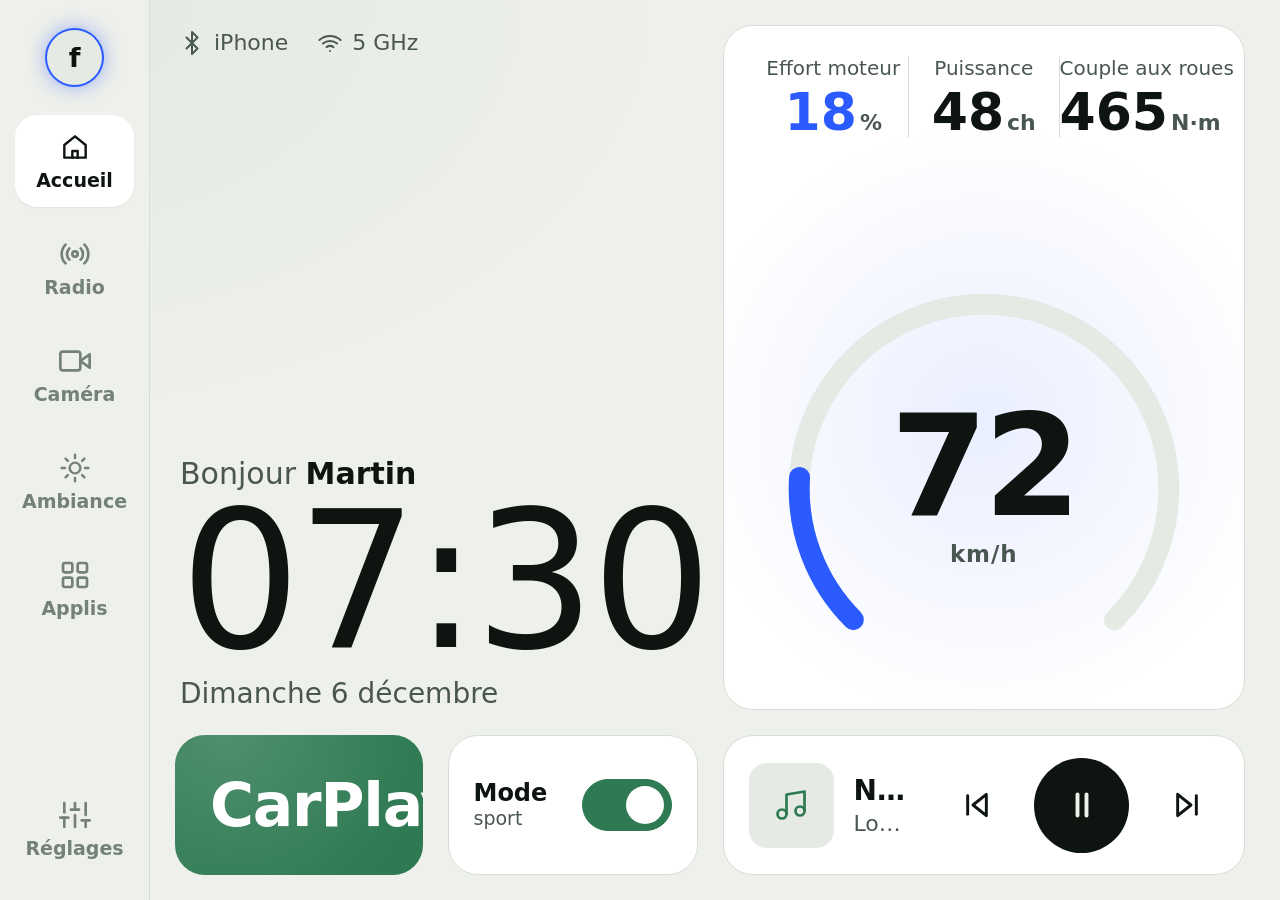
==== francleint/src/main/assets/www/home/index.html @ 96f6986f "Accueil v2 : infos (effort, puissance, couple) en haut, compteur centré" ====
<!doctype html>
<html lang="fr">
<head>
<meta charset="utf-8">
<meta name="viewport" content="width=device-width, initial-scale=1">
<title>francleint</title>
<style>
/* Base : maquette 1280×720, 1rem = 16 px à 720 px de haut */
@font-face { font-family: "Inst"; src: url("../fonts/InstrumentSans.ttf") format("truetype"); font-weight: 400 700; font-stretch: 75% 100%; }
:root {
  /* NUIT (défaut) — mêmes jetons que l'écran Ambiance */
  --bg: #040706; --surface: #0A0F0C; --surface-2: #111813; --line: #18211B;
  --ink: #C3CDC6; --ink-2: #7D8A82; --ink-3: #56625A; --accent: #2F6E4C; --accent-hi: #6FA787;
  --live: #3F8F63; --glow: rgba(63,143,99,.10);
  --ease: cubic-bezier(.22,1,.36,1);
}
body.jour {
  /* JOUR */
  --bg: #EEF0EB; --surface: #FFFFFF; --surface-2: #E6EAE5; --line: #D8DED7;
  --ink: #0E1511; --ink-2: #4A5750; --ink-3: #74817A; --accent: #2E7A52; --accent-hi: #2E7A52; --glow: rgba(46,122,82,.06);
}
* { box-sizing: border-box; margin: 0; padding: 0; -webkit-tap-highlight-color: transparent; }
html { font-size: calc(100vh / 45); }
html, body { height: 100%; overflow: hidden; }
body { background: var(--bg); color: var(--ink); font-family: "Inst", system-ui, sans-serif; user-select: none; transition: background 900ms var(--ease), color 900ms var(--ease); }
button { font: inherit; color: inherit; border: 0; background: none; cursor: pointer; transition: transform 180ms var(--ease); }
button:active { transform: scale(.97); }
svg { display: block; }

.page { position: absolute; top: 0; right: 0; bottom: 0; left: 0; padding: 1.5rem 1.75rem 1.75rem; display: none;
  background-image: radial-gradient(56rem 32rem at 12% 0%, var(--glow), transparent 70%); }
.page.on { display: grid; }

/* ACCUEIL — Hallmark · macrostructure: Cockpit (rail + horloge + CarPlay + conduite) · même système que l'écran Ambiance */
#home { padding: 0; display: none; background-image: none; }
#home.on { display: block; }
#home .rail { position: absolute; left: 0; top: 0; bottom: 0; width: 7.5rem; z-index: 5; background: var(--bg);
  transition: transform 420ms cubic-bezier(.22,1,.36,1), opacity 420ms cubic-bezier(.22,1,.36,1); }
#home .dash { position: absolute; top: 0; right: 0; bottom: 0; left: 0; padding-left: 8.75rem; transition: padding-left 420ms cubic-bezier(.22,1,.36,1); }
body.full #home .rail { transform: translateX(-100%); opacity: 0; pointer-events: none; }
body.full #home .dash { padding-left: 1.75rem; }
.rail { display: flex; flex-direction: column;  padding: 1.25rem .75rem; border-right: 1px solid var(--line); }
.mark { height: 3.25rem; display: flex; align-items: center; justify-content: center; margin-bottom: .5rem; }
.mark span { width: 2.75rem; height: 2.75rem; border-radius: 50%; display: flex; align-items: center; justify-content: center; font-weight: 700; font-size: 1.35rem; background: var(--surface-2); color: var(--ink);
  box-shadow: 0 0 0 2px var(--live), 0 0 1.25rem -.25rem var(--live); transition: box-shadow 700ms var(--ease); }
.tab { height: 4.6rem; border-radius: 1.1rem; display: flex; flex-direction: column; align-items: center; justify-content: center;  color: var(--ink-3); font-size: .95rem; font-weight: 600; }
.tab svg { width: 1.6rem; height: 1.6rem; stroke: currentColor; }
.tab.on { background: var(--surface-2); color: var(--ink); }
.tab:active { background: var(--surface-2); }
body.jour .tab.on { background: var(--surface); box-shadow: 0 1px 2px rgba(14,21,17,.06); }

/* Cockpit v2 · conducteur à gauche (heure, CarPlay, mode sport) · passager à droite (instruments, musique) */
.dash { min-width: 0; min-height: 0; padding: 1.25rem 1.75rem 1.25rem 1.25rem; display: grid; grid-template-columns: minmax(0,1fr) minmax(0,1fr); grid-template-rows: minmax(0,1fr) 7rem; grid-gap: 1.25rem; gap: 1.25rem;
  background-image: radial-gradient(48rem 30rem at 0% 0%, var(--glow), transparent 70%); }
.clockbox { display: flex; flex-direction: column; justify-content: space-between; min-width: 0; padding: .25rem .25rem 0; }
.status { display: flex; align-items: center;  font-size: 1.1rem; font-weight: 500; color: var(--ink-2); }
.status span { display: flex; align-items: center;  }
.status svg { width: 1.2rem; height: 1.2rem; stroke: var(--ink-2); }
.hello { font-size: 1.5rem; font-weight: 500; color: var(--ink-2); }
.hello b { color: var(--ink); font-weight: 600; }
.clock { margin-top: .25rem; font-size: 9.5rem; font-weight: 500; font-stretch: 75%; letter-spacing: -.02em; line-height: .9; font-variant-numeric: tabular-nums; }
.date { margin-top: .5rem; font-size: 1.4rem; font-weight: 500; color: var(--ink-2); }

/* Instruments (passager) : jauge d'effort en arc, vitesse au centre */
.gauge { position: relative; overflow: hidden; border-radius: 1.5rem; background: var(--surface); border: 1px solid var(--line); display: flex; flex-direction: column; align-items: center; justify-content: space-between; padding: 1.5rem 1.75rem 1.25rem; min-height: 0; }
.gauge::before { content: ""; position: absolute; left: 50%; top: 58%; width: 30rem; height: 30rem; margin: -15rem 0 0 -15rem; border-radius: 50%;
  background: radial-gradient(closest-side, var(--live), transparent 100%); opacity: var(--gop, .10); transition: opacity 500ms var(--ease), background 500ms var(--ease); pointer-events: none; }
.ring { position: relative; width: 21rem; height: 21rem; flex: none; margin-bottom: -.75rem; }
.ring svg { position: absolute; left: 0; top: 0; width: 100%; height: 100%; }
.ring .trk { fill: none; stroke: var(--surface-2); stroke-width: 10; stroke-linecap: round; }
.ring .val { fill: none; stroke: var(--live); stroke-width: 10; stroke-linecap: round; transition: stroke-dasharray 300ms var(--ease), stroke 500ms var(--ease); }
.ring .tick { stroke: var(--line); stroke-width: 2; }
.ring .mid { position: absolute; left: 0; right: 0; top: 50%; margin-top: -4.6rem; text-align: center; }
.ring .spd { display: block; font-size: 7rem; font-weight: 600; font-stretch: 75%; letter-spacing: -.03em; line-height: 1; font-variant-numeric: tabular-nums; }
.ring .unit { display: block; margin-top: .2rem; font-size: 1.15rem; font-weight: 600; color: var(--ink-2); letter-spacing: .04em; }
.stats { position: relative; width: 100%; display: flex; }
.stats div { flex: 1; min-width: 0; text-align: center; }
.stats div + div { border-left: 1px solid var(--line); }
.stats span { display: block; font-size: 1rem; font-weight: 500; color: var(--ink-2); white-space: nowrap; }
.stats b { display: block; margin-top: .3rem; font-size: 2.6rem; font-weight: 600; font-stretch: 75%; line-height: 1; font-variant-numeric: tabular-nums; white-space: nowrap; }
.stats b small { font-size: 1.1rem; font-weight: 600; color: var(--ink-2); margin-left: .15rem; }
.stats .eff b { color: var(--live); transition: color 500ms var(--ease); }

/* Bas gauche (conducteur) : CarPlay compact + mode sport */
.dock { display: flex; min-width: 0; }
.dock > * + * { margin-left: 1.25rem; }
.carplay { flex: 1; min-width: 0; position: relative; overflow: hidden; border-radius: 1.5rem; background: var(--accent); color: #fff; padding: 0 1rem 0 1.75rem; display: flex; align-items: center; justify-content: space-between; text-align: left; }
.carplay::before { content: ""; position: absolute; right: -10%; top: -160%; width: 22rem; height: 22rem; border-radius: 50%; background: radial-gradient(circle, rgba(255,255,255,.16), transparent 65%); pointer-events: none; }
.cp-title { position: relative; font-size: 3rem; font-weight: 600; font-stretch: 85%; letter-spacing: -.02em; line-height: 1; }
.arrow { position: relative; width: 4.5rem; height: 4.5rem; border-radius: 50%; background: #fff; display: flex; align-items: center; justify-content: center; flex: none; }
.arrow svg { width: 1.8rem; height: 1.8rem; stroke: var(--accent); }
.sport { flex: none; width: 12.5rem; border-radius: 1.5rem; background: var(--surface); border: 1px solid var(--line); padding: 0 1.25rem; display: flex; align-items: center; justify-content: space-between; text-align: left; }
.sport b { font-size: 1.2rem; font-weight: 600; line-height: 1.15; }
.sport b small { display: block; font-size: .95rem; font-weight: 500; color: var(--ink-2); }
.sw2 { flex: none; width: 4.5rem; height: 2.6rem; border-radius: 999px; background: var(--surface-2); border: 1px solid var(--line); position: relative; transition: background 240ms var(--ease); }
.sw2::after { content: ""; position: absolute; top: .3rem; left: .3rem; width: 1.9rem; height: 1.9rem; border-radius: 50%; background: var(--ink-2); transition: transform 240ms var(--ease), background 240ms var(--ease); }
.sport.on .sw2 { background: var(--accent); border-color: var(--accent); }
.sport.on .sw2::after { transform: translateX(1.85rem); background: #fff; }

/* Musique (passager) */
.now { border-radius: 1.5rem; background: var(--surface); border: 1px solid var(--line); padding: 0 1rem 0 1.25rem; display: flex; align-items: center;  min-width: 0; }
.art { width: 4.25rem; height: 4.25rem; border-radius: .9rem; background: var(--surface-2); display: flex; align-items: center; justify-content: center; flex: none; }
.art svg { width: 1.8rem; height: 1.8rem; stroke: var(--accent-hi); }
.track { flex: 1; min-width: 0; }
.track b { display: block; font-size: 1.4rem; font-weight: 600; white-space: nowrap; overflow: hidden; text-overflow: ellipsis; }
.track span { display: block; margin-top: .2rem; font-size: 1.1rem; font-weight: 500; color: var(--ink-2); white-space: nowrap; overflow: hidden; text-overflow: ellipsis; }
.ctl { width: 3.75rem; height: 3.75rem; border-radius: 50%; display: flex; align-items: center; justify-content: center; flex: none; }
.ctl svg { width: 1.6rem; height: 1.6rem; stroke: var(--ink); }
.play { width: 4.75rem; height: 4.75rem; background: var(--ink); }
.play svg { stroke: var(--bg); width: 1.8rem; height: 1.8rem; }

/* PAGES INTERNES */
.sub { grid-template-rows: 2.75rem minmax(0,1fr); grid-gap: 1.25rem; gap: 1.25rem; }
.sub header { display: flex; align-items: center; justify-content: space-between; }
.sub header button { height: 2.75rem; padding: 0 1.1rem; border-radius: 999px; border: 1px solid var(--line); font-size: 1.15rem; font-weight: 600; color: var(--ink-2); }
.sub h1 { font-size: 1.75rem; font-weight: 600; }
.grid { overflow-y: auto; display: grid; grid-template-columns: repeat(6, minmax(0,1fr)); grid-gap: 1rem; gap: 1rem; align-content: start; }
.app { height: 9rem; border-radius: 1.25rem; background: var(--surface); border: 1px solid var(--line); display: flex; flex-direction: column; align-items: center; justify-content: center;  padding: 0 .5rem; }
.app img { width: 3.5rem; height: 3.5rem; border-radius: .875rem; }
.app span { font-size: 1.05rem; font-weight: 600; text-align: center; white-space: nowrap; overflow: hidden; text-overflow: ellipsis; max-width: 100%; }
.list { overflow-y: auto; display: grid; grid-template-columns: repeat(2, minmax(0,1fr)); grid-gap: 1rem; gap: 1rem; align-content: start; }
.item { min-height: 5.5rem; border-radius: 1.25rem; background: var(--surface); border: 1px solid var(--line); padding: 0 1.5rem; display: flex; align-items: center; justify-content: space-between;  text-align: left; }
.item b { display: block; font-size: 1.3rem; font-weight: 600; }
.item span { display: block; margin-top: .2rem; font-size: 1.05rem; color: var(--ink-2); }
.item svg { width: 1.5rem; height: 1.5rem; stroke: var(--ink-2); flex: none; }
.pill { height: 2.6rem; padding: 0 1.1rem; border-radius: 999px; background: var(--accent); color: #fff; font-size: 1.05rem; font-weight: 600; display: inline-flex; align-items: center; flex: none; }
.toggle { width: 3.5rem; height: 2rem; border-radius: 999px; background: var(--surface-2); position: relative; flex: none; transition: background 200ms var(--ease); }
.toggle i { position: absolute; top: .25rem; left: .25rem; width: 1.5rem; height: 1.5rem; border-radius: 50%; background: var(--ink-2); transition: transform 200ms var(--ease), background 200ms var(--ease); }
.toggle.on { background: var(--accent); }
.toggle.on i { transform: translateX(1.5rem); background: #fff; }
@media (prefers-reduced-motion: reduce) { * { transition-duration: 1ms !important; } }

/* ───── Bienvenue v3 : « Bonsoir Martin » qui se révèle comme une mise au point (flou → net, interlettrage qui se resserre),
   un reflet de lumière passe sur le prénom, une lueur douce monte du bas. 3,4 s. ───── */
#welcomeFx { position: fixed; top: 0; right: 0; bottom: 0; left: 0; z-index: 100; background: #030504; display: none; align-items: center; justify-content: center; overflow: hidden; }
#welcomeFx.on { display: flex; animation: hl-out 600ms cubic-bezier(.65,0,.35,1) 2850ms forwards; }
#welcomeFx .hl-glow { position: absolute; left: 50%; bottom: -38rem; width: 80rem; height: 56rem; margin-left: -40rem; border-radius: 50%;
  background: radial-gradient(closest-side, rgba(79,191,133,.42), rgba(79,191,133,.10) 55%, transparent 100%); opacity: 0; transform: translateY(6rem) scale(.85); }
#welcomeFx.on .hl-glow { animation: hl-glow 2600ms cubic-bezier(.22,1,.36,1) 80ms forwards; }
#welcomeFx .hl-stage { position: relative; }
#welcomeFx .hl-word { font-size: 8.5rem; font-weight: 600; font-stretch: 75%; line-height: 1; white-space: nowrap; color: #EDF2EE;
  letter-spacing: .14em; opacity: 0; filter: blur(16px); transform: translateY(.8rem); }
#welcomeFx.on .hl-word { animation: hl-focus 1400ms cubic-bezier(.16,1,.3,1) 220ms forwards; }
#welcomeFx .hl-word .g { color: #87958D; font-weight: 500; }
#welcomeFx .hl-word .n { background: linear-gradient(100deg, #EDF2EE 0%, #EDF2EE 40%, #FFFFFF 48%, #BFF0D4 50%, #FFFFFF 52%, #EDF2EE 60%, #EDF2EE 100%);
  background-size: 300% 100%; background-position: 100% 0; -webkit-background-clip: text; background-clip: text; color: transparent; }
#welcomeFx.on .hl-word .n { animation: hl-sheen 1300ms cubic-bezier(.65,0,.35,1) 1250ms forwards; }
#welcomeFx .hl-brand { position: absolute; left: 0; right: 0; bottom: 2.5rem; text-align: center; font-size: 1.1rem; font-weight: 600; letter-spacing: .04em; color: #4F5B53; opacity: 0; }
#welcomeFx.on .hl-brand { animation: hl-fade 900ms ease-out 1400ms forwards; }
@keyframes hl-focus { to { opacity: 1; filter: blur(0); letter-spacing: -.02em; transform: translateY(0); } }
@keyframes hl-sheen { to { background-position: 0% 0; } }
@keyframes hl-glow { 45% { opacity: 1; } to { opacity: .75; transform: translateY(0) scale(1); } }
@keyframes hl-fade { to { opacity: 1; } }
@keyframes hl-out { to { opacity: 0; visibility: hidden; } }
@media (prefers-reduced-motion: reduce) {
  #welcomeFx.on .hl-word, #welcomeFx.on .hl-word .n, #welcomeFx.on .hl-glow, #welcomeFx.on .hl-brand { animation-duration: 1ms; animation-delay: 0ms; }
}

.item .pill { margin-top: 0; color: #fff; font-size: 1.05rem; }
.item .pstate { flex: none; margin-top: 0; height: 2.6rem; padding: 0 1.1rem; border-radius: 999px; font-size: 1.05rem; font-weight: 600; display: flex; align-items: center; background: var(--accent); color: #fff; }
.item .pstate.ok { background: none; color: var(--accent-hi); padding: 0 .25rem; }

/* Pas de cadre orange au toucher / au focus */
*:focus { outline: none !important; }
button:focus { outline: none !important; }

/* Compat WebView Android 9 : remplace le « gap » des flex (non supporté) */
.rail > * + * { margin-top: .75rem; }
.rail > :only-child { margin-bottom: .75rem; }
.tab > * + * { margin-top: .3rem; }
.tab > :only-child { margin-bottom: .3rem; }
.status > * + * { margin-left: 1.5rem; }
.status > :only-child { margin-right: 1.5rem; }
.status span > * + * { margin-left: .5rem; }
.status span > :only-child { margin-right: .5rem; }
.info span > * + * { margin-left: .45rem; }
.info span > :only-child { margin-right: .45rem; }
.info b > * + * { margin-left: .6rem; }
.info b > :only-child { margin-right: 0; }
.info b small { margin-left: .5rem; }
.now > * + * { margin-left: 1rem; }
.now > :only-child { margin-right: 1rem; }
.app > * + * { margin-top: .75rem; }
.app > :only-child { margin-bottom: .75rem; }
.item > * + * { margin-left: 1rem; }
.item > :only-child { margin-right: 1rem; }
</style>
</head>
<body>

<svg width="0" height="0" style="position:absolute" aria-hidden="true">
  <symbol id="i-bt" viewBox="0 0 24 24" fill="none" stroke-width="2" stroke-linecap="round" stroke-linejoin="round"><polyline points="6.5 6.5 17.5 17.5 12 23 12 1 17.5 6.5 6.5 17.5"/></symbol>
  <symbol id="i-wifi" viewBox="0 0 24 24" fill="none" stroke-width="2" stroke-linecap="round" stroke-linejoin="round"><path d="M5 12.55a11 11 0 0 1 14.08 0"/><path d="M1.42 9a16 16 0 0 1 21.16 0"/><path d="M8.53 16.11a6 6 0 0 1 6.95 0"/><line x1="12" y1="20" x2="12.01" y2="20"/></symbol>
  <symbol id="i-note" viewBox="0 0 24 24" fill="none" stroke-width="1.8" stroke-linecap="round" stroke-linejoin="round"><path d="M9 18V5l12-2v13"/><circle cx="6" cy="18" r="3"/><circle cx="18" cy="16" r="3"/></symbol>
  <symbol id="i-prev" viewBox="0 0 24 24" fill="none" stroke-width="2.2" stroke-linecap="round" stroke-linejoin="round"><polygon points="19 20 9 12 19 4 19 20"/><line x1="5" y1="19" x2="5" y2="5"/></symbol>
  <symbol id="i-next" viewBox="0 0 24 24" fill="none" stroke-width="2.2" stroke-linecap="round" stroke-linejoin="round"><polygon points="5 4 15 12 5 20 5 4"/><line x1="19" y1="5" x2="19" y2="19"/></symbol>
  <symbol id="i-pause" viewBox="0 0 24 24" fill="none" stroke-width="2.6" stroke-linecap="round" stroke-linejoin="round"><line x1="9" y1="5" x2="9" y2="19"/><line x1="15" y1="5" x2="15" y2="19"/></symbol>
  <symbol id="i-playtri" viewBox="0 0 24 24" fill="none" stroke-width="2.4" stroke-linecap="round" stroke-linejoin="round"><polygon points="8 4 20 12 8 20 8 4"/></symbol>
  <symbol id="i-screen" viewBox="0 0 24 24" fill="none" stroke-width="1.8" stroke-linecap="round" stroke-linejoin="round"><rect x="2" y="4" width="20" height="14" rx="3"/><line x1="8" y1="21" x2="16" y2="21"/><line x1="12" y1="18" x2="12" y2="21"/></symbol>
  <symbol id="i-arrow" viewBox="0 0 24 24" fill="none" stroke-width="2.4" stroke-linecap="round" stroke-linejoin="round"><line x1="5" y1="12" x2="19" y2="12"/><polyline points="12 5 19 12 12 19"/></symbol>
  <symbol id="i-radio" viewBox="0 0 24 24" fill="none" stroke-width="2" stroke-linecap="round" stroke-linejoin="round"><circle cx="12" cy="12" r="2"/><path d="M16.24 7.76a6 6 0 0 1 0 8.49"/><path d="M7.76 16.24a6 6 0 0 1 0-8.49"/><path d="M19.07 4.93a10 10 0 0 1 0 14.14"/><path d="M4.93 19.07a10 10 0 0 1 0-14.14"/></symbol>
  <symbol id="i-cam" viewBox="0 0 24 24" fill="none" stroke-width="2" stroke-linecap="round" stroke-linejoin="round"><path d="M23 7l-7 5 7 5V7z"/><rect x="1" y="5" width="15" height="14" rx="2"/></symbol>
  <symbol id="i-apps" viewBox="0 0 24 24" fill="none" stroke-width="2" stroke-linecap="round" stroke-linejoin="round"><rect x="3" y="3" width="7" height="7" rx="1.5"/><rect x="14" y="3" width="7" height="7" rx="1.5"/><rect x="3" y="14" width="7" height="7" rx="1.5"/><rect x="14" y="14" width="7" height="7" rx="1.5"/></symbol>
  <symbol id="i-gear" viewBox="0 0 24 24" fill="none" stroke-width="2" stroke-linecap="round" stroke-linejoin="round"><line x1="4" y1="21" x2="4" y2="14"/><line x1="4" y1="10" x2="4" y2="3"/><line x1="12" y1="21" x2="12" y2="12"/><line x1="12" y1="8" x2="12" y2="3"/><line x1="20" y1="21" x2="20" y2="16"/><line x1="20" y1="12" x2="20" y2="3"/><line x1="1" y1="14" x2="7" y2="14"/><line x1="9" y1="8" x2="15" y2="8"/><line x1="17" y1="16" x2="23" y2="16"/></symbol>
  <symbol id="i-chev" viewBox="0 0 24 24" fill="none" stroke-width="2" stroke-linecap="round" stroke-linejoin="round"><polyline points="9 18 15 12 9 6"/></symbol>
</svg>

<!-- ACCUEIL -->
<section class="page on" id="home">
  <nav class="rail" aria-label="Raccourcis">
    <div class="mark"><span>f</span></div>
    <button class="tab on" data-page="home"><svg viewBox="0 0 24 24" fill="none" stroke-width="1.8" stroke-linecap="round" stroke-linejoin="round"><path d="M4 10.5 12 4l8 6.5V20H4z"/><path d="M10 20v-5h4v5"/></svg>Accueil</button>
    <button class="tab" data-open="radio"><svg><use href="#i-radio"/></svg>Radio</button>
    <button class="tab" data-open="camera"><svg><use href="#i-cam"/></svg>Caméra</button>
    <button class="tab" data-open="ambiance"><svg viewBox="0 0 24 24" fill="none" stroke-width="1.8" stroke-linecap="round"><circle cx="12" cy="12" r="4"/><path d="M12 2v2.5M12 19.5V22M2 12h2.5M19.5 12H22M4.9 4.9l1.8 1.8M17.3 17.3l1.8 1.8M4.9 19.1l1.8-1.8M17.3 6.7l1.8-1.8"/></svg>Ambiance</button>
    <button class="tab" data-page="apps"><svg><use href="#i-apps"/></svg>Applis</button>
    <div style="flex:1"></div>
    <button class="tab" data-page="settings"><svg><use href="#i-gear"/></svg>Réglages</button>
  </nav>
  <div class="dash">
    <div class="clockbox">
      <div class="status">
        <span id="stPhone"><svg><use href="#i-bt"/></svg><em id="stPhoneTxt" style="font-style:normal">iPhone</em></span>
        <span id="stWifi"><svg><use href="#i-wifi"/></svg><em id="stWifiTxt" style="font-style:normal">—</em></span>
      </div>
      <div>
        <p class="hello" id="hello">Bonjour <b>Martin</b></p>
        <p class="clock" id="clock">--:--</p>
        <p class="date" id="date"></p>
      </div>
    </div>
    <section class="gauge" aria-label="Ta conduite">
      <div class="stats">
        <div class="eff"><span>Effort moteur</span><b id="dEff">—</b></div>
        <div><span>Puissance</span><b id="dHp">—</b></div>
        <div><span>Couple aux roues</span><b id="dNm">—</b></div>
      </div>
      <div class="ring">
        <svg viewBox="0 0 200 200" aria-hidden="true">
          <circle class="trk" cx="100" cy="100" r="88" stroke-dasharray="414.7 552.9" transform="rotate(135 100 100)"/>
          <circle class="val" id="dArc" cx="100" cy="100" r="88" stroke-dasharray="0 552.9" transform="rotate(135 100 100)"/>
        </svg>
        <div class="mid"><b class="spd" id="dSpeed">—</b><span class="unit">km/h</span></div>
      </div>
    </section>
    <div class="dock">
      <button class="carplay" data-open="carplay"><span class="cp-title">CarPlay</span><span class="arrow"><svg><use href="#i-arrow"/></svg></span></button>
      <button class="sport" id="sportSw" aria-label="Mode sport"><b>Mode<small>sport</small></b><span class="sw2"></span></button>
    </div>
    <section class="now" aria-label="Lecture en cours">
      <div class="art"><svg><use href="#i-note"/></svg></div>
      <div class="track"><b id="title">Rien en lecture</b><span id="artist">Lance CarPlay pour écouter</span></div>
      <button class="ctl" data-media="prev" aria-label="Morceau précédent"><svg><use href="#i-prev"/></svg></button>
      <button class="ctl play" data-media="play" aria-label="Lecture ou pause"><svg><use id="playIcon" href="#i-playtri"/></svg></button>
      <button class="ctl" data-media="next" aria-label="Morceau suivant"><svg><use href="#i-next"/></svg></button>
    </section>
  </div>
</section>

<!-- APPLIS -->
<section class="page sub" id="apps">
  <header><h1>Applis</h1><button data-page="home">Retour</button></header>
  <div class="grid" id="appGrid"></div>
</section>

<!-- AUTORISATIONS -->
<section class="page sub" id="perms">
  <header><h1>Autorisations</h1><button data-page="settings">Retour</button></header>
  <div class="list">
    <button class="item" data-open="p_install"><span><b>Installer les mises à jour</b><span>Autoriser francleint à installer ses nouvelles versions</span></span><span class="pstate" id="ps_p_install">…</span></button>
    <button class="item" data-open="media"><span><b>Afficher la musique</b><span>Lire le titre et l'artiste en cours</span></span><span class="pstate" id="ps_media">…</span></button>
    <button class="item" data-open="p_write"><span><b>Luminosité de l'écran</b><span>Régler la luminosité jour / nuit</span></span><span class="pstate" id="ps_p_write">…</span></button>
    <button class="item" data-open="p_overlay"><span><b>Filtre de nuit</b><span>Assombrir l'écran par-dessus les autres applis</span></span><span class="pstate" id="ps_p_overlay">…</span></button>
    <button class="item" data-open="p_location"><span><b>Position GPS</b><span>Vitesse et effort moteur</span></span><span class="pstate" id="ps_p_location">…</span></button>
    <button class="item" data-open="p_battery"><span><b>Toujours actif</b><span>Ne jamais être endormi par Android</span></span><span class="pstate" id="ps_p_battery">…</span></button>
    <button class="item" data-open="home"><span><b>Écran d'accueil</b><span>francleint comme écran principal</span></span><span class="pstate" id="ps_home">…</span></button>
  </div>
</section>

<!-- RÉGLAGES -->
<section class="page sub" id="settings">
  <header><h1>Réglages</h1><button data-page="home">Retour</button></header>
  <div class="list">
    <button class="item" data-page="perms"><span><b>Autorisations</b><span id="permsTxt">Tout activer au même endroit</span></span><svg><use href="#i-chev"/></svg></button>
    <button class="item" data-open="ambiance"><span><b>Ambiance</b><span>LED et luminosité de l'écran</span></span><svg><use href="#i-chev"/></svg></button>
    <button class="item" data-open="diag"><span><b>Check-up de l'écran</b><span>Diagnostic et rapport</span></span><svg><use href="#i-chev"/></svg></button>
    <button class="item" id="autoCp"><span><b>CarPlay au démarrage</b><span>S'ouvre tout seul quand tu démarres</span></span><span class="toggle" id="autoCpT"><i></i></span></button>
    <button class="item" data-open="media"><span><b>Afficher le morceau</b><span id="mediaTxt">Autoriser francleint à lire le titre</span></span><svg><use href="#i-chev"/></svg></button>
    <button class="item" data-open="lock"><span><b>Verrouillage de l'écran</b><span>Enlever ou changer le mot de passe</span></span><svg><use href="#i-chev"/></svg></button>
    <button class="item" data-open="wifi"><span><b>Wi-Fi</b><span>Choisis un réseau en 5 GHz pour CarPlay</span></span><svg><use href="#i-chev"/></svg></button>
    <button class="item" data-open="bluetooth"><span><b>Bluetooth</b><span>Appareils connectés</span></span><svg><use href="#i-chev"/></svg></button>
    <button class="item" data-open="home"><span><b>Écran d'accueil par défaut</b><span>Choisir francleint ou l'ancien</span></span><svg><use href="#i-chev"/></svg></button>
    <button class="item" data-open="stock"><span><b>Ancien écran d'origine</b><span>Radio, réglages voiture du fabricant</span></span><svg><use href="#i-chev"/></svg></button>
    <button class="item" id="upd"><span><b>Mises à jour</b><span id="updTxt">Vérifier</span></span><span class="pill" id="updBtn">Vérifier</span></button>
    <button class="item" data-open="android"><span><b>Réglages Android</b><span>Tous les paramètres</span></span><svg><use href="#i-chev"/></svg></button>
  </div>
</section>

<script>
(function () {
  var NATIVE = typeof window.Home !== 'undefined';
  var $ = function (id) { return document.getElementById(id); };
  var JOURS = ['Dimanche', 'Lundi', 'Mardi', 'Mercredi', 'Jeudi', 'Vendredi', 'Samedi'];
  var MOIS = ['janvier', 'février', 'mars', 'avril', 'mai', 'juin', 'juillet', 'août', 'septembre', 'octobre', 'novembre', 'décembre'];
  var current = 'home';

  function show(id) {
    current = id;
    if (id !== 'home') document.body.classList.remove('full'); else wake();
    [].forEach.call(document.querySelectorAll('.page'), function (p) { p.classList.toggle('on', p.id === id); });
    if (id === 'apps') loadApps();
    if (id === 'perms' || id === 'settings') refreshPerms();
  }
  var PERM_KEYS = ['p_install', 'media', 'p_write', 'p_overlay', 'p_location', 'p_battery', 'home'];
  function refreshPerms() {
    var p = {}; try { p = NATIVE ? JSON.parse(Home.perms()) : { p_install: true, media: true, p_write: false }; } catch (e) { }
    var n = 0;
    PERM_KEYS.forEach(function (k) {
      var el = $('ps_' + k), ok = !!p[k]; if (ok) n++;
      if (el) { el.textContent = ok ? 'Activé ✓' : 'Activer'; el.className = 'pstate' + (ok ? ' ok' : ''); }
    });
    $('permsTxt').textContent = n === PERM_KEYS.length ? 'Tout est activé ✓' : (PERM_KEYS.length - n) + ' à activer';
  }
  window.onBack = function () { if (current !== 'home') show('home'); };
  window.onHome = function () { if (current === 'perms' || current === 'settings') refreshPerms(); else show('home'); tick(); };

  function pad(n) { return n < 10 ? '0' + n : '' + n; }
  function tick() {
    var d = new Date(), h = d.getHours();
    $('clock').textContent = pad(h) + ':' + pad(d.getMinutes());
    $('date').textContent = JOURS[d.getDay()] + ' ' + d.getDate() + ' ' + MOIS[d.getMonth()];
    $('hello').innerHTML = (h >= 5 && h < 12 ? 'Bonjour' : h >= 12 && h < 18 ? 'Bon après-midi' : 'Bonsoir') + ' <b>Martin</b>';
  }

  // Lever / coucher du soleil (formules NOAA simplifiées, hors ligne)
  function sunTimes(lat, lon, d) {
    var start = new Date(d.getFullYear(), 0, 0), n = Math.floor((d - start) / 864e5);
    var g = 2 * Math.PI / 365 * (n - 1);
    var eq = 229.18 * (0.000075 + 0.001868 * Math.cos(g) - 0.032077 * Math.sin(g) - 0.014615 * Math.cos(2 * g) - 0.040849 * Math.sin(2 * g));
    var dec = 0.006918 - 0.399912 * Math.cos(g) + 0.070257 * Math.sin(g) - 0.006758 * Math.cos(2 * g) + 0.000907 * Math.sin(2 * g) - 0.002697 * Math.cos(3 * g) + 0.00148 * Math.sin(3 * g);
    var la = lat * Math.PI / 180;
    var ha = Math.acos(Math.cos(90.833 * Math.PI / 180) / (Math.cos(la) * Math.cos(dec)) - Math.tan(la) * Math.tan(dec)) * 180 / Math.PI;
    function at(min) { return new Date(Date.UTC(d.getFullYear(), d.getMonth(), d.getDate(), 0, 0) + min * 60000); }
    return { rise: at(720 - 4 * (lon + ha) - eq), set: at(720 - 4 * (lon - ha) - eq) };
  }

  // Barre de gauche : disparaît après 8 s sans toucher, un toucher la fait revenir (ce toucher ne déclenche rien d'autre)
  var idleT = null;
  function wake() { document.body.classList.remove('full'); clearTimeout(idleT); idleT = setTimeout(function () { if (current === 'home') document.body.classList.add('full'); }, 8000); }
  var swallow = false;
  document.addEventListener('pointerdown', function (e) {
    if (document.body.classList.contains('full') && current === 'home') { swallow = true; e.preventDefault(); }
    wake();
  }, true);
  document.addEventListener('click', function (e) { if (swallow) { swallow = false; e.stopPropagation(); e.preventDefault(); } }, true);
  wake();

  function status() {
    if (!NATIVE) { var q = location.search; return { weather: /night/.test(q) ? 'pluie' : 'dégagé', temp: /night/.test(q) ? 9 : 17, lat: 47.24, lon: 6.02, context: /night/.test(q) ? 'conduite' : 'jour', ambient: /night/.test(q) ? 4 : 60, phone: true, wifi: '5 GHz', mediaAllowed: true, title: 'Nuit blanche', artist: 'Lomepal', playing: true, autoCarplay: true, speed: 72, power: /night/.test(q) ? 62 : 18, sport: true, hp: 48, ledColor: /night/.test(q) ? '#9B2BFF' : '#2B5BFF' }; }
    try { return JSON.parse(Home.status()); } catch (e) { return {}; }
  }

  function refresh() {
    var s = status();
    var h = new Date().getHours();
    var jour = s.ambient >= 0 ? s.ambient >= 25 : (h >= 8 && h < 19);
    document.body.classList.toggle('jour', jour);
    if (s.ledColor) document.documentElement.style.setProperty('--live', s.ledColor);
    var on = s.sport !== false, pw = on ? (s.power || 0) : 0;
    $('dSpeed').textContent = s.speed >= 0 ? s.speed : '—';
    $('dEff').innerHTML = on ? pw + '<small>%</small>' : 'off';
    // Puissance estimée (ch) → force aux roues → couple aux roues (rendement 0,85 · roue 185/65 R15 ≈ 0,31 m)
    var v = (s.speed || 0) / 3.6, hp = on && s.hp > 0 ? s.hp : 0;
    var nm = hp > 0 && v > 2 ? Math.round(hp * 735.5 * 0.85 / v * 0.31) : 0;
    $('dHp').innerHTML = on ? hp + '<small>ch</small>' : '—';
    $('dNm').innerHTML = on ? nm + '<small>N·m</small>' : '—';
    $('dArc').setAttribute('stroke-dasharray', (414.7 * pw / 100).toFixed(1) + ' 552.9');
    document.querySelector('.gauge').style.setProperty('--gop', (0.06 + 0.22 * pw / 100).toFixed(2));
    $('sportSw').classList.toggle('on', on);
    $('stPhoneTxt').textContent = s.phone ? 'iPhone' : 'Pas de téléphone';
    $('stWifi').style.display = s.wifi ? 'flex' : 'none';
    $('stWifiTxt').textContent = s.wifi || '';
    if (s.title) {
      $('title').textContent = s.title;
      $('artist').textContent = s.artist || '';
    } else {
      $('title').textContent = 'Rien en lecture';
      $('artist').textContent = s.mediaAllowed ? 'Lance CarPlay pour écouter' : 'Réglages › Afficher le morceau';
    }
    $('playIcon').setAttribute('href', s.playing ? '#i-pause' : '#i-playtri');
    $('autoCpT').classList.toggle('on', !!s.autoCarplay);
    $('mediaTxt').textContent = s.mediaAllowed ? 'Autorisé ✓' : 'Autoriser francleint à lire le titre';
  }

  var appsLoaded = false;
  function loadApps() {
    if (appsLoaded) return;
    var list = [];
    try { list = NATIVE ? JSON.parse(Home.apps()) : []; } catch (e) { }
    var html = '';
    list.forEach(function (a) {
      html += '<button class="app" data-pkg="' + a.pkg + '">' + (a.icon ? '<img alt="" src="' + a.icon + '">' : '') + '<span>' + a.name.replace(/</g, '&lt;') + '</span></button>';
    });
    $('appGrid').innerHTML = html || '<p class="hello">Aucune appli trouvée</p>';
    appsLoaded = true;
  }

  document.addEventListener('click', function (e) {
    var t = e.target.closest('button'); if (!t) return;
    if (t.dataset.page) show(t.dataset.page);
    else if (t.dataset.open) { if (NATIVE) Home.open(t.dataset.open); }
    else if (t.dataset.media) { if (NATIVE) Home.media(t.dataset.media); setTimeout(refresh, 400); }
    else if (t.dataset.pkg) { if (NATIVE) Home.launch(t.dataset.pkg); }
    else if (t.id === 'upd') { if (NATIVE) { if ($('updBtn').textContent === 'Installer') Home.updateInstall(); else Home.updateCheck(); updStart(); } }
    else if (t.id === 'sportSw') { var sp = !t.classList.contains('on'); if (NATIVE) Home.setSport(sp); t.classList.toggle('on', sp); setTimeout(refresh, 300); }
    else if (t.id === 'autoCp') { var on = !$('autoCpT').classList.contains('on'); if (NATIVE) Home.setAutoCarplay(on); $('autoCpT').classList.toggle('on', on); }
  });

  var updTimer = null;
  function updRefresh() {
    if (!NATIVE) return;
    var u = {}; try { u = JSON.parse(Home.updateStatus()); } catch (e) { }
    var txt = u.state || ('Version 1.' + u.current);
    if (u.progress >= 0) txt = 'Téléchargement… ' + u.progress + ' %';
    $('updTxt').textContent = txt;
    $('updBtn').textContent = u.available ? 'Installer' : 'Vérifier';
  }
  function updStart() { clearInterval(updTimer); updTimer = setInterval(updRefresh, 700); setTimeout(function () { clearInterval(updTimer); }, 120000); }

  tick(); refresh(); updRefresh();
  setInterval(tick, 5000);
  setInterval(refresh, 2000);
  setInterval(function () { if (current === 'perms') refreshPerms(); }, 1500);
})();
</script>

<!-- Bienvenue -->
<div id="welcomeFx" aria-hidden="true">
  <div class="hl-glow"></div>
  <div class="hl-stage">
    <div class="hl-word" id="hlWord"></div>
  </div>
  <p class="hl-brand">francleint</p>
</div>
<script>
(function () {
  var NAME = 'Martin';
  function greet() {
    var h = new Date().getHours();
    return h >= 5 && h < 12 ? 'Bonjour' : h >= 12 && h < 18 ? 'Bon après-midi' : 'Bonsoir';
  }
  window.welcome = function () {
    var el = document.getElementById('welcomeFx');
    document.getElementById('hlWord').innerHTML = '<span class="g">' + greet() + '</span> <span class="n">' + NAME + '</span>';
    el.classList.remove('on'); void el.offsetWidth; el.classList.add('on');
    setTimeout(function () { el.classList.remove('on'); }, 3500);
  };
  if (/[?&]welcome=1/.test(location.search)) window.welcome();
})();
</script>
</body>
</html>
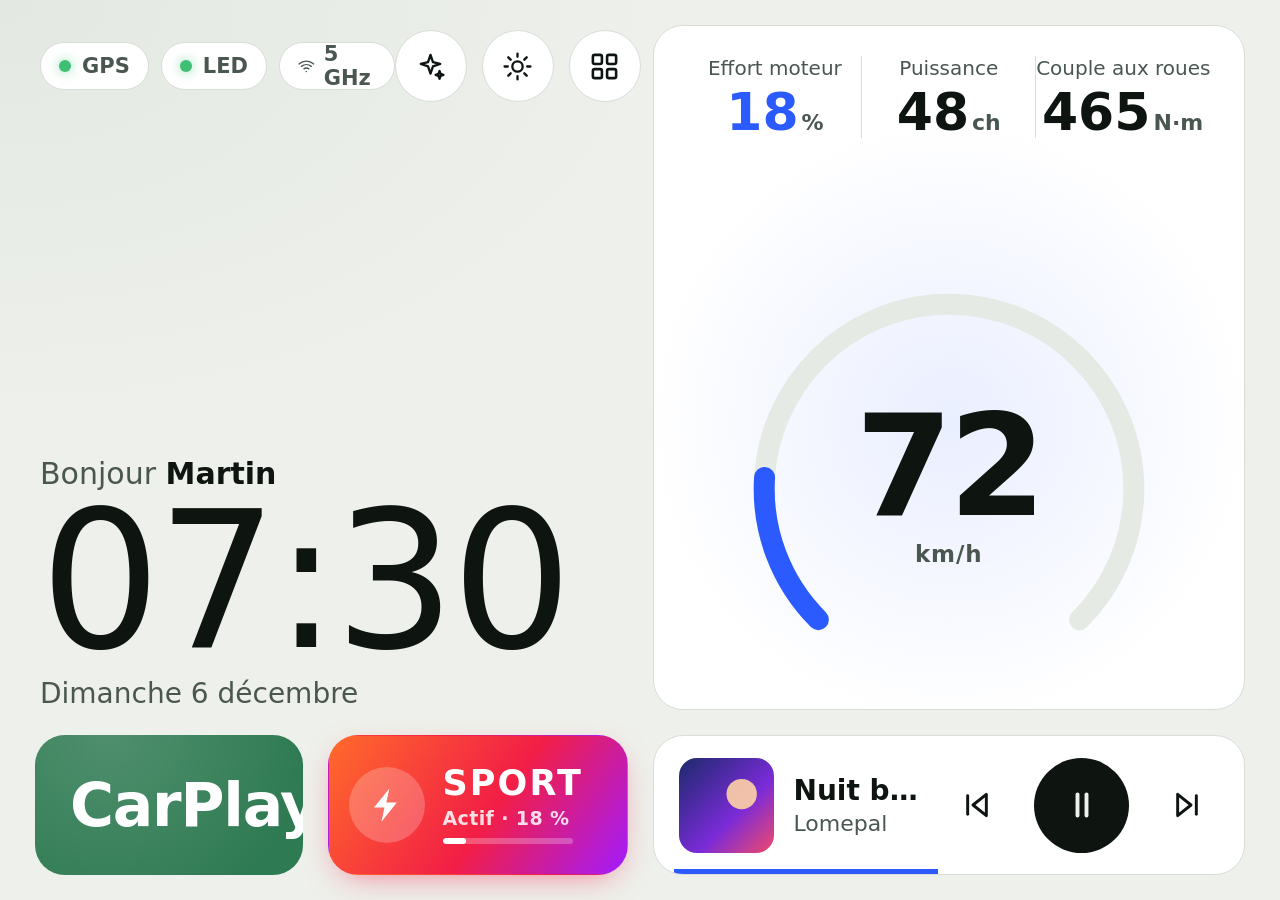
==== commit 934b0a3d: "Update index.html" ====
--- a/francleint/src/main/assets/www/home/index.html
+++ b/francleint/src/main/assets/www/home/index.html
@@ -31,31 +31,25 @@
   background-image: radial-gradient(56rem 32rem at 12% 0%, var(--glow), transparent 70%); }
 .page.on { display: grid; }
 
-/* ACCUEIL — Hallmark · macrostructure: Cockpit (rail + horloge + CarPlay + conduite) · même système que l'écran Ambiance */
+/* ACCUEIL — cockpit plein écran (plus de barre latérale) */
 #home { padding: 0; display: none; background-image: none; }
 #home.on { display: block; }
-#home .rail { position: absolute; left: 0; top: 0; bottom: 0; width: 7.5rem; z-index: 5; background: var(--bg);
-  transition: transform 420ms cubic-bezier(.22,1,.36,1), opacity 420ms cubic-bezier(.22,1,.36,1); }
-#home .dash { position: absolute; top: 0; right: 0; bottom: 0; left: 0; padding-left: 8.75rem; transition: padding-left 420ms cubic-bezier(.22,1,.36,1); }
-body.full #home .rail { transform: translateX(-100%); opacity: 0; pointer-events: none; }
-body.full #home .dash { padding-left: 1.75rem; }
-.rail { display: flex; flex-direction: column;  padding: 1.25rem .75rem; border-right: 1px solid var(--line); }
-.mark { height: 3.25rem; display: flex; align-items: center; justify-content: center; margin-bottom: .5rem; }
-.mark span { width: 2.75rem; height: 2.75rem; border-radius: 50%; display: flex; align-items: center; justify-content: center; font-weight: 700; font-size: 1.35rem; background: var(--surface-2); color: var(--ink);
-  box-shadow: 0 0 0 2px var(--live), 0 0 1.25rem -.25rem var(--live); transition: box-shadow 700ms var(--ease); }
-.tab { height: 4.6rem; border-radius: 1.1rem; display: flex; flex-direction: column; align-items: center; justify-content: center;  color: var(--ink-3); font-size: .95rem; font-weight: 600; }
-.tab svg { width: 1.6rem; height: 1.6rem; stroke: currentColor; }
-.tab.on { background: var(--surface-2); color: var(--ink); }
-.tab:active { background: var(--surface-2); }
-body.jour .tab.on { background: var(--surface); box-shadow: 0 1px 2px rgba(14,21,17,.06); }
+#home .dash { position: absolute; top: 0; right: 0; bottom: 0; left: 0; }
 
 /* Cockpit v2 · conducteur à gauche (heure, CarPlay, mode sport) · passager à droite (instruments, musique) */
-.dash { min-width: 0; min-height: 0; padding: 1.25rem 1.75rem 1.25rem 1.25rem; display: grid; grid-template-columns: minmax(0,1fr) minmax(0,1fr); grid-template-rows: minmax(0,1fr) 7rem; grid-gap: 1.25rem; gap: 1.25rem;
+.dash { min-width: 0; min-height: 0; padding: 1.25rem 1.75rem; display: grid; grid-template-columns: minmax(0,1fr) minmax(0,1fr); grid-template-rows: minmax(0,1fr) 7rem; grid-gap: 1.25rem; gap: 1.25rem;
   background-image: radial-gradient(48rem 30rem at 0% 0%, var(--glow), transparent 70%); }
-.clockbox { display: flex; flex-direction: column; justify-content: space-between; min-width: 0; padding: .25rem .25rem 0; }
-.status { display: flex; align-items: center;  font-size: 1.1rem; font-weight: 500; color: var(--ink-2); }
-.status span { display: flex; align-items: center;  }
-.status svg { width: 1.2rem; height: 1.2rem; stroke: var(--ink-2); }
+.clockbox { display: flex; flex-direction: column; min-width: 0; padding: .25rem .25rem 0; }
+.top { display: flex; align-items: center; justify-content: space-between; }
+.status { display: flex; align-items: center; font-size: 1.05rem; font-weight: 600; color: var(--ink-2); }
+.chip { display: flex; align-items: center; height: 2.4rem; padding: 0 .9rem; border-radius: 999px; background: var(--surface); border: 1px solid var(--line); }
+.chip i { width: .6rem; height: .6rem; border-radius: 50%; background: var(--ink-3); margin-right: .55rem; transition: background 400ms var(--ease); }
+.chip.ok i { background: #3FBF74; box-shadow: 0 0 .6rem rgba(63,191,116,.6); }
+.chip.ko i { background: #E0583A; }
+.chip svg { width: 1.1rem; height: 1.1rem; stroke: var(--ink-2); margin-right: .45rem; }
+.acts { display: flex; }
+.act { width: 3.6rem; height: 3.6rem; border-radius: 50%; background: var(--surface); border: 1px solid var(--line); display: flex; align-items: center; justify-content: center; }
+.act svg { width: 1.55rem; height: 1.55rem; stroke: var(--ink); }
 .hello { font-size: 1.5rem; font-weight: 500; color: var(--ink-2); }
 .hello b { color: var(--ink); font-weight: 600; }
 .clock { margin-top: .25rem; font-size: 9.5rem; font-weight: 500; font-stretch: 75%; letter-spacing: -.02em; line-height: .9; font-variant-numeric: tabular-nums; }
@@ -89,17 +83,38 @@
 .cp-title { position: relative; font-size: 3rem; font-weight: 600; font-stretch: 85%; letter-spacing: -.02em; line-height: 1; }
 .arrow { position: relative; width: 4.5rem; height: 4.5rem; border-radius: 50%; background: #fff; display: flex; align-items: center; justify-content: center; flex: none; }
 .arrow svg { width: 1.8rem; height: 1.8rem; stroke: var(--accent); }
-.sport { flex: none; width: 12.5rem; border-radius: 1.5rem; background: var(--surface); border: 1px solid var(--line); padding: 0 1.25rem; display: flex; align-items: center; justify-content: space-between; text-align: left; }
-.sport b { font-size: 1.2rem; font-weight: 600; line-height: 1.15; }
-.sport b small { display: block; font-size: .95rem; font-weight: 500; color: var(--ink-2); }
-.sw2 { flex: none; width: 4.5rem; height: 2.6rem; border-radius: 999px; background: var(--surface-2); border: 1px solid var(--line); position: relative; transition: background 240ms var(--ease); }
-.sw2::after { content: ""; position: absolute; top: .3rem; left: .3rem; width: 1.9rem; height: 1.9rem; border-radius: 50%; background: var(--ink-2); transition: transform 240ms var(--ease), background 240ms var(--ease); }
-.sport.on .sw2 { background: var(--accent); border-color: var(--accent); }
-.sport.on .sw2::after { transform: translateX(1.85rem); background: #fff; }
+/* Mode sport : la tuile qui donne envie d'appuyer. Éteint : éclair qui pulse + reflet qui passe. Allumé : braise rouge → violet qui respire. */
+.sport { --hot: #FF4B2B; flex: none; width: 15rem; position: relative; overflow: hidden; border-radius: 1.5rem; background: var(--surface);
+  border: 1px solid rgba(255,75,43,.55); padding: 0 1.25rem 0 1rem; display: flex; align-items: center; text-align: left; color: var(--ink);
+  transition: background 400ms var(--ease), border-color 400ms var(--ease), box-shadow 400ms var(--ease); }
+.sport::after { content: ""; position: absolute; top: 0; bottom: 0; left: -60%; width: 40%; pointer-events: none;
+  background: linear-gradient(100deg, transparent, rgba(255,255,255,.10), transparent); transform: skewX(-18deg); animation: sp-sheen 4.8s ease-in-out 1.2s infinite; }
+.sport .bolt { position: relative; flex: none; width: 3.8rem; height: 3.8rem; border-radius: 50%; display: flex; align-items: center; justify-content: center;
+  background: rgba(255,75,43,.14); margin-right: .9rem; }
+.sport .bolt::before { content: ""; position: absolute; top: 0; left: 0; right: 0; bottom: 0; border-radius: 50%; box-shadow: 0 0 0 0 rgba(255,75,43,.55); animation: sp-ping 2.4s cubic-bezier(.22,1,.36,1) infinite; }
+.sport .bolt svg { width: 1.9rem; height: 1.9rem; fill: var(--hot); stroke: none; }
+.sport b { display: block; font-size: 1.75rem; font-weight: 700; font-stretch: 75%; letter-spacing: .06em; line-height: 1; }
+.sport small { display: block; margin-top: .3rem; font-size: .95rem; font-weight: 600; color: var(--hot); letter-spacing: .02em; }
+.sport .meter { display: none; position: relative; height: .3rem; margin-top: .45rem; border-radius: 999px; background: rgba(255,255,255,.25); overflow: hidden; width: 6.5rem; }
+.sport .meter i { position: absolute; left: 0; top: 0; bottom: 0; width: 0; background: #fff; border-radius: 999px; transition: width 300ms var(--ease); }
+.sport.on { border-color: transparent; color: #fff; background: linear-gradient(125deg, #FF6A2B 0%, #F21E46 55%, #A21BFF 100%);
+  box-shadow: 0 .6rem 2.2rem -.8rem rgba(242,30,70,.85); animation: sp-breathe 2.6s ease-in-out infinite; }
+.sport.on .bolt { background: rgba(255,255,255,.22); }
+.sport.on .bolt::before { animation: none; }
+.sport.on .bolt svg { fill: #fff; }
+.sport.on small { color: rgba(255,255,255,.85); }
+.sport.on .meter { display: block; }
+@keyframes sp-ping { 0% { box-shadow: 0 0 0 0 rgba(255,75,43,.55); } 70%, 100% { box-shadow: 0 0 0 1.1rem rgba(255,75,43,0); } }
+@keyframes sp-sheen { 0% { left: -60%; } 55%, 100% { left: 130%; } }
+@keyframes sp-breathe { 0%, 100% { box-shadow: 0 .6rem 2.2rem -.8rem rgba(242,30,70,.85); } 50% { box-shadow: 0 .6rem 2.8rem -.4rem rgba(162,27,255,.75); } }
+body.jour .sport.on { box-shadow: 0 .5rem 1.6rem -.6rem rgba(242,30,70,.6); }
 
 /* Musique (passager) */
-.now { border-radius: 1.5rem; background: var(--surface); border: 1px solid var(--line); padding: 0 1rem 0 1.25rem; display: flex; align-items: center;  min-width: 0; }
-.art { width: 4.25rem; height: 4.25rem; border-radius: .9rem; background: var(--surface-2); display: flex; align-items: center; justify-content: center; flex: none; }
+.now { position: relative; overflow: hidden; border-radius: 1.5rem; background: var(--surface); border: 1px solid var(--line); padding: 0 1rem 0 1.25rem; display: flex; align-items: center; min-width: 0; }
+.now .prog { position: absolute; left: 0; bottom: 0; height: .25rem; width: 0; background: var(--live); transition: width 2s linear, background 500ms var(--ease); }
+.art { position: relative; overflow: hidden; width: 4.75rem; height: 4.75rem; border-radius: .9rem; background: var(--surface-2); display: flex; align-items: center; justify-content: center; flex: none; }
+.art img { position: absolute; top: 0; left: 0; width: 100%; height: 100%; object-fit: cover; display: none; }
+.art.has img { display: block; }
 .art svg { width: 1.8rem; height: 1.8rem; stroke: var(--accent-hi); }
 .track { flex: 1; min-width: 0; }
 .track b { display: block; font-size: 1.4rem; font-weight: 600; white-space: nowrap; overflow: hidden; text-overflow: ellipsis; }
@@ -108,6 +123,29 @@
 .ctl svg { width: 1.6rem; height: 1.6rem; stroke: var(--ink); }
 .play { width: 4.75rem; height: 4.75rem; background: var(--ink); }
 .play svg { stroke: var(--bg); width: 1.8rem; height: 1.8rem; }
+
+
+/* Mode conduite : au-dessus de 30 km/h, l'accueil se simplifie */
+body.drive .acts, body.drive .hello, body.drive .date, body.drive #stWifi { display: none; }
+body.drive .stats div:not(.eff) { display: none; }
+body.drive .stats b { font-size: 3.4rem; }
+body.drive .ring { transform: scale(1.12); transform-origin: 50% 40%; }
+body.drive .clock { font-size: 8rem; }
+.ring { transition: transform 600ms var(--ease); }
+
+/* Mode Showroom : plein écran, couleurs synchronisées avec les LED, toucher pour quitter */
+#show { position: fixed; top: 0; right: 0; bottom: 0; left: 0; z-index: 90; background: #020303; display: none; align-items: center; justify-content: center; overflow: hidden; }
+#show.on { display: flex; }
+#show .blob { position: absolute; left: 50%; top: 50%; width: 70rem; height: 70rem; margin: -35rem 0 0 -35rem; border-radius: 50%;
+  background: radial-gradient(closest-side, rgba(255,40,40,.75), rgba(255,40,40,.18) 55%, transparent 100%); animation: sh-hue 9s linear infinite, sh-breathe 4.4s ease-in-out infinite; }
+#show .word { position: relative; text-align: center; color: #fff; }
+#show .word b { display: block; font-size: 9rem; font-weight: 700; font-stretch: 75%; letter-spacing: -.02em; line-height: 1; }
+#show .word span { display: block; margin-top: 1.2rem; font-size: 1.3rem; font-weight: 600; letter-spacing: .3em; color: rgba(255,255,255,.65); }
+#show .exit { position: absolute; bottom: 2rem; left: 0; right: 0; text-align: center; font-size: 1.05rem; font-weight: 600; color: rgba(255,255,255,.4); }
+@keyframes sh-hue { from { -webkit-filter: hue-rotate(0deg); filter: hue-rotate(0deg); } to { -webkit-filter: hue-rotate(360deg); filter: hue-rotate(360deg); } }
+@keyframes sh-breathe { 0%, 100% { opacity: .8; } 50% { opacity: 1; } }
+.toast { position: fixed; left: 50%; bottom: 9rem; z-index: 95; transform: translateX(-50%); padding: .9rem 1.4rem; border-radius: 999px; background: var(--ink); color: var(--bg); font-size: 1.1rem; font-weight: 600; opacity: 0; transition: opacity 300ms var(--ease); pointer-events: none; }
+.toast.on { opacity: 1; }
 
 /* PAGES INTERNES */
 .sub { grid-template-rows: 2.75rem minmax(0,1fr); grid-gap: 1.25rem; gap: 1.25rem; }
@@ -156,7 +194,7 @@
   #welcomeFx.on .hl-word, #welcomeFx.on .hl-word .n, #welcomeFx.on .hl-glow, #welcomeFx.on .hl-brand { animation-duration: 1ms; animation-delay: 0ms; }
 }
 
-.item .pill { margin-top: 0; color: #fff; font-size: 1.05rem; }
+.item .pill { display: flex; margin-top: 0; color: #fff; font-size: 1.05rem; }
 .item .pstate { flex: none; margin-top: 0; height: 2.6rem; padding: 0 1.1rem; border-radius: 999px; font-size: 1.05rem; font-weight: 600; display: flex; align-items: center; background: var(--accent); color: #fff; }
 .item .pstate.ok { background: none; color: var(--accent-hi); padding: 0 .25rem; }
 
@@ -165,25 +203,14 @@
 button:focus { outline: none !important; }
 
 /* Compat WebView Android 9 : remplace le « gap » des flex (non supporté) */
-.rail > * + * { margin-top: .75rem; }
-.rail > :only-child { margin-bottom: .75rem; }
-.tab > * + * { margin-top: .3rem; }
-.tab > :only-child { margin-bottom: .3rem; }
-.status > * + * { margin-left: 1.5rem; }
-.status > :only-child { margin-right: 1.5rem; }
-.status span > * + * { margin-left: .5rem; }
-.status span > :only-child { margin-right: .5rem; }
-.info span > * + * { margin-left: .45rem; }
-.info span > :only-child { margin-right: .45rem; }
-.info b > * + * { margin-left: .6rem; }
-.info b > :only-child { margin-right: 0; }
-.info b small { margin-left: .5rem; }
+.status > * + * { margin-left: .6rem; }
+.acts > * + * { margin-left: .75rem; }
 .now > * + * { margin-left: 1rem; }
 .now > :only-child { margin-right: 1rem; }
 .app > * + * { margin-top: .75rem; }
 .app > :only-child { margin-bottom: .75rem; }
 .item > * + * { margin-left: 1rem; }
-.item > :only-child { margin-right: 1rem; }
+.item .val { margin-top: 0; flex: none; font-size: 1.15rem; font-weight: 600; color: var(--accent-hi); }
 </style>
 </head>
 <body>
@@ -198,6 +225,9 @@
   <symbol id="i-playtri" viewBox="0 0 24 24" fill="none" stroke-width="2.4" stroke-linecap="round" stroke-linejoin="round"><polygon points="8 4 20 12 8 20 8 4"/></symbol>
   <symbol id="i-screen" viewBox="0 0 24 24" fill="none" stroke-width="1.8" stroke-linecap="round" stroke-linejoin="round"><rect x="2" y="4" width="20" height="14" rx="3"/><line x1="8" y1="21" x2="16" y2="21"/><line x1="12" y1="18" x2="12" y2="21"/></symbol>
   <symbol id="i-arrow" viewBox="0 0 24 24" fill="none" stroke-width="2.4" stroke-linecap="round" stroke-linejoin="round"><line x1="5" y1="12" x2="19" y2="12"/><polyline points="12 5 19 12 12 19"/></symbol>
+  <symbol id="i-bolt" viewBox="0 0 24 24"><path d="M13.5 1.5 3.8 13.6h6.6l-1.9 8.9 9.7-12.1h-6.6z"/></symbol>
+  <symbol id="i-sun" viewBox="0 0 24 24" fill="none" stroke-width="1.8" stroke-linecap="round"><circle cx="12" cy="12" r="4"/><path d="M12 2v2.5M12 19.5V22M2 12h2.5M19.5 12H22M4.9 4.9l1.8 1.8M17.3 17.3l1.8 1.8M4.9 19.1l1.8-1.8M17.3 6.7l1.8-1.8"/></symbol>
+  <symbol id="i-spark" viewBox="0 0 24 24" fill="none" stroke-width="1.8" stroke-linecap="round" stroke-linejoin="round"><path d="M12 3l1.9 5.6L19.5 10l-5.6 1.9L12 17.5l-1.9-5.6L4.5 10l5.6-1.4z"/><path d="M19 15.5l.8 2.2 2.2.8-2.2.8-.8 2.2-.8-2.2-2.2-.8 2.2-.8z"/></symbol>
   <symbol id="i-radio" viewBox="0 0 24 24" fill="none" stroke-width="2" stroke-linecap="round" stroke-linejoin="round"><circle cx="12" cy="12" r="2"/><path d="M16.24 7.76a6 6 0 0 1 0 8.49"/><path d="M7.76 16.24a6 6 0 0 1 0-8.49"/><path d="M19.07 4.93a10 10 0 0 1 0 14.14"/><path d="M4.93 19.07a10 10 0 0 1 0-14.14"/></symbol>
   <symbol id="i-cam" viewBox="0 0 24 24" fill="none" stroke-width="2" stroke-linecap="round" stroke-linejoin="round"><path d="M23 7l-7 5 7 5V7z"/><rect x="1" y="5" width="15" height="14" rx="2"/></symbol>
   <symbol id="i-apps" viewBox="0 0 24 24" fill="none" stroke-width="2" stroke-linecap="round" stroke-linejoin="round"><rect x="3" y="3" width="7" height="7" rx="1.5"/><rect x="14" y="3" width="7" height="7" rx="1.5"/><rect x="3" y="14" width="7" height="7" rx="1.5"/><rect x="14" y="14" width="7" height="7" rx="1.5"/></symbol>
@@ -207,23 +237,22 @@
 
 <!-- ACCUEIL -->
 <section class="page on" id="home">
-  <nav class="rail" aria-label="Raccourcis">
-    <div class="mark"><span>f</span></div>
-    <button class="tab on" data-page="home"><svg viewBox="0 0 24 24" fill="none" stroke-width="1.8" stroke-linecap="round" stroke-linejoin="round"><path d="M4 10.5 12 4l8 6.5V20H4z"/><path d="M10 20v-5h4v5"/></svg>Accueil</button>
-    <button class="tab" data-open="radio"><svg><use href="#i-radio"/></svg>Radio</button>
-    <button class="tab" data-open="camera"><svg><use href="#i-cam"/></svg>Caméra</button>
-    <button class="tab" data-open="ambiance"><svg viewBox="0 0 24 24" fill="none" stroke-width="1.8" stroke-linecap="round"><circle cx="12" cy="12" r="4"/><path d="M12 2v2.5M12 19.5V22M2 12h2.5M19.5 12H22M4.9 4.9l1.8 1.8M17.3 17.3l1.8 1.8M4.9 19.1l1.8-1.8M17.3 6.7l1.8-1.8"/></svg>Ambiance</button>
-    <button class="tab" data-page="apps"><svg><use href="#i-apps"/></svg>Applis</button>
-    <div style="flex:1"></div>
-    <button class="tab" data-page="settings"><svg><use href="#i-gear"/></svg>Réglages</button>
-  </nav>
   <div class="dash">
     <div class="clockbox">
-      <div class="status">
-        <span id="stPhone"><svg><use href="#i-bt"/></svg><em id="stPhoneTxt" style="font-style:normal">iPhone</em></span>
-        <span id="stWifi"><svg><use href="#i-wifi"/></svg><em id="stWifiTxt" style="font-style:normal">—</em></span>
+      <div class="top">
+        <div class="status">
+          <span class="chip" id="stGps"><i></i>GPS</span>
+          <span class="chip" id="stLed"><i></i>LED</span>
+          <span class="chip" id="stWifi"><svg><use href="#i-wifi"/></svg><em id="stWifiTxt" style="font-style:normal">—</em></span>
+        </div>
+        <div class="acts">
+          <button class="act" id="showBtn" aria-label="Mode Showroom"><svg><use href="#i-spark"/></svg></button>
+          <button class="act" data-open="ambiance" aria-label="Ambiance"><svg><use href="#i-sun"/></svg></button>
+          <button class="act" data-page="apps" aria-label="Applis"><svg><use href="#i-apps"/></svg></button>
+          <button class="act" data-page="settings" aria-label="Réglages"><svg><use href="#i-gear"/></svg></button>
+        </div>
       </div>
-      <div>
+      <div style="margin-top:auto">
         <p class="hello" id="hello">Bonjour <b>Martin</b></p>
         <p class="clock" id="clock">--:--</p>
         <p class="date" id="date"></p>
@@ -245,14 +274,15 @@
     </section>
     <div class="dock">
       <button class="carplay" data-open="carplay"><span class="cp-title">CarPlay</span><span class="arrow"><svg><use href="#i-arrow"/></svg></span></button>
-      <button class="sport" id="sportSw" aria-label="Mode sport"><b>Mode<small>sport</small></b><span class="sw2"></span></button>
+      <button class="sport" id="sportSw" aria-label="Mode sport"><span class="bolt"><svg><use href="#i-bolt"/></svg></span><span><b>SPORT</b><small id="sportTxt">Activer</small><span class="meter"><i id="sportMeter"></i></span></span></button>
     </div>
     <section class="now" aria-label="Lecture en cours">
-      <div class="art"><svg><use href="#i-note"/></svg></div>
+      <div class="art" id="art"><svg><use href="#i-note"/></svg><img id="artImg" alt=""></div>
       <div class="track"><b id="title">Rien en lecture</b><span id="artist">Lance CarPlay pour écouter</span></div>
       <button class="ctl" data-media="prev" aria-label="Morceau précédent"><svg><use href="#i-prev"/></svg></button>
       <button class="ctl play" data-media="play" aria-label="Lecture ou pause"><svg><use id="playIcon" href="#i-playtri"/></svg></button>
       <button class="ctl" data-media="next" aria-label="Morceau suivant"><svg><use href="#i-next"/></svg></button>
+      <span class="prog" id="prog"></span>
     </section>
   </div>
 </section>
@@ -283,19 +313,25 @@
   <div class="list">
     <button class="item" data-page="perms"><span><b>Autorisations</b><span id="permsTxt">Tout activer au même endroit</span></span><svg><use href="#i-chev"/></svg></button>
     <button class="item" data-open="ambiance"><span><b>Ambiance</b><span>LED et luminosité de l'écran</span></span><svg><use href="#i-chev"/></svg></button>
+    <button class="item" id="albumLed"><span><b>LED couleur de la pochette</b><span>Hors mode sport, les LED prennent la couleur du morceau</span></span><span class="toggle" id="albumLedT"><i></i></span></button>
+    <button class="item" id="albumUi"><span><b>Écran couleur de la pochette</b><span>Boutons et accents aux couleurs de l'album</span></span><span class="toggle" id="albumUiT"><i></i></span></button>
+    <button class="item" id="skyLed"><span><b>LED couleur du ciel</b><span>Doré au coucher du soleil, bleu à la tombée de la nuit</span></span><span class="toggle" id="skyLedT"><i></i></span></button>
+    <button class="item" id="driveMode"><span><b>Mode conduite</b><span>L'accueil se simplifie au-dessus de 30 km/h</span></span><span class="toggle" id="driveModeT"><i></i></span></button>
+    <button class="item" id="autoCp"><span><b>CarPlay au démarrage</b><span>S'ouvre tout seul quand tu démarres</span></span><span class="toggle" id="autoCpT"><i></i></span></button>
+    <button class="item" id="welcomeOn"><span><b>Animation de bienvenue</b><span>« Bonsoir Martin » au démarrage</span></span><span class="toggle" id="welcomeT"><i></i></span></button>
+    <button class="item" id="theme"><span><b>Thème</b><span>Auto suit la lumière dehors</span></span><span class="val" id="themeTxt">Auto</span></button>
+    <button class="item" id="nameBtn"><span><b>Ton prénom</b><span>Affiché à l'accueil</span></span><span class="val" id="nameTxt">Martin</span></button>
     <button class="item" data-open="diag"><span><b>Check-up de l'écran</b><span>Diagnostic et rapport</span></span><svg><use href="#i-chev"/></svg></button>
-    <button class="item" id="autoCp"><span><b>CarPlay au démarrage</b><span>S'ouvre tout seul quand tu démarres</span></span><span class="toggle" id="autoCpT"><i></i></span></button>
-    <button class="item" data-open="media"><span><b>Afficher le morceau</b><span id="mediaTxt">Autoriser francleint à lire le titre</span></span><svg><use href="#i-chev"/></svg></button>
-    <button class="item" data-open="lock"><span><b>Verrouillage de l'écran</b><span>Enlever ou changer le mot de passe</span></span><svg><use href="#i-chev"/></svg></button>
     <button class="item" data-open="wifi"><span><b>Wi-Fi</b><span>Choisis un réseau en 5 GHz pour CarPlay</span></span><svg><use href="#i-chev"/></svg></button>
     <button class="item" data-open="bluetooth"><span><b>Bluetooth</b><span>Appareils connectés</span></span><svg><use href="#i-chev"/></svg></button>
-    <button class="item" data-open="home"><span><b>Écran d'accueil par défaut</b><span>Choisir francleint ou l'ancien</span></span><svg><use href="#i-chev"/></svg></button>
-    <button class="item" data-open="stock"><span><b>Ancien écran d'origine</b><span>Radio, réglages voiture du fabricant</span></span><svg><use href="#i-chev"/></svg></button>
+    <button class="item" data-open="stock"><span><b>Écran d'origine</b><span>Réglages voiture du fabricant</span></span><svg><use href="#i-chev"/></svg></button>
     <button class="item" id="upd"><span><b>Mises à jour</b><span id="updTxt">Vérifier</span></span><span class="pill" id="updBtn">Vérifier</span></button>
     <button class="item" data-open="android"><span><b>Réglages Android</b><span>Tous les paramètres</span></span><svg><use href="#i-chev"/></svg></button>
   </div>
 </section>
 
+<div id="show" aria-hidden="true"><div class="blob" id="showBlob"></div><div class="word"><b id="showName">francleint</b><span>MODE SHOWROOM</span></div><p class="exit">Touche l'écran pour quitter</p></div>
+<p class="toast" id="toast"></p>
 <script>
 (function () {
   var NATIVE = typeof window.Home !== 'undefined';
@@ -306,7 +342,6 @@
 
   function show(id) {
     current = id;
-    if (id !== 'home') document.body.classList.remove('full'); else wake();
     [].forEach.call(document.querySelectorAll('.page'), function (p) { p.classList.toggle('on', p.id === id); });
     if (id === 'apps') loadApps();
     if (id === 'perms' || id === 'settings') refreshPerms();
@@ -329,7 +364,8 @@
     var d = new Date(), h = d.getHours();
     $('clock').textContent = pad(h) + ':' + pad(d.getMinutes());
     $('date').textContent = JOURS[d.getDay()] + ' ' + d.getDate() + ' ' + MOIS[d.getMonth()];
-    $('hello').innerHTML = (h >= 5 && h < 12 ? 'Bonjour' : h >= 12 && h < 18 ? 'Bon après-midi' : 'Bonsoir') + ' <b>Martin</b>';
+    var nm = (window.NAME === undefined ? 'Martin' : window.NAME).replace(/</g, '&lt;');
+    $('hello').innerHTML = (h >= 5 && h < 12 ? 'Bonjour' : h >= 12 && h < 18 ? 'Bon après-midi' : 'Bonsoir') + (nm ? ' <b>' + nm + '</b>' : '');
   }
 
   // Lever / coucher du soleil (formules NOAA simplifiées, hors ligne)
@@ -344,40 +380,68 @@
     return { rise: at(720 - 4 * (lon + ha) - eq), set: at(720 - 4 * (lon - ha) - eq) };
   }
 
-  // Barre de gauche : disparaît après 8 s sans toucher, un toucher la fait revenir (ce toucher ne déclenche rien d'autre)
-  var idleT = null;
-  function wake() { document.body.classList.remove('full'); clearTimeout(idleT); idleT = setTimeout(function () { if (current === 'home') document.body.classList.add('full'); }, 8000); }
-  var swallow = false;
-  document.addEventListener('pointerdown', function (e) {
-    if (document.body.classList.contains('full') && current === 'home') { swallow = true; e.preventDefault(); }
-    wake();
-  }, true);
-  document.addEventListener('click', function (e) { if (swallow) { swallow = false; e.stopPropagation(); e.preventDefault(); } }, true);
-  wake();
-
   function status() {
-    if (!NATIVE) { var q = location.search; return { weather: /night/.test(q) ? 'pluie' : 'dégagé', temp: /night/.test(q) ? 9 : 17, lat: 47.24, lon: 6.02, context: /night/.test(q) ? 'conduite' : 'jour', ambient: /night/.test(q) ? 4 : 60, phone: true, wifi: '5 GHz', mediaAllowed: true, title: 'Nuit blanche', artist: 'Lomepal', playing: true, autoCarplay: true, speed: 72, power: /night/.test(q) ? 62 : 18, sport: true, hp: 48, ledColor: /night/.test(q) ? '#9B2BFF' : '#2B5BFF' }; }
+    if (!NATIVE) { var q = location.search; return { weather: /night/.test(q) ? 'pluie' : 'dégagé', temp: /night/.test(q) ? 9 : 17, lat: 47.24, lon: 6.02, context: /night/.test(q) ? 'conduite' : 'jour', ambient: /night/.test(q) ? 4 : 60, phone: true, wifi: '5 GHz', gps: true, ledReady: !/night/.test(q), mediaAllowed: true, title: 'Nuit blanche', artist: 'Lomepal', playing: true, track: 'Nuit blanche|Lomepal', pos: 95000, dur: 212000, autoCarplay: true, name: 'Martin', welcomeOn: true, theme: 'auto', albumLed: true, albumUi: /album/.test(q), skyLed: true, driveMode: /drive/.test(q), price: '2.04', showroom: /show/.test(q), trip: /drive/.test(q) ? { now: { km: 4.2, min: 7, liters: 0.27 } } : { last: { km: 12.4, min: 19, maxKmh: 92, avgKmh: 48, maxEffort: 81, avgEffort: 14, liters: 0.71, l100: 5.7, endAt: Date.now() - 360000 } }, speed: /drive/.test(q) ? 88 : 72, power: /night/.test(q) ? 62 : 18, sport: !/off/.test(q), hp: 48, ledColor: /night/.test(q) ? '#9B2BFF' : '#2B5BFF' }; }
     try { return JSON.parse(Home.status()); } catch (e) { return {}; }
   }
 
+  var lastTrack = null, theme = 'auto', NAME = 'Martin', albumUi = false, price = 2.04, driveN = 0, tripClosed = 0;
+  function eur(l) { return (l * price).toFixed(2).replace('.', ','); }
+  function nf(v) { return ('' + v).replace('.', ','); }
+  var NOTES = [[8, 'zen', 'n1'], [16, 'fluide', 'n2'], [28, 'dynamique', 'n3'], [101, 'pilote', 'n4']];
+  // Écran couleur de la pochette : teinte dominante calculée sur l'image (canvas)
+  var albumRgb = null;
+  function albumColor() {
+    albumRgb = null;
+    var img = $('artImg'); if (!img.src || !img.naturalWidth) return;
+    try {
+      var c = document.createElement('canvas'); c.width = c.height = 24;
+      var x = c.getContext('2d'); x.drawImage(img, 0, 0, 24, 24);
+      var d = x.getImageData(0, 0, 24, 24).data, best = null, bs = 0;
+      for (var i = 0; i < d.length; i += 4) {
+        var r = d[i], g = d[i + 1], b = d[i + 2], mx = Math.max(r, g, b), mn = Math.min(r, g, b);
+        var sat = mx ? (mx - mn) / mx : 0, sc = sat * mx;
+        if (mx > 60 && sat > .3 && sc > bs) { bs = sc; best = [r, g, b]; }
+      }
+      if (best) { var k = 230 / Math.max(best[0], best[1], best[2]); albumRgb = best.map(function (v) { return Math.round(v * k); }); }
+    } catch (e) { }
+  }
+  function applyAlbumUi() {
+    var st = document.body.style;   // sur body : le thème jour y redéfinit les couleurs
+    if (albumUi && albumRgb) {
+      var c = 'rgb(' + albumRgb.join(',') + ')';
+      st.setProperty('--accent', 'rgb(' + albumRgb.map(function (v) { return Math.round(v * .62); }).join(',') + ')');
+      st.setProperty('--accent-hi', c);
+      st.setProperty('--glow', 'rgba(' + albumRgb.join(',') + ',.10)');
+    } else { st.removeProperty('--accent'); st.removeProperty('--accent-hi'); st.removeProperty('--glow'); }
+  }
+  function toast(m) { var t = $('toast'); t.textContent = m; t.classList.add('on'); clearTimeout(toast.t); toast.t = setTimeout(function () { t.classList.remove('on'); }, 2600); }
+  $('artImg').onload = function () { albumColor(); applyAlbumUi(); };
+  var THEMES = { auto: 'Auto', jour: 'Jour', nuit: 'Nuit' };
+  var MOCK_ART = 'data:image/svg+xml;utf8,' + encodeURIComponent('<svg xmlns="http://www.w3.org/2000/svg" width="100" height="100" viewBox="0 0 100 100"><defs><linearGradient id="g" x1="0" y1="0" x2="1" y2="1"><stop offset="0" stop-color="#1B2A6B"/><stop offset=".6" stop-color="#7A2BD8"/><stop offset="1" stop-color="#F2496A"/></linearGradient></defs><rect width="100" height="100" fill="url(#g)"/><circle cx="66" cy="38" r="16" fill="#FFD2A6" opacity=".9"/></svg>');
   function refresh() {
     var s = status();
     var h = new Date().getHours();
     var jour = s.ambient >= 0 ? s.ambient >= 25 : (h >= 8 && h < 19);
+    if (s.theme === 'jour') jour = true; else if (s.theme === 'nuit') jour = false;
     document.body.classList.toggle('jour', jour);
     if (s.ledColor) document.documentElement.style.setProperty('--live', s.ledColor);
     var on = s.sport !== false, pw = on ? (s.power || 0) : 0;
     $('dSpeed').textContent = s.speed >= 0 ? s.speed : '—';
-    $('dEff').innerHTML = on ? pw + '<small>%</small>' : 'off';
+    $('dEff').innerHTML = on ? pw + '<small>%</small>' : '—';
     // Puissance estimée (ch) → force aux roues → couple aux roues (rendement 0,85 · roue 185/65 R15 ≈ 0,31 m)
     var v = (s.speed || 0) / 3.6, hp = on && s.hp > 0 ? s.hp : 0;
     var nm = hp > 0 && v > 2 ? Math.round(hp * 735.5 * 0.85 / v * 0.31) : 0;
     $('dHp').innerHTML = on ? hp + '<small>ch</small>' : '—';
     $('dNm').innerHTML = on ? nm + '<small>N·m</small>' : '—';
     $('dArc').setAttribute('stroke-dasharray', (414.7 * pw / 100).toFixed(1) + ' 552.9');
+    $('dArc').style.opacity = pw >= 1 ? 1 : 0;
     document.querySelector('.gauge').style.setProperty('--gop', (0.06 + 0.22 * pw / 100).toFixed(2));
     $('sportSw').classList.toggle('on', on);
-    $('stPhoneTxt').textContent = s.phone ? 'iPhone' : 'Pas de téléphone';
+    $('sportTxt').textContent = on ? 'Actif · ' + pw + ' %' : 'Activer';
+    $('sportMeter').style.width = pw + '%';
+    $('stGps').className = 'chip ' + (s.gps ? 'ok' : 'ko');
+    $('stLed').className = 'chip ' + (s.ledReady ? 'ok' : 'ko');
     $('stWifi').style.display = s.wifi ? 'flex' : 'none';
     $('stWifiTxt').textContent = s.wifi || '';
     if (s.title) {
@@ -385,11 +449,38 @@
       $('artist').textContent = s.artist || '';
     } else {
       $('title').textContent = 'Rien en lecture';
-      $('artist').textContent = s.mediaAllowed ? 'Lance CarPlay pour écouter' : 'Réglages › Afficher le morceau';
+      $('artist').textContent = s.mediaAllowed ? 'Lance CarPlay pour écouter' : 'Réglages › Autorisations';
     }
+    // Pochette : rechargée seulement quand le morceau change
+    var tk = s.track || '';
+    if (tk !== lastTrack) {
+      lastTrack = tk;
+      var uri = '';
+      if (tk) { try { uri = NATIVE ? Home.art() : MOCK_ART; } catch (e) { } }
+      $('artImg').src = uri || '';
+      $('art').classList.toggle('has', !!uri);
+      if (!uri) { albumRgb = null; applyAlbumUi(); }
+    }
+    $('prog').style.width = s.dur > 0 ? (100 * s.pos / s.dur).toFixed(1) + '%' : '0';
     $('playIcon').setAttribute('href', s.playing ? '#i-pause' : '#i-playtri');
     $('autoCpT').classList.toggle('on', !!s.autoCarplay);
-    $('mediaTxt').textContent = s.mediaAllowed ? 'Autorisé ✓' : 'Autoriser francleint à lire le titre';
+    $('albumLedT').classList.toggle('on', !!s.albumLed);
+    $('albumUiT').classList.toggle('on', !!s.albumUi); albumUi = !!s.albumUi; applyAlbumUi();
+    $('skyLedT').classList.toggle('on', s.skyLed !== false);
+    $('driveModeT').classList.toggle('on', s.driveMode !== false);
+    price = parseFloat(s.price) || 2.04;
+    // Mode conduite : entre au-dessus de 30 km/h (2 mesures), sort sous 10 km/h (≈ 10 s)
+    var sp = s.speed > 0 ? s.speed : 0;
+    if (s.driveMode === false) driveN = 0;
+    else if (sp > 30) driveN = Math.min(driveN + 1, 2);
+    else if (sp < 10) driveN = driveN > 0 ? (driveN === 2 ? -4 : driveN + 1) : 0;
+    var drv = s.driveMode !== false && (driveN === 2 || driveN < 0);
+    document.body.classList.toggle('drive', drv);
+    if (!s.showroom && $('show').classList.contains('on')) $('show').classList.remove('on');
+    $('welcomeT').classList.toggle('on', s.welcomeOn !== false);
+    theme = s.theme || 'auto';
+    $('themeTxt').textContent = THEMES[theme] || 'Auto';
+    if (s.name !== undefined) { NAME = s.name || ''; window.NAME = NAME; $('nameTxt').textContent = NAME || '—'; }
   }
 
   var appsLoaded = false;
@@ -414,7 +505,17 @@
     else if (t.id === 'upd') { if (NATIVE) { if ($('updBtn').textContent === 'Installer') Home.updateInstall(); else Home.updateCheck(); updStart(); } }
     else if (t.id === 'sportSw') { var sp = !t.classList.contains('on'); if (NATIVE) Home.setSport(sp); t.classList.toggle('on', sp); setTimeout(refresh, 300); }
     else if (t.id === 'autoCp') { var on = !$('autoCpT').classList.contains('on'); if (NATIVE) Home.setAutoCarplay(on); $('autoCpT').classList.toggle('on', on); }
+    else if (t.id === 'albumUi') { albumUi = !$('albumUiT').classList.contains('on'); if (NATIVE) Home.setPref('albumUi', albumUi ? '1' : '0'); $('albumUiT').classList.toggle('on', albumUi); applyAlbumUi(); }
+    else if (t.id === 'skyLed') { var sk = !$('skyLedT').classList.contains('on'); if (NATIVE) Home.setPref('skyLed', sk ? '1' : '0'); $('skyLedT').classList.toggle('on', sk); }
+    else if (t.id === 'driveMode') { var dm = !$('driveModeT').classList.contains('on'); if (NATIVE) Home.setPref('driveMode', dm ? '1' : '0'); $('driveModeT').classList.toggle('on', dm); }
+    else if (t.id === 'showBtn') { var ok = NATIVE ? Home.showroom(true) : true; if (!ok) { toast('Arrête-toi pour lancer le Showroom'); } else { $('showBlob').style.animationDelay = (-(Date.now() % 9000)) + 'ms, 0ms'; $('showName').textContent = 'francleint'; $('show').classList.add('on'); } }
+    else if (t.id === 'albumLed') { var al = !$('albumLedT').classList.contains('on'); if (NATIVE) Home.setPref('albumLed', al ? '1' : '0'); $('albumLedT').classList.toggle('on', al); }
+    else if (t.id === 'welcomeOn') { var wo = !$('welcomeT').classList.contains('on'); if (NATIVE) Home.setPref('welcome', wo ? '1' : '0'); $('welcomeT').classList.toggle('on', wo); }
+    else if (t.id === 'theme') { theme = theme === 'auto' ? 'nuit' : theme === 'nuit' ? 'jour' : 'auto'; if (NATIVE) Home.setPref('theme', theme); $('themeTxt').textContent = THEMES[theme]; refresh(); }
+    else if (t.id === 'nameBtn') { var v = window.prompt('Ton prénom', NAME); if (v !== null) { v = v.trim().slice(0, 20); if (NATIVE) Home.setPref('name', v); NAME = v; window.NAME = v; $('nameTxt').textContent = v || '—'; tick(); } }
   });
+
+  $('show').addEventListener('click', function () { if (NATIVE) Home.showroom(false); $('show').classList.remove('on'); });
 
   var updTimer = null;
   function updRefresh() {
@@ -444,14 +545,14 @@
 </div>
 <script>
 (function () {
-  var NAME = 'Martin';
   function greet() {
     var h = new Date().getHours();
     return h >= 5 && h < 12 ? 'Bonjour' : h >= 12 && h < 18 ? 'Bon après-midi' : 'Bonsoir';
   }
   window.welcome = function () {
     var el = document.getElementById('welcomeFx');
-    document.getElementById('hlWord').innerHTML = '<span class="g">' + greet() + '</span> <span class="n">' + NAME + '</span>';
+    var nm = (window.NAME === undefined ? 'Martin' : window.NAME).replace(/</g, '&lt;');
+    document.getElementById('hlWord').innerHTML = '<span class="g">' + greet() + '</span>' + (nm ? ' <span class="n">' + nm + '</span>' : '');
     el.classList.remove('on'); void el.offsetWidth; el.classList.add('on');
     setTimeout(function () { el.classList.remove('on'); }, 3500);
   };
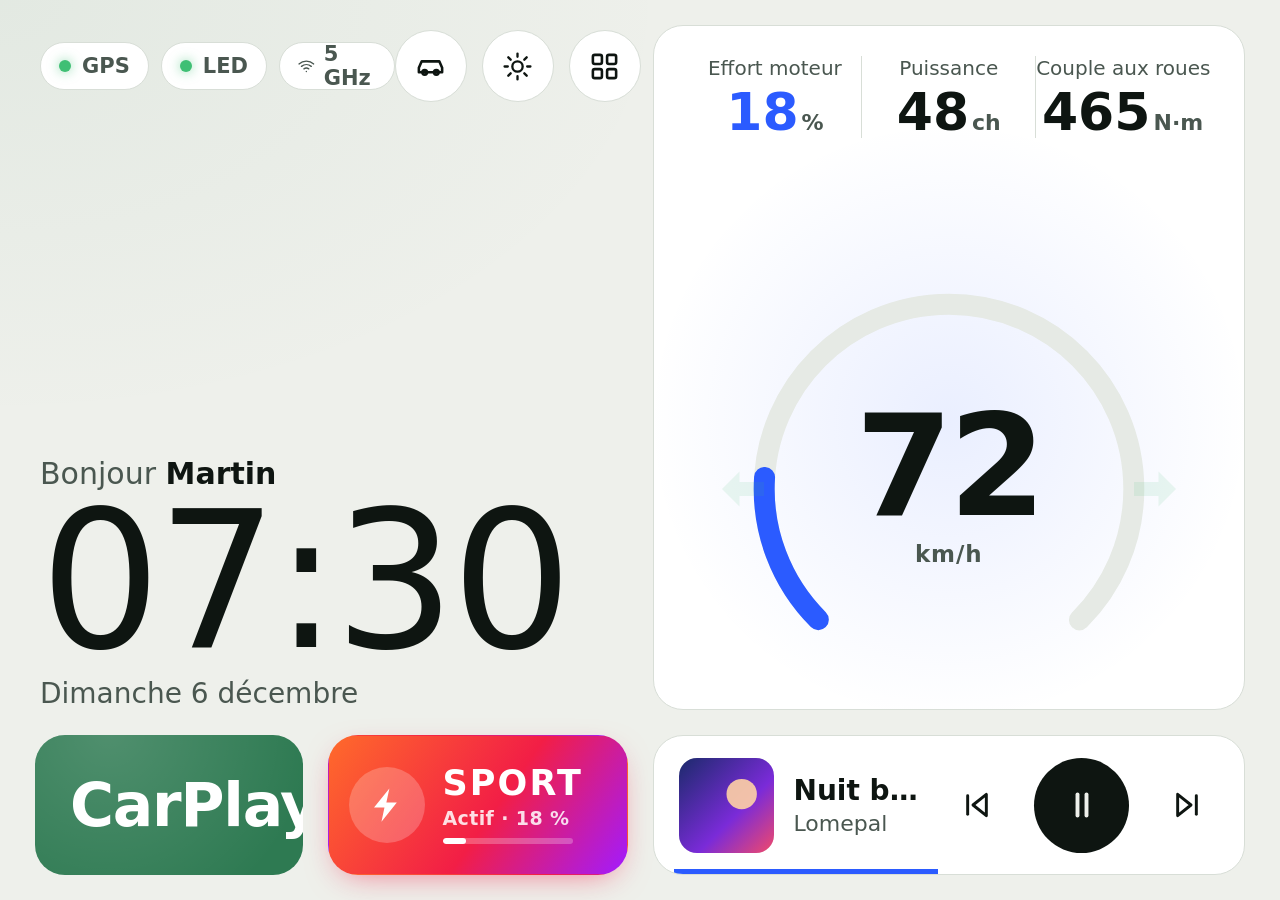
==== commit 5cebd480: "Update index.html" ====
--- a/francleint/src/main/assets/www/home/index.html
+++ b/francleint/src/main/assets/www/home/index.html
@@ -94,7 +94,7 @@
 .sport .bolt::before { content: ""; position: absolute; top: 0; left: 0; right: 0; bottom: 0; border-radius: 50%; box-shadow: 0 0 0 0 rgba(255,75,43,.55); animation: sp-ping 2.4s cubic-bezier(.22,1,.36,1) infinite; }
 .sport .bolt svg { width: 1.9rem; height: 1.9rem; fill: var(--hot); stroke: none; }
 .sport b { display: block; font-size: 1.75rem; font-weight: 700; font-stretch: 75%; letter-spacing: .06em; line-height: 1; }
-.sport small { display: block; margin-top: .3rem; font-size: .95rem; font-weight: 600; color: var(--hot); letter-spacing: .02em; }
+.sport small { display: block; white-space: nowrap; margin-top: .3rem; font-size: .95rem; font-weight: 600; color: var(--hot); letter-spacing: .02em; }
 .sport .meter { display: none; position: relative; height: .3rem; margin-top: .45rem; border-radius: 999px; background: rgba(255,255,255,.25); overflow: hidden; width: 6.5rem; }
 .sport .meter i { position: absolute; left: 0; top: 0; bottom: 0; width: 0; background: #fff; border-radius: 999px; transition: width 300ms var(--ease); }
 .sport.on { border-color: transparent; color: #fff; background: linear-gradient(125deg, #FF6A2B 0%, #F21E46 55%, #A21BFF 100%);
@@ -107,6 +107,14 @@
 @keyframes sp-ping { 0% { box-shadow: 0 0 0 0 rgba(255,75,43,.55); } 70%, 100% { box-shadow: 0 0 0 1.1rem rgba(255,75,43,0); } }
 @keyframes sp-sheen { 0% { left: -60%; } 55%, 100% { left: 130%; } }
 @keyframes sp-breathe { 0%, 100% { box-shadow: 0 .6rem 2.2rem -.8rem rgba(242,30,70,.85); } 50% { box-shadow: 0 .6rem 2.8rem -.4rem rgba(162,27,255,.75); } }
+.sport.cold { border-color: transparent; color: #fff; background: linear-gradient(125deg, #2B6BFF 0%, #1C3FD6 60%, #142A8F 100%); }
+.sport.cold::after { display: none; }
+.sport.cold .bolt { background: rgba(255,255,255,.18); }
+.sport.cold .bolt::before { animation: none; }
+.sport.cold .bolt svg { fill: rgba(255,255,255,.6); }
+.sport.cold small { color: rgba(255,255,255,.85); }
+.sport.cold .meter { display: block; }
+.sport.cold .meter i { background: linear-gradient(90deg, #8FB4FF, #FFB25C); }
 body.jour .sport.on { box-shadow: 0 .5rem 1.6rem -.6rem rgba(242,30,70,.6); }
 
 /* Musique (passager) */
@@ -198,6 +206,58 @@
 .item .pstate { flex: none; margin-top: 0; height: 2.6rem; padding: 0 1.1rem; border-radius: 999px; font-size: 1.05rem; font-weight: 600; display: flex; align-items: center; background: var(--accent); color: #fff; }
 .item .pstate.ok { background: none; color: var(--accent-hi); padding: 0 .25rem; }
 
+
+/* ───── Voiture (boîtier OBD) : voyants, clignotants, rapport, page Voiture ───── */
+:root { --ok: #3FBF74; --hi: #4C8DFF; --warn: #F5A524; --bad: #E0583A; }
+.tells { display: flex; flex-wrap: wrap; margin-top: 1rem; min-height: 2.6rem; }
+.tt { display: none; align-items: center; height: 2.6rem; padding: 0 .95rem 0 .75rem; margin: 0 .6rem .6rem 0; border-radius: 999px;
+  background: var(--surface); border: 1px solid var(--line); font-size: 1rem; font-weight: 600; color: var(--ink-2); animation: tt-in 300ms var(--ease); }
+.tt.on { display: flex; }
+.tt svg { width: 1.45rem; height: 1.45rem; margin-right: .5rem; fill: none; stroke: currentColor; stroke-width: 2; stroke-linecap: round; stroke-linejoin: round; }
+.tt em { font-style: normal; }
+.tt.g { color: var(--ok); } .tt.b { color: var(--hi); } .tt.r { color: var(--bad); border-color: rgba(224,88,58,.45); } .tt.a { color: var(--warn); } .tt.w { color: var(--ink); }
+@keyframes tt-in { from { opacity: 0; transform: translateY(.3rem); } to { opacity: 1; transform: none; } }
+.ring svg.blk { position: absolute; top: 50%; left: auto; width: 2.8rem; height: 2.8rem; margin-top: -1.4rem; fill: var(--ok); opacity: .1; transition: opacity 120ms linear; }
+.ring svg.blk.l { left: -1.2rem; } .ring svg.blk.r { right: -1.2rem; }
+.blk.on { animation: blk 680ms steps(1) infinite; }
+@keyframes blk { 0% { opacity: 1; } 50% { opacity: .12; } }
+.ring .gear { display: none; margin: .7rem auto 0; width: 3.2rem; height: 2.2rem; border-radius: .7rem; background: var(--surface-2); font-size: 1.35rem; font-weight: 700; line-height: 2.2rem; text-align: center; font-variant-numeric: tabular-nums; }
+.ring .gear.on { display: block; }
+.ring .gear.rv { background: var(--ink); color: var(--bg); }
+
+#car { grid-template-rows: 2.75rem minmax(0,1fr); }
+.carv { min-height: 0; display: grid; grid-template-columns: minmax(0,1fr) minmax(0,1.45fr); grid-gap: 1.25rem; gap: 1.25rem; }
+.carbox { position: relative; overflow: hidden; border-radius: 1.5rem; background: var(--surface); border: 1px solid var(--line); display: flex; align-items: center; justify-content: center; }
+.carbox svg { height: 100%; width: auto; max-width: 100%; }
+.carbox .off { position: absolute; left: 0; right: 0; bottom: 1.25rem; text-align: center; font-size: 1.05rem; font-weight: 600; color: var(--ink-3); }
+.cv .body { fill: var(--surface-2); stroke: var(--line); stroke-width: 2; }
+.cv .glass { fill: var(--bg); opacity: .8; }
+.cv .roof { fill: var(--surface); stroke: var(--line); stroke-width: 1.5; }
+.cv .door { stroke: var(--ink-3); stroke-width: 5; stroke-linecap: round; transition: stroke 250ms var(--ease); }
+.cv .door.open { stroke: var(--bad); }
+.cv .trunk { fill: none; stroke: var(--ink-3); stroke-width: 5; stroke-linecap: round; transition: stroke 250ms var(--ease), transform 300ms var(--ease); }
+.cv .trunk.open { stroke: var(--bad); }
+.cv .wheel { fill: var(--ink-3); }
+.cv .lamp { fill: var(--ink-3); transition: fill 250ms var(--ease); }
+.cv .lamp.on { fill: #F4F1E6; }
+.cv .tail { fill: #4A2420; transition: fill 200ms var(--ease); }
+.cv .tail.on { fill: #FF3B30; } .cv .tail.rev { fill: #FFFFFF; }
+.cv .beam { opacity: 0; transition: opacity 300ms var(--ease); }
+.cv .beam.on { opacity: 1; }
+.cv .ind { fill: transparent; }
+.cv .ind.on { fill: #FFA41B; animation: blk 680ms steps(1) infinite; }
+.cv .lock { fill: none; stroke: var(--ink-3); stroke-width: 3; stroke-linecap: round; transition: stroke 250ms var(--ease); }
+.cv .lock.on { stroke: var(--ok); }
+.cgrid { min-height: 0; display: grid; grid-template-columns: repeat(3, minmax(0,1fr)); grid-template-rows: repeat(3, minmax(0,1fr)); grid-gap: 1rem; gap: 1rem; }
+.ct { position: relative; overflow: hidden; border-radius: 1.25rem; background: var(--surface); border: 1px solid var(--line); padding: 1rem 1.25rem; display: flex; flex-direction: column; justify-content: space-between; }
+.ct span { font-size: 1rem; font-weight: 500; color: var(--ink-2); white-space: nowrap; }
+.ct b { font-size: 3.4rem; font-weight: 600; font-stretch: 75%; line-height: 1; font-variant-numeric: tabular-nums; white-space: nowrap; }
+.ct b small { font-size: 1.1rem; font-weight: 600; color: var(--ink-2); margin-left: .2rem; }
+.ct .bar { height: .45rem; border-radius: 999px; background: var(--surface-2); overflow: hidden; }
+.ct .bar i { display: block; height: 100%; width: 0; border-radius: 999px; background: var(--live); transition: width 200ms linear; }
+.ct.brk .bar i { background: var(--bad); }
+.ct.hot b { color: var(--live); }
+
 /* Pas de cadre orange au toucher / au focus */
 *:focus { outline: none !important; }
 button:focus { outline: none !important; }
@@ -232,6 +292,19 @@
   <symbol id="i-cam" viewBox="0 0 24 24" fill="none" stroke-width="2" stroke-linecap="round" stroke-linejoin="round"><path d="M23 7l-7 5 7 5V7z"/><rect x="1" y="5" width="15" height="14" rx="2"/></symbol>
   <symbol id="i-apps" viewBox="0 0 24 24" fill="none" stroke-width="2" stroke-linecap="round" stroke-linejoin="round"><rect x="3" y="3" width="7" height="7" rx="1.5"/><rect x="14" y="3" width="7" height="7" rx="1.5"/><rect x="3" y="14" width="7" height="7" rx="1.5"/><rect x="14" y="14" width="7" height="7" rx="1.5"/></symbol>
   <symbol id="i-gear" viewBox="0 0 24 24" fill="none" stroke-width="2" stroke-linecap="round" stroke-linejoin="round"><line x1="4" y1="21" x2="4" y2="14"/><line x1="4" y1="10" x2="4" y2="3"/><line x1="12" y1="21" x2="12" y2="12"/><line x1="12" y1="8" x2="12" y2="3"/><line x1="20" y1="21" x2="20" y2="16"/><line x1="20" y1="12" x2="20" y2="3"/><line x1="1" y1="14" x2="7" y2="14"/><line x1="9" y1="8" x2="15" y2="8"/><line x1="17" y1="16" x2="23" y2="16"/></symbol>
+  <symbol id="i-car" viewBox="0 0 24 24" fill="none" stroke-width="2" stroke-linecap="round" stroke-linejoin="round"><path d="M3 16.5v-3.5l2.2-5h13.6l2.2 5v3.5z"/><circle cx="7.5" cy="16.5" r="1.8"/><circle cx="16.5" cy="16.5" r="1.8"/></symbol>
+  <symbol id="i-low" viewBox="0 0 24 24"><path d="M10 5C6 5 3 8 3 12s3 7 7 7V5z"/><path d="M14 8.5l7 2M14 12.5l7 2M14 16.5l7 2"/></symbol>
+  <symbol id="i-high" viewBox="0 0 24 24"><path d="M10 5C6 5 3 8 3 12s3 7 7 7V5z"/><path d="M14 7.5h7M14 12h7M14 16.5h7"/></symbol>
+  <symbol id="i-pos" viewBox="0 0 24 24"><path d="M9 7.5c-2.5 0-4.5 2-4.5 4.5s2 4.5 4.5 4.5z"/><path d="M13 9.5l4-1.5M13 14.5l4 1.5M2.5 12H1"/></symbol>
+  <symbol id="i-door" viewBox="0 0 24 24"><rect x="8" y="2.5" width="9" height="19" rx="3.5"/><path d="M8 9l-5 3.5"/></symbol>
+  <symbol id="i-trunk" viewBox="0 0 24 24"><rect x="7.5" y="2.5" width="9" height="15" rx="3.5"/><path d="M7.5 17.5l-2 4h13l-2-4"/></symbol>
+  <symbol id="i-park" viewBox="0 0 24 24"><circle cx="12" cy="12" r="6.5"/><path d="M4.5 6.5a9.5 9.5 0 0 0 0 11M19.5 6.5a9.5 9.5 0 0 1 0 11M10.5 15V9h2a1.8 1.8 0 0 1 0 3.6h-2"/></symbol>
+  <symbol id="i-belt" viewBox="0 0 24 24"><circle cx="12" cy="4.5" r="2"/><path d="M7.5 21v-7a4.5 4.5 0 0 1 9 0v7M8.5 9.5l7.5 9"/></symbol>
+  <symbol id="i-limit" viewBox="0 0 24 24"><path d="M4 16a8 8 0 1 1 16 0"/><path d="M12 16l4-5"/></symbol>
+  <symbol id="i-defrost" viewBox="0 0 24 24"><rect x="3" y="5" width="18" height="14" rx="3"/><path d="M7 10c1.2 1 2.3 1 3.5 0s2.3-1 3.5 0 2.3 1 3 0M7 14.5c1.2 1 2.3 1 3.5 0s2.3-1 3.5 0 2.3 1 3 0"/></symbol>
+  <symbol id="i-temp" viewBox="0 0 24 24"><path d="M12 3v11"/><circle cx="12" cy="17" r="3"/><path d="M15.5 6h3M15.5 10h3"/></symbol>
+  <symbol id="i-lock" viewBox="0 0 24 24"><rect x="5" y="11" width="14" height="10" rx="2.5"/><path d="M8 11V8a4 4 0 0 1 8 0v3"/></symbol>
+  <symbol id="i-blk" viewBox="0 0 24 24"><path d="M10.5 4.5 3 12l7.5 7.5v-4.5H21V9H10.5z"/></symbol>
   <symbol id="i-chev" viewBox="0 0 24 24" fill="none" stroke-width="2" stroke-linecap="round" stroke-linejoin="round"><polyline points="9 18 15 12 9 6"/></symbol>
 </svg>
 
@@ -246,11 +319,26 @@
           <span class="chip" id="stWifi"><svg><use href="#i-wifi"/></svg><em id="stWifiTxt" style="font-style:normal">—</em></span>
         </div>
         <div class="acts">
-          <button class="act" id="showBtn" aria-label="Mode Showroom"><svg><use href="#i-spark"/></svg></button>
+          <button class="act" data-page="car" aria-label="Voiture"><svg><use href="#i-car"/></svg></button>
+          <button class="act" id="showBtn" aria-label="Mode Showroom" style="display:none"><svg><use href="#i-spark"/></svg></button>
           <button class="act" data-open="ambiance" aria-label="Ambiance"><svg><use href="#i-sun"/></svg></button>
           <button class="act" data-page="apps" aria-label="Applis"><svg><use href="#i-apps"/></svg></button>
           <button class="act" data-page="settings" aria-label="Réglages"><svg><use href="#i-gear"/></svg></button>
         </div>
+      </div>
+      <div class="tells" id="tells">
+        <span class="tt g" id="tCg"><svg style="fill:currentColor;stroke:none"><use href="#i-blk"/></svg><em>Clignotant</em></span>
+        <span class="tt g" id="tCd"><svg style="fill:currentColor;stroke:none;transform:scaleX(-1)"><use href="#i-blk"/></svg><em>Clignotant</em></span>
+        <span class="tt g" id="tVl"><svg><use href="#i-pos"/></svg><em>Veilleuses</em></span>
+        <span class="tt g" id="tCo"><svg><use href="#i-low"/></svg><em>Codes</em></span>
+        <span class="tt b" id="tPl"><svg><use href="#i-high"/></svg><em>Pleins phares</em></span>
+        <span class="tt r" id="tPo"><svg><use href="#i-door"/></svg><em>Porte ouverte</em></span>
+        <span class="tt r" id="tCf"><svg><use href="#i-trunk"/></svg><em>Coffre ouvert</em></span>
+        <span class="tt r" id="tFm"><svg><use href="#i-park"/></svg><em>Frein à main</em></span>
+        <span class="tt r" id="tCe"><svg><use href="#i-belt"/></svg><em>Ceinture</em></span>
+        <span class="tt w" id="tLr"><svg><use href="#i-limit"/></svg><em id="tLrT">Limiteur</em></span>
+        <span class="tt a" id="tDg"><svg><use href="#i-defrost"/></svg><em>Dégivrage</em></span>
+        <span class="tt b" id="tEf"><svg><use href="#i-temp"/></svg><em id="tEfT">Moteur froid</em></span>
       </div>
       <div style="margin-top:auto">
         <p class="hello" id="hello">Bonjour <b>Martin</b></p>
@@ -262,14 +350,16 @@
       <div class="stats">
         <div class="eff"><span>Effort moteur</span><b id="dEff">—</b></div>
         <div><span>Puissance</span><b id="dHp">—</b></div>
-        <div><span>Couple aux roues</span><b id="dNm">—</b></div>
+        <div><span id="dNmL">Couple aux roues</span><b id="dNm">—</b></div>
       </div>
       <div class="ring">
         <svg viewBox="0 0 200 200" aria-hidden="true">
           <circle class="trk" cx="100" cy="100" r="88" stroke-dasharray="414.7 552.9" transform="rotate(135 100 100)"/>
           <circle class="val" id="dArc" cx="100" cy="100" r="88" stroke-dasharray="0 552.9" transform="rotate(135 100 100)"/>
         </svg>
-        <div class="mid"><b class="spd" id="dSpeed">—</b><span class="unit">km/h</span></div>
+        <div class="mid"><b class="spd" id="dSpeed">—</b><span class="unit">km/h</span><span class="gear" id="dGear"></span></div>
+        <svg class="blk l" id="blkL" viewBox="0 0 24 24"><use href="#i-blk"/></svg>
+        <svg class="blk r" id="blkR" viewBox="0 0 24 24" style="transform:scaleX(-1)"><use href="#i-blk"/></svg>
       </div>
     </section>
     <div class="dock">
@@ -287,6 +377,56 @@
   </div>
 </section>
 
+
+<!-- VOITURE (boîtier OBD, écoute seule) -->
+<section class="page sub" id="car">
+  <header><h1>Voiture</h1><button data-page="home">Retour</button></header>
+  <div class="carv">
+    <div class="carbox">
+      <svg class="cv" viewBox="0 0 240 440" aria-label="Vue de dessus de la Clio">
+        <defs>
+          <linearGradient id="gBeam" x1="0" y1="1" x2="0" y2="0"><stop offset="0" stop-color="#FFF6D8" stop-opacity=".55"/><stop offset="1" stop-color="#FFF6D8" stop-opacity="0"/></linearGradient>
+          <linearGradient id="gHigh" x1="0" y1="1" x2="0" y2="0"><stop offset="0" stop-color="#CFE0FF" stop-opacity=".6"/><stop offset="1" stop-color="#CFE0FF" stop-opacity="0"/></linearGradient>
+        </defs>
+        <path class="beam" id="cvLow" fill="url(#gBeam)" d="M72 98 L38 30 L108 30 Z M168 98 L132 30 L202 30 Z"/>
+        <path class="beam" id="cvHigh" fill="url(#gHigh)" d="M72 98 L20 0 L120 0 Z M168 98 L120 0 L220 0 Z"/>
+        <rect class="wheel" id="cvWL" x="48" y="128" width="14" height="40" rx="5"/>
+        <rect class="wheel" id="cvWR" x="178" y="128" width="14" height="40" rx="5"/>
+        <rect class="wheel" x="48" y="318" width="14" height="40" rx="5"/>
+        <rect class="wheel" x="178" y="318" width="14" height="40" rx="5"/>
+        <rect class="body" x="58" y="88" width="124" height="320" rx="40"/>
+        <rect class="lamp" id="cvHL" x="66" y="94" width="26" height="9" rx="4"/>
+        <rect class="lamp" id="cvHR" x="148" y="94" width="26" height="9" rx="4"/>
+        <circle class="ind" id="cvIFL" cx="64" cy="112" r="6"/><circle class="ind" id="cvIFR" cx="176" cy="112" r="6"/>
+        <circle class="ind" id="cvIRL" cx="64" cy="386" r="6"/><circle class="ind" id="cvIRR" cx="176" cy="386" r="6"/>
+        <path class="glass" d="M76 176 Q120 156 164 176 L158 206 Q120 194 82 206 Z"/>
+        <rect class="roof" x="78" y="212" width="84" height="118" rx="16"/>
+        <path class="glass" d="M82 336 Q120 346 158 336 L162 360 Q120 370 78 360 Z"/>
+        <g id="cvLock" class="lock" transform="translate(108 256)"><rect x="2" y="12" width="20" height="15" rx="3"/><path d="M6 12V8a6 6 0 0 1 12 0v4"/></g>
+        <line class="door" id="cvDFL" x1="58" y1="206" x2="58" y2="272"/>
+        <line class="door" id="cvDFR" x1="182" y1="206" x2="182" y2="272"/>
+        <line class="door" x1="58" y1="280" x2="58" y2="334"/>
+        <line class="door" x1="182" y1="280" x2="182" y2="334"/>
+        <line class="trunk" id="cvTrunk" x1="84" y1="408" x2="156" y2="408"/>
+        <rect class="tail" id="cvTL" x="64" y="394" width="22" height="8" rx="3"/>
+        <rect class="tail" id="cvTR" x="154" y="394" width="22" height="8" rx="3"/>
+      </svg>
+      <p class="off" id="carOff">Boîtier OBD non connecté</p>
+    </div>
+    <div class="cgrid">
+      <div class="ct hot"><span>Régime</span><b id="cRpm">—</b></div>
+      <div class="ct"><span>Rapport</span><b id="cGear">—</b></div>
+      <div class="ct"><span>Eau moteur</span><b id="cWater">—</b></div>
+      <div class="ct hot"><span>Couple moteur</span><b id="cNm">—</b></div>
+      <div class="ct hot"><span>Puissance</span><b id="cHp">—</b></div>
+      <div class="ct"><span>Volant</span><b id="cSteer">—</b></div>
+      <div class="ct"><span>Accélérateur</span><b id="cAcc">—</b><span class="bar"><i id="cAccB"></i></span></div>
+      <div class="ct brk"><span>Freinage</span><b id="cBrk">—</b><span class="bar"><i id="cBrkB"></i></span></div>
+      <div class="ct"><span>Kilométrage</span><b id="cKm" style="font-size:2.7rem">—</b></div>
+    </div>
+  </div>
+</section>
+
 <!-- APPLIS -->
 <section class="page sub" id="apps">
   <header><h1>Applis</h1><button data-page="home">Retour</button></header>
@@ -313,6 +453,9 @@
   <div class="list">
     <button class="item" data-page="perms"><span><b>Autorisations</b><span id="permsTxt">Tout activer au même endroit</span></span><svg><use href="#i-chev"/></svg></button>
     <button class="item" data-open="ambiance"><span><b>Ambiance</b><span>LED et luminosité de l'écran</span></span><svg><use href="#i-chev"/></svg></button>
+    <button class="item" id="showItem"><span><b>Mode Showroom</b><span>LED en vague de couleurs, voiture à l'arrêt</span></span><span class="pill">Lancer</span></button>
+    <button class="item" id="engineSound"><span><b>Son moteur</b><span>Grondement qui suit le vrai régime (boîtier OBD)</span></span><span class="toggle" id="engineSoundT"><i></i></span></button>
+    <button class="item" id="engineVol"><span><b>Volume du son moteur</b><span>Discret en croisière, monte quand tu accélères</span></span><span class="val" id="engineVolTxt">Moyen</span></button>
     <button class="item" id="albumLed"><span><b>LED couleur de la pochette</b><span>Hors mode sport, les LED prennent la couleur du morceau</span></span><span class="toggle" id="albumLedT"><i></i></span></button>
     <button class="item" id="albumUi"><span><b>Écran couleur de la pochette</b><span>Boutons et accents aux couleurs de l'album</span></span><span class="toggle" id="albumUiT"><i></i></span></button>
     <button class="item" id="skyLed"><span><b>LED couleur du ciel</b><span>Doré au coucher du soleil, bleu à la tombée de la nuit</span></span><span class="toggle" id="skyLedT"><i></i></span></button>
@@ -381,7 +524,7 @@
   }
 
   function status() {
-    if (!NATIVE) { var q = location.search; return { weather: /night/.test(q) ? 'pluie' : 'dégagé', temp: /night/.test(q) ? 9 : 17, lat: 47.24, lon: 6.02, context: /night/.test(q) ? 'conduite' : 'jour', ambient: /night/.test(q) ? 4 : 60, phone: true, wifi: '5 GHz', gps: true, ledReady: !/night/.test(q), mediaAllowed: true, title: 'Nuit blanche', artist: 'Lomepal', playing: true, track: 'Nuit blanche|Lomepal', pos: 95000, dur: 212000, autoCarplay: true, name: 'Martin', welcomeOn: true, theme: 'auto', albumLed: true, albumUi: /album/.test(q), skyLed: true, driveMode: /drive/.test(q), price: '2.04', showroom: /show/.test(q), trip: /drive/.test(q) ? { now: { km: 4.2, min: 7, liters: 0.27 } } : { last: { km: 12.4, min: 19, maxKmh: 92, avgKmh: 48, maxEffort: 81, avgEffort: 14, liters: 0.71, l100: 5.7, endAt: Date.now() - 360000 } }, speed: /drive/.test(q) ? 88 : 72, power: /night/.test(q) ? 62 : 18, sport: !/off/.test(q), hp: 48, ledColor: /night/.test(q) ? '#9B2BFF' : '#2B5BFF' }; }
+    if (!NATIVE) { var q = location.search; return { weather: /night/.test(q) ? 'pluie' : 'dégagé', temp: /night/.test(q) ? 9 : 17, lat: 47.24, lon: 6.02, context: /night/.test(q) ? 'conduite' : 'jour', ambient: /night/.test(q) ? 4 : 60, phone: true, wifi: '5 GHz', gps: true, ledReady: !/night/.test(q), mediaAllowed: true, title: 'Nuit blanche', artist: 'Lomepal', playing: true, track: 'Nuit blanche|Lomepal', pos: 95000, dur: 212000, autoCarplay: true, name: 'Martin', welcomeOn: true, theme: 'auto', albumLed: true, albumUi: /album/.test(q), skyLed: true, driveMode: /drive/.test(q), price: '2.04', showroom: /show/.test(q), trip: /drive/.test(q) ? { now: { km: 4.2, min: 7, liters: 0.27 } } : { last: { km: 12.4, min: 19, maxKmh: 92, avgKmh: 48, maxEffort: 81, avgEffort: 14, liters: 0.71, l100: 5.7, endAt: Date.now() - 360000 } }, speed: /drive/.test(q) ? 88 : 72, power: /night/.test(q) ? 62 : 18, sport: !/off/.test(q), engineWarm: !/cold/.test(q), enginePct: 42, engineMin: 6, water: /obd/.test(q) ? 46 : undefined, hp: 48, ledColor: /night/.test(q) ? '#9B2BFF' : '#2B5BFF' }; }
     try { return JSON.parse(Home.status()); } catch (e) { return {}; }
   }
 
@@ -419,6 +562,85 @@
   $('artImg').onload = function () { albumColor(); applyAlbumUi(); };
   var THEMES = { auto: 'Auto', jour: 'Jour', nuit: 'Nuit' };
   var MOCK_ART = 'data:image/svg+xml;utf8,' + encodeURIComponent('<svg xmlns="http://www.w3.org/2000/svg" width="100" height="100" viewBox="0 0 100 100"><defs><linearGradient id="g" x1="0" y1="0" x2="1" y2="1"><stop offset="0" stop-color="#1B2A6B"/><stop offset=".6" stop-color="#7A2BD8"/><stop offset="1" stop-color="#F2496A"/></linearGradient></defs><rect width="100" height="100" fill="url(#g)"/><circle cx="66" cy="38" r="16" fill="#FFD2A6" opacity=".9"/></svg>');
+  // Compteur (vitesse, effort, ch, couple) : rafraîchi 4 fois / s par live(), le reste toutes les 2 s
+  function gauge(s) {
+    var cold = s.engineWarm === false, on = s.sport !== false && !cold, pw = on ? (s.power || 0) : 0;
+    if (s.ledColor) document.documentElement.style.setProperty('--live', s.ledColor);
+    $('dSpeed').textContent = s.speed >= 0 ? s.speed : '—';
+    $('dEff').innerHTML = on ? pw + '<small>%</small>' : '—';
+    var v = (s.speed || 0) / 3.6, hp = on && s.hp > 0 ? s.hp : 0;
+    // Couple : vrai couple moteur du boîtier OBD ; sinon estimé (ch → force aux roues, roue 185/65 R15 ≈ 0,31 m)
+    var nm = s.nm != null ? (on ? Math.max(0, s.nm) : 0) : hp > 0 && v > 2 ? Math.round(hp * 735.5 * 0.85 / v * 0.31) : 0;
+    $('dHp').innerHTML = on ? hp + '<small>ch</small>' : '—';
+    $('dNm').innerHTML = on ? nm + '<small>N·m</small>' : '—';
+    $('dNmL').textContent = s.nm != null ? 'Couple moteur' : 'Couple aux roues';
+    $('dArc').setAttribute('stroke-dasharray', (414.7 * pw / 100).toFixed(1) + ' 552.9');
+    $('dArc').style.opacity = pw >= 1 ? 1 : 0;
+    document.querySelector('.gauge').style.setProperty('--gop', (0.06 + 0.22 * pw / 100).toFixed(2));
+    if (!cold) $('sportMeter').style.width = pw + '%';
+  }
+
+  // ───── Voiture : voyants, clignotants, rapport, page Voiture ─────
+  var blkL = 0, blkR = 0;
+  function tog(id, on) { $(id).classList.toggle('on', !!on); }
+  function gearTxt(g) { return g === -1 ? 'R' : g > 0 ? String(g) : 'N'; }
+  function car(c, spd) {
+    var ok = !!c, now = Date.now();
+    if (ok && c.cg) blkL = now; if (ok && c.cd) blkR = now;
+    var L = ok && now - blkL < 800, R = ok && now - blkR < 800;
+    tog('blkL', L); tog('blkR', R);
+    var g = $('dGear'); g.classList.toggle('on', ok && c.r > 400); g.classList.toggle('rv', ok && c.g === -1);
+    if (ok) g.textContent = gearTxt(c.g);
+    tog('tCg', L && !R); tog('tCd', R && !L);
+    if (L && R) { tog('tCg', true); $('tCg').querySelector('em').textContent = 'Warnings'; } else $('tCg').querySelector('em').textContent = 'Clignotant';
+    tog('tVl', ok && c.vl && !c.co && !c.pl); tog('tCo', ok && c.co && !c.pl); tog('tPl', ok && c.pl);
+    tog('tPo', ok && (c.pc || c.pp)); tog('tCf', ok && c.cf);
+    tog('tFm', ok && c.fm === 1 && spd > 2); tog('tCe', ok && c.ce === 0 && spd > 5);
+    tog('tLr', ok && c.lr > 0); if (ok && c.lr) $('tLrT').textContent = c.lr === 2 ? 'Régulateur' : 'Limiteur';
+    tog('tDg', ok && c.dg);
+    tog('tEf', ok && c.e > -40 && c.e < 60); if (ok) $('tEfT').textContent = 'Moteur froid · ' + c.e + ' °C';
+    if (current === 'car') carPage(c, L, R);
+  }
+  function carPage(c, L, R) {
+    var ok = !!c;
+    $('carOff').style.display = ok ? 'none' : 'block';
+    if (!ok) return;
+    $('cRpm').innerHTML = c.r + '<small>tr/min</small>';
+    $('cGear').textContent = c.r > 400 ? gearTxt(c.g) : '—';
+    $('cWater').innerHTML = (c.e > -40 ? c.e : '—') + '<small>°C</small>';
+    $('cNm').innerHTML = Math.max(0, c.q) + '<small>N·m</small>';
+    $('cHp').innerHTML = Math.max(0, c.hp) + '<small>ch</small>';
+    $('cSteer').innerHTML = Math.abs(c.s) + '<small>° ' + (c.s > 3 ? 'gauche' : c.s < -3 ? 'droite' : '') + '</small>';
+    $('cAcc').innerHTML = Math.max(0, c.a) + '<small>%</small>'; $('cAccB').style.width = Math.max(0, Math.min(100, c.a)) + '%';
+    $('cBrk').innerHTML = Math.max(0, c.f) + '<small>%</small>'; $('cBrkB').style.width = Math.max(0, Math.min(100, c.f)) + '%';
+    $('cKm').innerHTML = (c.km > 0 ? Math.floor(c.km).toLocaleString('fr-FR') : '—') + '<small>km</small>';
+    // Vue de dessus
+    tog('cvLow', c.co || c.pl); tog('cvHigh', c.pl); tog('cvHL', c.vl || c.co || c.pl); tog('cvHR', c.vl || c.co || c.pl);
+    tog('cvIFL', L); tog('cvIRL', L); tog('cvIFR', R); tog('cvIRR', R);
+    $('cvDFL').classList.toggle('open', !!c.pc); $('cvDFL').setAttribute('transform', c.pc ? 'rotate(40 58 206)' : '');
+    $('cvDFR').classList.toggle('open', !!c.pp); $('cvDFR').setAttribute('transform', c.pp ? 'rotate(-40 182 206)' : '');
+    $('cvTrunk').classList.toggle('open', !!c.cf); $('cvTrunk').setAttribute('transform', c.cf ? 'translate(0 16)' : '');
+    tog('cvLock', c.vr);
+    var tl = c.f > 4 ? 'on' : '', rv = c.ar || c.g === -1;
+    ['cvTL', 'cvTR'].forEach(function (id) { var e = $(id); e.classList.toggle('on', !!tl || !!c.vl); e.classList.toggle('rev', !!rv); });
+    var a = Math.max(-35, Math.min(35, -c.s / 14));
+    $('cvWL').setAttribute('transform', 'rotate(' + a.toFixed(1) + ' 55 148)'); $('cvWR').setAttribute('transform', 'rotate(' + a.toFixed(1) + ' 185 148)');
+  }
+  function live() {
+    var s;
+    if (!NATIVE) {   // aperçu navigateur : ?obd simule le boîtier
+      if (!/obd/.test(location.search)) return;
+      var t = Date.now() / 1000, bl = Math.floor(t / .34) % 2;
+      s = { speed: 48, power: 35, sport: true, engineWarm: true, hp: 41, nm: 96, car: { v: 48, r: 2350, e: 84, q: 96, hp: 41, a: 34, f: 0, s: 120, g: 3, km: 78841.6,
+        cg: bl, cd: 0, vl: 1, co: 1, pl: 0, pc: /door/.test(location.search) ? 1 : 0, pp: 0, cf: 0, vr: 0, ar: 0, em: 0, fm: 0, ce: 1, dg: 1, lv: 0, lr: 1 } };
+    } else {
+      if (!Home.live) return;
+      try { s = JSON.parse(Home.live()); } catch (e) { return; }
+    }
+    gauge(s);
+    car(s.car, s.speed || 0);
+  }
+
   function refresh() {
     var s = status();
     var h = new Date().getHours();
@@ -426,20 +648,14 @@
     if (s.theme === 'jour') jour = true; else if (s.theme === 'nuit') jour = false;
     document.body.classList.toggle('jour', jour);
     if (s.ledColor) document.documentElement.style.setProperty('--live', s.ledColor);
-    var on = s.sport !== false, pw = on ? (s.power || 0) : 0;
-    $('dSpeed').textContent = s.speed >= 0 ? s.speed : '—';
-    $('dEff').innerHTML = on ? pw + '<small>%</small>' : '—';
-    // Puissance estimée (ch) → force aux roues → couple aux roues (rendement 0,85 · roue 185/65 R15 ≈ 0,31 m)
-    var v = (s.speed || 0) / 3.6, hp = on && s.hp > 0 ? s.hp : 0;
-    var nm = hp > 0 && v > 2 ? Math.round(hp * 735.5 * 0.85 / v * 0.31) : 0;
-    $('dHp').innerHTML = on ? hp + '<small>ch</small>' : '—';
-    $('dNm').innerHTML = on ? nm + '<small>N·m</small>' : '—';
-    $('dArc').setAttribute('stroke-dasharray', (414.7 * pw / 100).toFixed(1) + ' 552.9');
-    $('dArc').style.opacity = pw >= 1 ? 1 : 0;
-    document.querySelector('.gauge').style.setProperty('--gop', (0.06 + 0.22 * pw / 100).toFixed(2));
+    var cold = s.engineWarm === false, on = s.sport !== false && !cold, pw = on ? (s.power || 0) : 0;
+    if (refresh.cold && !cold) toast('Moteur chaud · mode sport activé');
+    refresh.cold = cold;
+    gauge(s);
     $('sportSw').classList.toggle('on', on);
-    $('sportTxt').textContent = on ? 'Actif · ' + pw + ' %' : 'Activer';
-    $('sportMeter').style.width = pw + '%';
+    $('sportSw').classList.toggle('cold', cold);
+    $('sportTxt').textContent = cold ? 'Froid · ' + (s.water != null ? s.water + ' °C' : s.engineMin > 0 ? s.engineMin + ' min' : (s.enginePct || 0) + ' %') : on ? 'Actif · ' + pw + ' %' : 'Activer';
+    $('sportMeter').style.width = (cold ? (s.enginePct || 0) : pw) + '%';
     $('stGps').className = 'chip ' + (s.gps ? 'ok' : 'ko');
     $('stLed').className = 'chip ' + (s.ledReady ? 'ok' : 'ko');
     $('stWifi').style.display = s.wifi ? 'flex' : 'none';
@@ -467,6 +683,8 @@
     $('albumLedT').classList.toggle('on', !!s.albumLed);
     $('albumUiT').classList.toggle('on', !!s.albumUi); albumUi = !!s.albumUi; applyAlbumUi();
     $('skyLedT').classList.toggle('on', s.skyLed !== false);
+    $('engineSoundT').classList.toggle('on', !!s.engineSound);
+    if (s.engineVol != null) $('engineVolTxt').textContent = s.engineVol <= 40 ? 'Faible' : s.engineVol <= 70 ? 'Moyen' : 'Fort';
     $('driveModeT').classList.toggle('on', s.driveMode !== false);
     price = parseFloat(s.price) || 2.04;
     // Mode conduite : entre au-dessus de 30 km/h (2 mesures), sort sous 10 km/h (≈ 10 s)
@@ -503,11 +721,15 @@
     else if (t.dataset.media) { if (NATIVE) Home.media(t.dataset.media); setTimeout(refresh, 400); }
     else if (t.dataset.pkg) { if (NATIVE) Home.launch(t.dataset.pkg); }
     else if (t.id === 'upd') { if (NATIVE) { if ($('updBtn').textContent === 'Installer') Home.updateInstall(); else Home.updateCheck(); updStart(); } }
+    else if (t.id === 'sportSw' && t.classList.contains('cold')) { toast('Moteur froid · le sport s\u2019active tout seul une fois chaud'); }
     else if (t.id === 'sportSw') { var sp = !t.classList.contains('on'); if (NATIVE) Home.setSport(sp); t.classList.toggle('on', sp); setTimeout(refresh, 300); }
     else if (t.id === 'autoCp') { var on = !$('autoCpT').classList.contains('on'); if (NATIVE) Home.setAutoCarplay(on); $('autoCpT').classList.toggle('on', on); }
     else if (t.id === 'albumUi') { albumUi = !$('albumUiT').classList.contains('on'); if (NATIVE) Home.setPref('albumUi', albumUi ? '1' : '0'); $('albumUiT').classList.toggle('on', albumUi); applyAlbumUi(); }
     else if (t.id === 'skyLed') { var sk = !$('skyLedT').classList.contains('on'); if (NATIVE) Home.setPref('skyLed', sk ? '1' : '0'); $('skyLedT').classList.toggle('on', sk); }
     else if (t.id === 'driveMode') { var dm = !$('driveModeT').classList.contains('on'); if (NATIVE) Home.setPref('driveMode', dm ? '1' : '0'); $('driveModeT').classList.toggle('on', dm); }
+    else if (t.id === 'showItem') { show('home'); $('showBtn').click(); }
+    else if (t.id === 'engineSound') { var es = !$('engineSoundT').classList.contains('on'); if (NATIVE) Home.setPref('engineSound', es ? '1' : '0'); $('engineSoundT').classList.toggle('on', es); if (es) toast('Son moteur : actif quand le boîtier OBD est connecté'); }
+    else if (t.id === 'engineVol') { var lv = [[30, 'Faible'], [60, 'Moyen'], [100, 'Fort']], cur = $('engineVolTxt').textContent, k = 0; for (var i = 0; i < 3; i++) if (lv[i][1] === cur) k = (i + 1) % 3; if (NATIVE) Home.setPref('engineVol', String(lv[k][0])); $('engineVolTxt').textContent = lv[k][1]; }
     else if (t.id === 'showBtn') { var ok = NATIVE ? Home.showroom(true) : true; if (!ok) { toast('Arrête-toi pour lancer le Showroom'); } else { $('showBlob').style.animationDelay = (-(Date.now() % 9000)) + 'ms, 0ms'; $('showName').textContent = 'francleint'; $('show').classList.add('on'); } }
     else if (t.id === 'albumLed') { var al = !$('albumLedT').classList.contains('on'); if (NATIVE) Home.setPref('albumLed', al ? '1' : '0'); $('albumLedT').classList.toggle('on', al); }
     else if (t.id === 'welcomeOn') { var wo = !$('welcomeT').classList.contains('on'); if (NATIVE) Home.setPref('welcome', wo ? '1' : '0'); $('welcomeT').classList.toggle('on', wo); }
@@ -531,6 +753,7 @@
   tick(); refresh(); updRefresh();
   setInterval(tick, 5000);
   setInterval(refresh, 2000);
+  setInterval(live, 250);
   setInterval(function () { if (current === 'perms') refreshPerms(); }, 1500);
 })();
 </script>
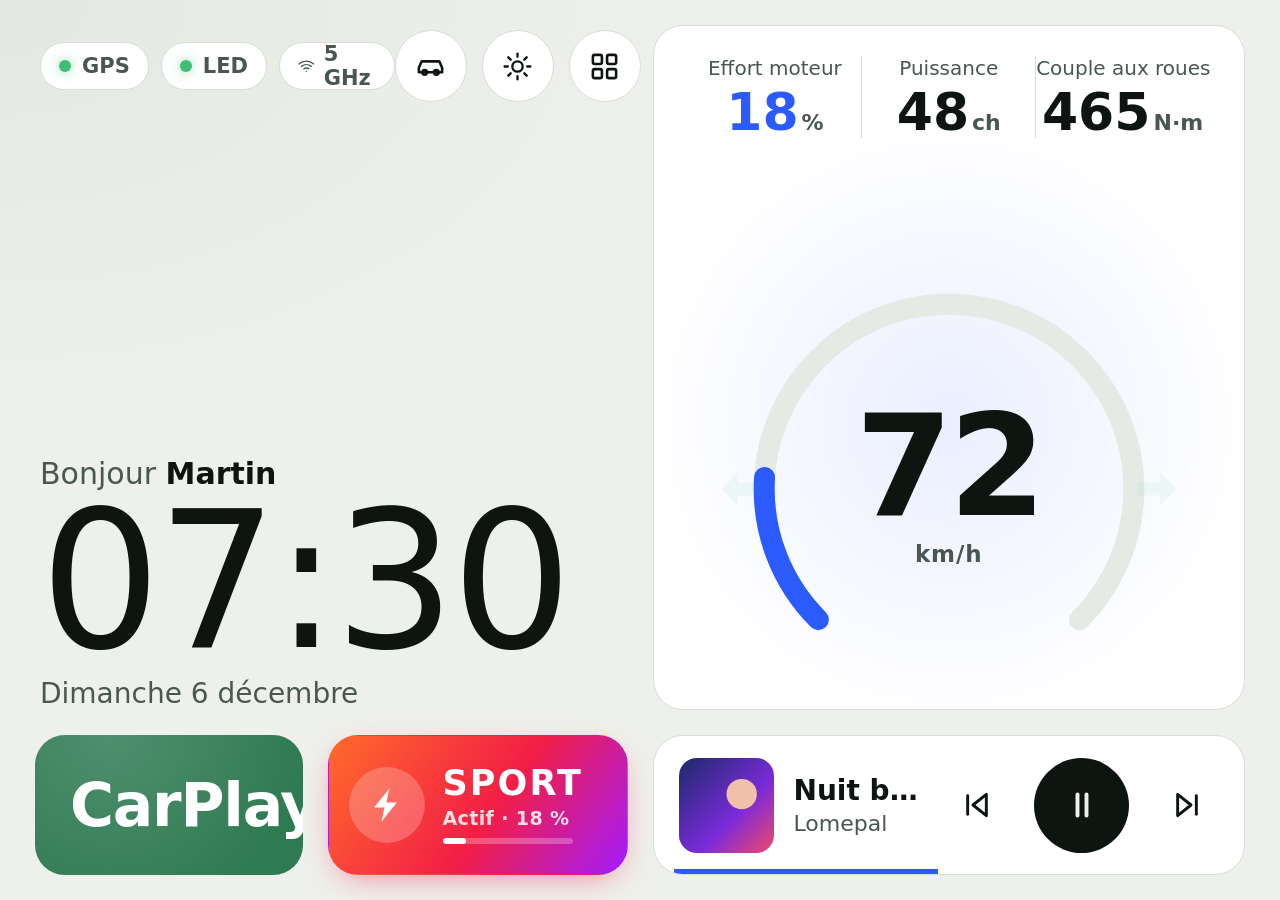
==== commit 41050d5b: "Update index.html" ====
--- a/francleint/src/main/assets/www/home/index.html
+++ b/francleint/src/main/assets/www/home/index.html
@@ -209,15 +209,17 @@
 
 /* ───── Voiture (boîtier OBD) : voyants, clignotants, rapport, page Voiture ───── */
 :root { --ok: #3FBF74; --hi: #4C8DFF; --warn: #F5A524; --bad: #E0583A; }
-.tells { display: flex; flex-wrap: wrap; margin-top: 1rem; min-height: 2.6rem; }
-.tt { display: none; align-items: center; height: 2.6rem; padding: 0 .95rem 0 .75rem; margin: 0 .6rem .6rem 0; border-radius: 999px;
-  background: var(--surface); border: 1px solid var(--line); font-size: 1rem; font-weight: 600; color: var(--ink-2); animation: tt-in 300ms var(--ease); }
-.tt.on { display: flex; }
-.tt svg { width: 1.45rem; height: 1.45rem; margin-right: .5rem; fill: none; stroke: currentColor; stroke-width: 2; stroke-linecap: round; stroke-linejoin: round; }
-.tt em { font-style: normal; }
-.tt.g { color: var(--ok); } .tt.b { color: var(--hi); } .tt.r { color: var(--bad); border-color: rgba(224,88,58,.45); } .tt.a { color: var(--warn); } .tt.w { color: var(--ink); }
-@keyframes tt-in { from { opacity: 0; transform: translateY(.3rem); } to { opacity: 1; transform: none; } }
-.ring svg.blk { position: absolute; top: 50%; left: auto; width: 2.8rem; height: 2.8rem; margin-top: -1.4rem; fill: var(--ok); opacity: .1; transition: opacity 120ms linear; }
+.ring .lamps { position: absolute; left: 50%; bottom: 1.1rem; width: 12rem; margin-left: -6rem; display: flex; justify-content: center; align-items: center; height: 2.4rem; pointer-events: none; }
+.lp { display: none; align-items: center; height: 2.4rem; margin: 0 .3rem; opacity: 0; transform: scale(.7); }
+.lp.on { display: flex; animation: lp-in 260ms var(--ease) forwards; }
+.ring .lp svg { position: static; width: 2.1rem; height: 2.1rem; fill: none; stroke: currentColor; stroke-width: 2.1; stroke-linecap: round; stroke-linejoin: round; }
+.lp em { font-style: normal; font-size: .85rem; font-weight: 700; letter-spacing: .06em; margin-left: .25rem; }
+.lp.g { color: #43D17E; } .lp.b { color: #5C9BFF; } .lp.r { color: #FF5A3C; } .lp.a { color: #FFB020; } .lp.w { color: var(--ink); }
+.lp.g svg, .lp.b svg, .lp.r svg, .lp.a svg { -webkit-filter: drop-shadow(0 0 .35rem currentColor); filter: drop-shadow(0 0 .35rem currentColor); }
+body.jour .lp svg { -webkit-filter: none; filter: none; }
+@keyframes lp-in { to { opacity: 1; transform: none; } }
+.ring svg.blk { position: absolute; top: 50%; left: auto; width: 2.6rem; height: 2.6rem; margin-top: -1.3rem; fill: #43D17E; opacity: .07; transition: opacity 120ms linear; }
+.ring svg.blk.on { -webkit-filter: drop-shadow(0 0 .5rem rgba(67,209,126,.8)); filter: drop-shadow(0 0 .5rem rgba(67,209,126,.8)); }
 .ring svg.blk.l { left: -1.2rem; } .ring svg.blk.r { right: -1.2rem; }
 .blk.on { animation: blk 680ms steps(1) infinite; }
 @keyframes blk { 0% { opacity: 1; } 50% { opacity: .12; } }
@@ -258,6 +260,12 @@
 .ct.brk .bar i { background: var(--bad); }
 .ct.hot b { color: var(--live); }
 
+#sheet { position: fixed; top: 0; right: 0; bottom: 0; left: 0; z-index: 92; background: rgba(0,0,0,.55); display: none; align-items: center; justify-content: center; }
+#sheet.on { display: flex; }
+.sh-box { width: 52rem; max-height: 36rem; border-radius: 1.5rem; background: var(--surface); border: 1px solid var(--line); padding: 1.5rem 1.75rem; display: flex; flex-direction: column; }
+.sh-box h2 { font-size: 1.5rem; font-weight: 600; }
+.sh-box pre { margin: 1rem 0; flex: 1; overflow: auto; font: 1rem/1.5 ui-monospace, monospace; color: var(--ink-2); white-space: pre-wrap; user-select: text; }
+.sh-box .pill { align-self: flex-end; }
 /* Pas de cadre orange au toucher / au focus */
 *:focus { outline: none !important; }
 button:focus { outline: none !important; }
@@ -326,20 +334,6 @@
           <button class="act" data-page="settings" aria-label="Réglages"><svg><use href="#i-gear"/></svg></button>
         </div>
       </div>
-      <div class="tells" id="tells">
-        <span class="tt g" id="tCg"><svg style="fill:currentColor;stroke:none"><use href="#i-blk"/></svg><em>Clignotant</em></span>
-        <span class="tt g" id="tCd"><svg style="fill:currentColor;stroke:none;transform:scaleX(-1)"><use href="#i-blk"/></svg><em>Clignotant</em></span>
-        <span class="tt g" id="tVl"><svg><use href="#i-pos"/></svg><em>Veilleuses</em></span>
-        <span class="tt g" id="tCo"><svg><use href="#i-low"/></svg><em>Codes</em></span>
-        <span class="tt b" id="tPl"><svg><use href="#i-high"/></svg><em>Pleins phares</em></span>
-        <span class="tt r" id="tPo"><svg><use href="#i-door"/></svg><em>Porte ouverte</em></span>
-        <span class="tt r" id="tCf"><svg><use href="#i-trunk"/></svg><em>Coffre ouvert</em></span>
-        <span class="tt r" id="tFm"><svg><use href="#i-park"/></svg><em>Frein à main</em></span>
-        <span class="tt r" id="tCe"><svg><use href="#i-belt"/></svg><em>Ceinture</em></span>
-        <span class="tt w" id="tLr"><svg><use href="#i-limit"/></svg><em id="tLrT">Limiteur</em></span>
-        <span class="tt a" id="tDg"><svg><use href="#i-defrost"/></svg><em>Dégivrage</em></span>
-        <span class="tt b" id="tEf"><svg><use href="#i-temp"/></svg><em id="tEfT">Moteur froid</em></span>
-      </div>
       <div style="margin-top:auto">
         <p class="hello" id="hello">Bonjour <b>Martin</b></p>
         <p class="clock" id="clock">--:--</p>
@@ -358,6 +352,18 @@
           <circle class="val" id="dArc" cx="100" cy="100" r="88" stroke-dasharray="0 552.9" transform="rotate(135 100 100)"/>
         </svg>
         <div class="mid"><b class="spd" id="dSpeed">—</b><span class="unit">km/h</span><span class="gear" id="dGear"></span></div>
+        <div class="lamps" id="lamps">
+          <span class="lp g" id="tVl"><svg><use href="#i-pos"/></svg></span>
+          <span class="lp g" id="tCo"><svg><use href="#i-low"/></svg></span>
+          <span class="lp b" id="tPl"><svg><use href="#i-high"/></svg></span>
+          <span class="lp r" id="tPo"><svg><use href="#i-door"/></svg></span>
+          <span class="lp r" id="tCf"><svg><use href="#i-trunk"/></svg></span>
+          <span class="lp r" id="tFm"><svg><use href="#i-park"/></svg></span>
+          <span class="lp r" id="tCe"><svg><use href="#i-belt"/></svg></span>
+          <span class="lp w" id="tLr"><svg><use href="#i-limit"/></svg><em id="tLrT">LIM</em></span>
+          <span class="lp a" id="tDg"><svg><use href="#i-defrost"/></svg></span>
+          <span class="lp b" id="tEf"><svg><use href="#i-temp"/></svg></span>
+        </div>
         <svg class="blk l" id="blkL" viewBox="0 0 24 24"><use href="#i-blk"/></svg>
         <svg class="blk r" id="blkR" viewBox="0 0 24 24" style="transform:scaleX(-1)"><use href="#i-blk"/></svg>
       </div>
@@ -453,6 +459,7 @@
   <div class="list">
     <button class="item" data-page="perms"><span><b>Autorisations</b><span id="permsTxt">Tout activer au même endroit</span></span><svg><use href="#i-chev"/></svg></button>
     <button class="item" data-open="ambiance"><span><b>Ambiance</b><span>LED et luminosité de l'écran</span></span><svg><use href="#i-chev"/></svg></button>
+    <button class="item" id="mediaDiag"><span><b>Diagnostic musique</b><span>Ce que l'écran voit du lecteur CarPlay</span></span><svg><use href="#i-chev"/></svg></button>
     <button class="item" id="showItem"><span><b>Mode Showroom</b><span>LED en vague de couleurs, voiture à l'arrêt</span></span><span class="pill">Lancer</span></button>
     <button class="item" id="engineSound"><span><b>Son moteur</b><span>Grondement qui suit le vrai régime (boîtier OBD)</span></span><span class="toggle" id="engineSoundT"><i></i></span></button>
     <button class="item" id="engineVol"><span><b>Volume du son moteur</b><span>Discret en croisière, monte quand tu accélères</span></span><span class="val" id="engineVolTxt">Moyen</span></button>
@@ -474,6 +481,7 @@
 </section>
 
 <div id="show" aria-hidden="true"><div class="blob" id="showBlob"></div><div class="word"><b id="showName">francleint</b><span>MODE SHOWROOM</span></div><p class="exit">Touche l'écran pour quitter</p></div>
+<div id="sheet"><div class="sh-box"><h2>Diagnostic musique</h2><pre id="sheetTxt"></pre><button class="pill" id="sheetClose">Fermer</button></div></div>
 <p class="toast" id="toast"></p>
 <script>
 (function () {
@@ -581,7 +589,7 @@
   }
 
   // ───── Voiture : voyants, clignotants, rapport, page Voiture ─────
-  var blkL = 0, blkR = 0;
+  var blkL = 0, blkR = 0, localPlay = false;
   function tog(id, on) { $(id).classList.toggle('on', !!on); }
   function gearTxt(g) { return g === -1 ? 'R' : g > 0 ? String(g) : 'N'; }
   function car(c, spd) {
@@ -591,14 +599,12 @@
     tog('blkL', L); tog('blkR', R);
     var g = $('dGear'); g.classList.toggle('on', ok && c.r > 400); g.classList.toggle('rv', ok && c.g === -1);
     if (ok) g.textContent = gearTxt(c.g);
-    tog('tCg', L && !R); tog('tCd', R && !L);
-    if (L && R) { tog('tCg', true); $('tCg').querySelector('em').textContent = 'Warnings'; } else $('tCg').querySelector('em').textContent = 'Clignotant';
     tog('tVl', ok && c.vl && !c.co && !c.pl); tog('tCo', ok && c.co && !c.pl); tog('tPl', ok && c.pl);
     tog('tPo', ok && (c.pc || c.pp)); tog('tCf', ok && c.cf);
     tog('tFm', ok && c.fm === 1 && spd > 2); tog('tCe', ok && c.ce === 0 && spd > 5);
-    tog('tLr', ok && c.lr > 0); if (ok && c.lr) $('tLrT').textContent = c.lr === 2 ? 'Régulateur' : 'Limiteur';
+    tog('tLr', ok && c.lr > 0); if (ok && c.lr) $('tLrT').textContent = c.lr === 2 ? 'RÉG' : 'LIM';
     tog('tDg', ok && c.dg);
-    tog('tEf', ok && c.e > -40 && c.e < 60); if (ok) $('tEfT').textContent = 'Moteur froid · ' + c.e + ' °C';
+    tog('tEf', ok && c.e > -40 && c.e < 60);
     if (current === 'car') carPage(c, L, R);
   }
   function carPage(c, L, R) {
@@ -678,7 +684,8 @@
       if (!uri) { albumRgb = null; applyAlbumUi(); }
     }
     $('prog').style.width = s.dur > 0 ? (100 * s.pos / s.dur).toFixed(1) + '%' : '0';
-    $('playIcon').setAttribute('href', s.playing ? '#i-pause' : '#i-playtri');
+    var pl = s.playing != null ? s.playing : localPlay;   // sans info du lecteur : on suit les appuis
+    $('playIcon').setAttribute('href', pl ? '#i-pause' : '#i-playtri');
     $('autoCpT').classList.toggle('on', !!s.autoCarplay);
     $('albumLedT').classList.toggle('on', !!s.albumLed);
     $('albumUiT').classList.toggle('on', !!s.albumUi); albumUi = !!s.albumUi; applyAlbumUi();
@@ -718,7 +725,7 @@
     var t = e.target.closest('button'); if (!t) return;
     if (t.dataset.page) show(t.dataset.page);
     else if (t.dataset.open) { if (NATIVE) Home.open(t.dataset.open); }
-    else if (t.dataset.media) { if (NATIVE) Home.media(t.dataset.media); setTimeout(refresh, 400); }
+    else if (t.dataset.media) { if (NATIVE) Home.media(t.dataset.media); if (t.dataset.media === 'play') { localPlay = !localPlay; $('playIcon').setAttribute('href', localPlay ? '#i-pause' : '#i-playtri'); } setTimeout(refresh, 400); }
     else if (t.dataset.pkg) { if (NATIVE) Home.launch(t.dataset.pkg); }
     else if (t.id === 'upd') { if (NATIVE) { if ($('updBtn').textContent === 'Installer') Home.updateInstall(); else Home.updateCheck(); updStart(); } }
     else if (t.id === 'sportSw' && t.classList.contains('cold')) { toast('Moteur froid · le sport s\u2019active tout seul une fois chaud'); }
@@ -727,6 +734,8 @@
     else if (t.id === 'albumUi') { albumUi = !$('albumUiT').classList.contains('on'); if (NATIVE) Home.setPref('albumUi', albumUi ? '1' : '0'); $('albumUiT').classList.toggle('on', albumUi); applyAlbumUi(); }
     else if (t.id === 'skyLed') { var sk = !$('skyLedT').classList.contains('on'); if (NATIVE) Home.setPref('skyLed', sk ? '1' : '0'); $('skyLedT').classList.toggle('on', sk); }
     else if (t.id === 'driveMode') { var dm = !$('driveModeT').classList.contains('on'); if (NATIVE) Home.setPref('driveMode', dm ? '1' : '0'); $('driveModeT').classList.toggle('on', dm); }
+    else if (t.id === 'mediaDiag') { $('sheetTxt').textContent = NATIVE && Home.mediaDebug ? Home.mediaDebug() : 'Aperçu navigateur'; $('sheet').classList.add('on'); }
+    else if (t.id === 'sheetClose') { $('sheet').classList.remove('on'); }
     else if (t.id === 'showItem') { show('home'); $('showBtn').click(); }
     else if (t.id === 'engineSound') { var es = !$('engineSoundT').classList.contains('on'); if (NATIVE) Home.setPref('engineSound', es ? '1' : '0'); $('engineSoundT').classList.toggle('on', es); if (es) toast('Son moteur : actif quand le boîtier OBD est connecté'); }
     else if (t.id === 'engineVol') { var lv = [[30, 'Faible'], [60, 'Moyen'], [100, 'Fort']], cur = $('engineVolTxt').textContent, k = 0; for (var i = 0; i < 3; i++) if (lv[i][1] === cur) k = (i + 1) % 3; if (NATIVE) Home.setPref('engineVol', String(lv[k][0])); $('engineVolTxt').textContent = lv[k][1]; }
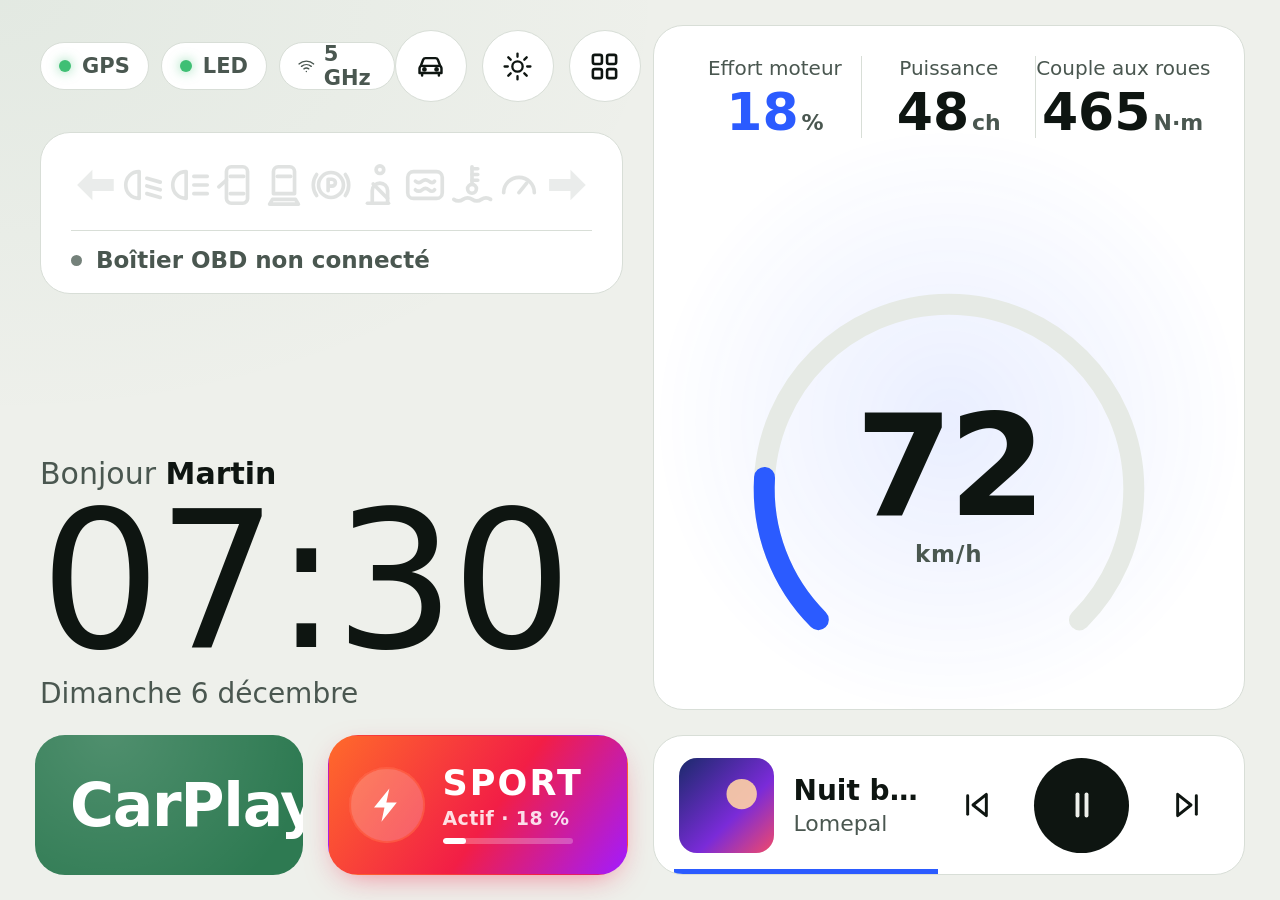
==== commit 77444f1e: "Update index.html" ====
--- a/francleint/src/main/assets/www/home/index.html
+++ b/francleint/src/main/assets/www/home/index.html
@@ -57,12 +57,12 @@
 
 /* Instruments (passager) : jauge d'effort en arc, vitesse au centre */
 .gauge { position: relative; overflow: hidden; border-radius: 1.5rem; background: var(--surface); border: 1px solid var(--line); display: flex; flex-direction: column; align-items: center; justify-content: space-between; padding: 1.5rem 1.75rem 1.25rem; min-height: 0; }
-.gauge::before { content: ""; position: absolute; left: 50%; top: 58%; width: 30rem; height: 30rem; margin: -15rem 0 0 -15rem; border-radius: 50%;
+.gauge::before { content: ""; position: absolute; left: 50%; top: 58%; width: 30rem; height: 30rem; margin: -15rem 0 0 -15rem; border-radius: 50%; will-change: opacity;
   background: radial-gradient(closest-side, var(--live), transparent 100%); opacity: var(--gop, .10); transition: opacity 500ms var(--ease), background 500ms var(--ease); pointer-events: none; }
 .ring { position: relative; width: 21rem; height: 21rem; flex: none; margin-bottom: -.75rem; }
 .ring svg { position: absolute; left: 0; top: 0; width: 100%; height: 100%; }
 .ring .trk { fill: none; stroke: var(--surface-2); stroke-width: 10; stroke-linecap: round; }
-.ring .val { fill: none; stroke: var(--live); stroke-width: 10; stroke-linecap: round; transition: stroke-dasharray 300ms var(--ease), stroke 500ms var(--ease); }
+.ring .val { fill: none; stroke: var(--live); stroke-width: 10; stroke-linecap: round; transition: stroke-dasharray 110ms linear, stroke 500ms var(--ease); }
 .ring .tick { stroke: var(--line); stroke-width: 2; }
 .ring .mid { position: absolute; left: 0; right: 0; top: 50%; margin-top: -4.6rem; text-align: center; }
 .ring .spd { display: block; font-size: 7rem; font-weight: 600; font-stretch: 75%; letter-spacing: -.03em; line-height: 1; font-variant-numeric: tabular-nums; }
@@ -87,25 +87,25 @@
 .sport { --hot: #FF4B2B; flex: none; width: 15rem; position: relative; overflow: hidden; border-radius: 1.5rem; background: var(--surface);
   border: 1px solid rgba(255,75,43,.55); padding: 0 1.25rem 0 1rem; display: flex; align-items: center; text-align: left; color: var(--ink);
   transition: background 400ms var(--ease), border-color 400ms var(--ease), box-shadow 400ms var(--ease); }
-.sport::after { content: ""; position: absolute; top: 0; bottom: 0; left: -60%; width: 40%; pointer-events: none;
-  background: linear-gradient(100deg, transparent, rgba(255,255,255,.10), transparent); transform: skewX(-18deg); animation: sp-sheen 4.8s ease-in-out 1.2s infinite; }
+.sport::after { content: ""; position: absolute; top: 0; bottom: 0; left: -60%; width: 40%; pointer-events: none; will-change: transform;
+  background: linear-gradient(100deg, transparent, rgba(255,255,255,.10), transparent); transform: translateX(0) skewX(-18deg); animation: sp-sheen 4.8s ease-in-out 1.2s infinite; }
 .sport .bolt { position: relative; flex: none; width: 3.8rem; height: 3.8rem; border-radius: 50%; display: flex; align-items: center; justify-content: center;
   background: rgba(255,75,43,.14); margin-right: .9rem; }
-.sport .bolt::before { content: ""; position: absolute; top: 0; left: 0; right: 0; bottom: 0; border-radius: 50%; box-shadow: 0 0 0 0 rgba(255,75,43,.55); animation: sp-ping 2.4s cubic-bezier(.22,1,.36,1) infinite; }
+.sport .bolt::before { content: ""; position: absolute; top: 0; left: 0; right: 0; bottom: 0; border-radius: 50%; border: 2px solid rgba(255,75,43,.55); will-change: transform, opacity; animation: sp-ping 2.4s cubic-bezier(.22,1,.36,1) infinite; }
 .sport .bolt svg { width: 1.9rem; height: 1.9rem; fill: var(--hot); stroke: none; }
 .sport b { display: block; font-size: 1.75rem; font-weight: 700; font-stretch: 75%; letter-spacing: .06em; line-height: 1; }
 .sport small { display: block; white-space: nowrap; margin-top: .3rem; font-size: .95rem; font-weight: 600; color: var(--hot); letter-spacing: .02em; }
 .sport .meter { display: none; position: relative; height: .3rem; margin-top: .45rem; border-radius: 999px; background: rgba(255,255,255,.25); overflow: hidden; width: 6.5rem; }
 .sport .meter i { position: absolute; left: 0; top: 0; bottom: 0; width: 0; background: #fff; border-radius: 999px; transition: width 300ms var(--ease); }
 .sport.on { border-color: transparent; color: #fff; background: linear-gradient(125deg, #FF6A2B 0%, #F21E46 55%, #A21BFF 100%);
-  box-shadow: 0 .6rem 2.2rem -.8rem rgba(242,30,70,.85); animation: sp-breathe 2.6s ease-in-out infinite; }
+  box-shadow: 0 .6rem 2.4rem -.6rem rgba(200,30,120,.8); }
 .sport.on .bolt { background: rgba(255,255,255,.22); }
 .sport.on .bolt::before { animation: none; }
 .sport.on .bolt svg { fill: #fff; }
 .sport.on small { color: rgba(255,255,255,.85); }
 .sport.on .meter { display: block; }
-@keyframes sp-ping { 0% { box-shadow: 0 0 0 0 rgba(255,75,43,.55); } 70%, 100% { box-shadow: 0 0 0 1.1rem rgba(255,75,43,0); } }
-@keyframes sp-sheen { 0% { left: -60%; } 55%, 100% { left: 130%; } }
+@keyframes sp-ping { 0% { transform: scale(1); opacity: 1; } 70%, 100% { transform: scale(1.6); opacity: 0; } }
+@keyframes sp-sheen { 0% { transform: translateX(0) skewX(-18deg); } 55%, 100% { transform: translateX(475%) skewX(-18deg); } }
 @keyframes sp-breathe { 0%, 100% { box-shadow: 0 .6rem 2.2rem -.8rem rgba(242,30,70,.85); } 50% { box-shadow: 0 .6rem 2.8rem -.4rem rgba(162,27,255,.75); } }
 .sport.cold { border-color: transparent; color: #fff; background: linear-gradient(125deg, #2B6BFF 0%, #1C3FD6 60%, #142A8F 100%); }
 .sport.cold::after { display: none; }
@@ -209,17 +209,21 @@
 
 /* ───── Voiture (boîtier OBD) : voyants, clignotants, rapport, page Voiture ───── */
 :root { --ok: #3FBF74; --hi: #4C8DFF; --warn: #F5A524; --bad: #E0583A; }
-.ring .lamps { position: absolute; left: 50%; bottom: 1.1rem; width: 12rem; margin-left: -6rem; display: flex; justify-content: center; align-items: center; height: 2.4rem; pointer-events: none; }
-.lp { display: none; align-items: center; height: 2.4rem; margin: 0 .3rem; opacity: 0; transform: scale(.7); }
-.lp.on { display: flex; animation: lp-in 260ms var(--ease) forwards; }
-.ring .lp svg { position: static; width: 2.1rem; height: 2.1rem; fill: none; stroke: currentColor; stroke-width: 2.1; stroke-linecap: round; stroke-linejoin: round; }
-.lp em { font-style: normal; font-size: .85rem; font-weight: 700; letter-spacing: .06em; margin-left: .25rem; }
-.lp.g { color: #43D17E; } .lp.b { color: #5C9BFF; } .lp.r { color: #FF5A3C; } .lp.a { color: #FFB020; } .lp.w { color: var(--ink); }
-.lp.g svg, .lp.b svg, .lp.r svg, .lp.a svg { -webkit-filter: drop-shadow(0 0 .35rem currentColor); filter: drop-shadow(0 0 .35rem currentColor); }
-body.jour .lp svg { -webkit-filter: none; filter: none; }
-@keyframes lp-in { to { opacity: 1; transform: none; } }
-.ring svg.blk { position: absolute; top: 50%; left: auto; width: 2.6rem; height: 2.6rem; margin-top: -1.3rem; fill: #43D17E; opacity: .07; transition: opacity 120ms linear; }
-.ring svg.blk.on { -webkit-filter: drop-shadow(0 0 .5rem rgba(67,209,126,.8)); filter: drop-shadow(0 0 .5rem rgba(67,209,126,.8)); }
+.cluster { margin-top: 1.5rem; padding: 1.15rem 1.5rem 1rem; border-radius: 1.5rem; border: 1px solid var(--line);
+  background: linear-gradient(180deg, var(--surface) 0%, rgba(0,0,0,0) 140%); }
+.cl-row { display: flex; align-items: center; justify-content: space-between; height: 2.9rem; }
+.cluster .ic { position: relative; width: 2.5rem; height: 2.5rem; display: flex; align-items: center; justify-content: center; color: var(--ink-3); opacity: .22; transition: opacity 220ms var(--ease), color 220ms var(--ease); }
+.cluster .ic svg { width: 2.3rem; height: 2.3rem; fill: none; stroke: currentColor; stroke-width: 1.9; stroke-linecap: round; stroke-linejoin: round; }
+.cluster svg.ic.arr { width: 2.6rem; height: 2.6rem; fill: currentColor; stroke: none; opacity: .14; }
+.cluster .ic.on { opacity: 1; }
+.cluster .ic.on.g { color: #43D17E; } .cluster .ic.on.b { color: #5C9BFF; } .cluster .ic.on.r { color: #FF5A3C; } .cluster .ic.on.a { color: #FFB020; } .cluster .ic.on.w { color: var(--ink); }
+.cluster .ic.on::after { content: ""; position: absolute; left: 50%; top: 50%; width: 3.2rem; height: 3.2rem; margin: -1.6rem 0 0 -1.6rem; border-radius: 50%;
+  background: radial-gradient(closest-side, currentColor, transparent); opacity: .16; pointer-events: none; }
+.cluster svg.ic.arr.on { animation: blk 680ms steps(1) infinite; }
+.cl-msg { display: flex; align-items: center; margin-top: .8rem; padding-top: .8rem; border-top: 1px solid var(--line); font-size: 1.15rem; font-weight: 600; color: var(--ink-2); white-space: nowrap; overflow: hidden; text-overflow: ellipsis; }
+.cl-msg i { flex: none; width: .55rem; height: .55rem; border-radius: 50%; margin-right: .7rem; background: var(--ink-3); }
+.cl-msg.ok i { background: #43D17E; } .cl-msg.r { color: #FF6B4E; } .cl-msg.r i { background: #FF5A3C; } .cl-msg.b i { background: #5C9BFF; } .cl-msg.a i { background: #FFB020; } .cl-msg.g i { background: #43D17E; }
+body.jour .cluster { background: var(--surface); }
 .ring svg.blk.l { left: -1.2rem; } .ring svg.blk.r { right: -1.2rem; }
 .blk.on { animation: blk 680ms steps(1) infinite; }
 @keyframes blk { 0% { opacity: 1; } 50% { opacity: .12; } }
@@ -227,38 +231,57 @@
 .ring .gear.on { display: block; }
 .ring .gear.rv { background: var(--ink); color: var(--bg); }
 
-#car { grid-template-rows: 2.75rem minmax(0,1fr); }
-.carv { min-height: 0; display: grid; grid-template-columns: minmax(0,1fr) minmax(0,1.45fr); grid-gap: 1.25rem; gap: 1.25rem; }
-.carbox { position: relative; overflow: hidden; border-radius: 1.5rem; background: var(--surface); border: 1px solid var(--line); display: flex; align-items: center; justify-content: center; }
-.carbox svg { height: 100%; width: auto; max-width: 100%; }
+#car { grid-template-rows: 2.75rem minmax(0,1fr); --paint1: #2B3036; --paint2: #121519; --glass1: #0B0E10; --glass2: #1E252B; }
+body.jour #car { --paint1: #F3F5F6; --paint2: #C7CDD2; --glass1: #2A3238; --glass2: #56626B; }
+.carv { min-height: 0; display: grid; grid-template-columns: minmax(0,.92fr) minmax(0,1.5fr); grid-gap: 1.25rem; gap: 1.25rem; }
+.carbox { position: relative; overflow: hidden; border-radius: 1.75rem; border: 1px solid var(--line);
+  background: radial-gradient(60% 50% at 50% 55%, var(--surface-2), var(--surface) 70%); display: flex; align-items: center; justify-content: center; }
+.carbox svg { height: 94%; width: auto; max-width: 100%; }
 .carbox .off { position: absolute; left: 0; right: 0; bottom: 1.25rem; text-align: center; font-size: 1.05rem; font-weight: 600; color: var(--ink-3); }
-.cv .body { fill: var(--surface-2); stroke: var(--line); stroke-width: 2; }
-.cv .glass { fill: var(--bg); opacity: .8; }
-.cv .roof { fill: var(--surface); stroke: var(--line); stroke-width: 1.5; }
-.cv .door { stroke: var(--ink-3); stroke-width: 5; stroke-linecap: round; transition: stroke 250ms var(--ease); }
-.cv .door.open { stroke: var(--bad); }
-.cv .trunk { fill: none; stroke: var(--ink-3); stroke-width: 5; stroke-linecap: round; transition: stroke 250ms var(--ease), transform 300ms var(--ease); }
-.cv .trunk.open { stroke: var(--bad); }
-.cv .wheel { fill: var(--ink-3); }
-.cv .lamp { fill: var(--ink-3); transition: fill 250ms var(--ease); }
-.cv .lamp.on { fill: #F4F1E6; }
-.cv .tail { fill: #4A2420; transition: fill 200ms var(--ease); }
-.cv .tail.on { fill: #FF3B30; } .cv .tail.rev { fill: #FFFFFF; }
-.cv .beam { opacity: 0; transition: opacity 300ms var(--ease); }
-.cv .beam.on { opacity: 1; }
-.cv .ind { fill: transparent; }
-.cv .ind.on { fill: #FFA41B; animation: blk 680ms steps(1) infinite; }
-.cv .lock { fill: none; stroke: var(--ink-3); stroke-width: 3; stroke-linecap: round; transition: stroke 250ms var(--ease); }
-.cv .lock.on { stroke: var(--ok); }
-.cgrid { min-height: 0; display: grid; grid-template-columns: repeat(3, minmax(0,1fr)); grid-template-rows: repeat(3, minmax(0,1fr)); grid-gap: 1rem; gap: 1rem; }
-.ct { position: relative; overflow: hidden; border-radius: 1.25rem; background: var(--surface); border: 1px solid var(--line); padding: 1rem 1.25rem; display: flex; flex-direction: column; justify-content: space-between; }
-.ct span { font-size: 1rem; font-weight: 500; color: var(--ink-2); white-space: nowrap; }
-.ct b { font-size: 3.4rem; font-weight: 600; font-stretch: 75%; line-height: 1; font-variant-numeric: tabular-nums; white-space: nowrap; }
-.ct b small { font-size: 1.1rem; font-weight: 600; color: var(--ink-2); margin-left: .2rem; }
-.ct .bar { height: .45rem; border-radius: 999px; background: var(--surface-2); overflow: hidden; }
-.ct .bar i { display: block; height: 100%; width: 0; border-radius: 999px; background: var(--live); transition: width 200ms linear; }
-.ct.brk .bar i { background: var(--bad); }
-.ct.hot b { color: var(--live); }
+.carbox .lockst { position: absolute; left: 1.25rem; top: 1.1rem; display: flex; align-items: center; font-size: 1rem; font-weight: 600; color: var(--ink-2); }
+.carbox .lockst svg { width: 1.3rem; height: 1.3rem; margin-right: .45rem; fill: none; stroke: currentColor; stroke-width: 2; stroke-linecap: round; }
+.carbox .lockst.on { color: #43D17E; }
+.carbox .kmst { position: absolute; right: 1.25rem; top: 1.1rem; font-size: 1rem; font-weight: 600; color: var(--ink-2); font-variant-numeric: tabular-nums; }
+.cv .door, .cv .hatch { transition: transform 450ms var(--ease); }
+.cv .door path, .cv .hatch path { fill: url(#gPaint); stroke: rgba(255,255,255,.06); stroke-width: 1; transition: stroke 250ms var(--ease); }
+.cv .door.open path, .cv .hatch.open path { stroke: #FF5A3C; stroke-width: 2.5; fill: rgba(255,90,60,.28); }
+.cv .beam, .cv .glow { opacity: 0; transition: opacity 350ms var(--ease); }
+.cv .beam.on, .cv .glow.on { opacity: 1; }
+.cv .ind.on { animation: blk 680ms steps(1) infinite; }
+.cv .hl { fill: #3A4148; transition: fill 250ms var(--ease); } .cv .hl.on { fill: #F6F3E8; }
+.cv .tl { fill: #4A1D1A; transition: fill 200ms var(--ease); } .cv .tl.on { fill: #E0352B; } .cv .tl.brake { fill: #FF4A3A; }
+.cv .rev { fill: transparent; transition: fill 200ms var(--ease); } .cv .rev.on { fill: #FFFFFF; }
+.cv .fw { transition: transform 200ms linear; }
+.cdata { min-height: 0; display: grid; grid-template-rows: minmax(0,1.25fr) minmax(0,1fr) minmax(0,1fr); grid-gap: 1rem; gap: 1rem; }
+.crow { min-height: 0; display: grid; grid-gap: 1rem; gap: 1rem; }
+.crow.r3 { grid-template-columns: repeat(3, minmax(0,1fr)); } .crow.r2 { grid-template-columns: minmax(0,1.4fr) minmax(0,1fr); }
+.cc { position: relative; overflow: hidden; min-width: 0; border-radius: 1.5rem; background: var(--surface); border: 1px solid var(--line); padding: 1.1rem 1.4rem; display: flex; flex-direction: column; justify-content: space-between; }
+.cc .lb { font-size: .95rem; font-weight: 600; letter-spacing: .08em; text-transform: uppercase; color: var(--ink-3); }
+.cc .v { font-size: 3rem; font-weight: 600; font-stretch: 75%; line-height: 1; font-variant-numeric: tabular-nums; white-space: nowrap; }
+.cc .v small { font-size: 1.05rem; font-weight: 600; color: var(--ink-2); margin-left: .3rem; letter-spacing: 0; }
+.cc .tr { height: .4rem; border-radius: 999px; background: var(--surface-2); overflow: hidden; }
+.cc .tr i { display: block; height: 100%; width: 0; border-radius: 999px; background: var(--live); transition: width 120ms linear; }
+.tach { flex-direction: row; align-items: stretch; }
+.tach .tm { flex: 1; min-width: 0; display: flex; flex-direction: column; justify-content: space-between; }
+.tach .v { font-size: 5.2rem; color: var(--ink); }
+.segs { display: flex; height: 1.1rem; }
+.segs i { flex: 1; margin-right: .22rem; border-radius: .2rem; background: var(--surface-2); transition: background 90ms linear; }
+.segs i:last-child { margin-right: 0; }
+.segs i.on { background: var(--live); } .segs i.red { background: rgba(255,90,60,.25); } .segs i.red.on { background: #FF5A3C; }
+.tach .gr { flex: none; width: 7.5rem; margin-left: 1.4rem; border-left: 1px solid var(--line); display: flex; flex-direction: column; align-items: center; justify-content: center; }
+.tach .gr b { font-size: 5.6rem; font-weight: 700; font-stretch: 75%; line-height: 1; }
+.tach .gr span { margin-top: .3rem; font-size: .95rem; font-weight: 600; letter-spacing: .08em; text-transform: uppercase; color: var(--ink-3); }
+.cc.water .tr i { background: linear-gradient(90deg, #5C9BFF, #43D17E 65%, #FF5A3C); }
+.ped { display: flex; flex-direction: column; justify-content: center; }
+.ped div { display: flex; align-items: center; }
+.ped div + div { margin-top: 1rem; }
+.ped em { width: 8.5rem; flex: none; font-style: normal; font-size: 1.05rem; font-weight: 600; color: var(--ink-2); }
+.ped .tr { flex: 1; height: .7rem; }
+.ped b { width: 4rem; flex: none; text-align: right; font-size: 1.5rem; font-weight: 600; font-stretch: 75%; font-variant-numeric: tabular-nums; }
+.ped .brk i { background: #FF5A3C; }
+.steer { flex-direction: row; align-items: center; }
+.steer svg { flex: none; width: 5.5rem; height: 5.5rem; margin-right: 1.25rem; fill: none; stroke: var(--ink-2); stroke-width: 2.2; stroke-linecap: round; transition: transform 120ms linear; }
+.steer > div { min-width: 0; display: flex; flex-direction: column; justify-content: space-between; align-self: stretch; }
 
 #sheet { position: fixed; top: 0; right: 0; bottom: 0; left: 0; z-index: 92; background: rgba(0,0,0,.55); display: none; align-items: center; justify-content: center; }
 #sheet.on { display: flex; }
@@ -300,17 +323,17 @@
   <symbol id="i-cam" viewBox="0 0 24 24" fill="none" stroke-width="2" stroke-linecap="round" stroke-linejoin="round"><path d="M23 7l-7 5 7 5V7z"/><rect x="1" y="5" width="15" height="14" rx="2"/></symbol>
   <symbol id="i-apps" viewBox="0 0 24 24" fill="none" stroke-width="2" stroke-linecap="round" stroke-linejoin="round"><rect x="3" y="3" width="7" height="7" rx="1.5"/><rect x="14" y="3" width="7" height="7" rx="1.5"/><rect x="3" y="14" width="7" height="7" rx="1.5"/><rect x="14" y="14" width="7" height="7" rx="1.5"/></symbol>
   <symbol id="i-gear" viewBox="0 0 24 24" fill="none" stroke-width="2" stroke-linecap="round" stroke-linejoin="round"><line x1="4" y1="21" x2="4" y2="14"/><line x1="4" y1="10" x2="4" y2="3"/><line x1="12" y1="21" x2="12" y2="12"/><line x1="12" y1="8" x2="12" y2="3"/><line x1="20" y1="21" x2="20" y2="16"/><line x1="20" y1="12" x2="20" y2="3"/><line x1="1" y1="14" x2="7" y2="14"/><line x1="9" y1="8" x2="15" y2="8"/><line x1="17" y1="16" x2="23" y2="16"/></symbol>
-  <symbol id="i-car" viewBox="0 0 24 24" fill="none" stroke-width="2" stroke-linecap="round" stroke-linejoin="round"><path d="M3 16.5v-3.5l2.2-5h13.6l2.2 5v3.5z"/><circle cx="7.5" cy="16.5" r="1.8"/><circle cx="16.5" cy="16.5" r="1.8"/></symbol>
+  <symbol id="i-car" viewBox="0 0 24 24" fill="none" stroke-width="1.9" stroke-linecap="round" stroke-linejoin="round"><path d="M4.5 11.5 6.3 6.8A2 2 0 0 1 8.2 5.5h7.6a2 2 0 0 1 1.9 1.3l1.8 4.7"/><path d="M3.5 13.5a2 2 0 0 1 2-2h13a2 2 0 0 1 2 2v3.5h-17z"/><path d="M5.5 17v2M18.5 17v2"/><circle cx="7.3" cy="14.3" r=".9"/><circle cx="16.7" cy="14.3" r=".9"/></symbol>
   <symbol id="i-low" viewBox="0 0 24 24"><path d="M10 5C6 5 3 8 3 12s3 7 7 7V5z"/><path d="M14 8.5l7 2M14 12.5l7 2M14 16.5l7 2"/></symbol>
   <symbol id="i-high" viewBox="0 0 24 24"><path d="M10 5C6 5 3 8 3 12s3 7 7 7V5z"/><path d="M14 7.5h7M14 12h7M14 16.5h7"/></symbol>
   <symbol id="i-pos" viewBox="0 0 24 24"><path d="M9 7.5c-2.5 0-4.5 2-4.5 4.5s2 4.5 4.5 4.5z"/><path d="M13 9.5l4-1.5M13 14.5l4 1.5M2.5 12H1"/></symbol>
-  <symbol id="i-door" viewBox="0 0 24 24"><rect x="8" y="2.5" width="9" height="19" rx="3.5"/><path d="M8 9l-5 3.5"/></symbol>
-  <symbol id="i-trunk" viewBox="0 0 24 24"><rect x="7.5" y="2.5" width="9" height="15" rx="3.5"/><path d="M7.5 17.5l-2 4h13l-2-4"/></symbol>
+  <symbol id="i-door" viewBox="0 0 24 24"><path d="M9 2.5h6a2.5 2.5 0 0 1 2.5 2.5v14a2.5 2.5 0 0 1-2.5 2.5H9A2.5 2.5 0 0 1 6.5 19V5A2.5 2.5 0 0 1 9 2.5z"/><path d="M8.5 7.5h7M8.5 16.5h7"/><path d="M6.5 9.5 2.5 13"/></symbol>
+  <symbol id="i-trunk" viewBox="0 0 24 24"><path d="M9 2.5h6a2.5 2.5 0 0 1 2.5 2.5v11.5h-11V5A2.5 2.5 0 0 1 9 2.5z"/><path d="M8.5 7.5h7"/><path d="M6 19.5h12l1.5 2.5h-15z"/></symbol>
   <symbol id="i-park" viewBox="0 0 24 24"><circle cx="12" cy="12" r="6.5"/><path d="M4.5 6.5a9.5 9.5 0 0 0 0 11M19.5 6.5a9.5 9.5 0 0 1 0 11M10.5 15V9h2a1.8 1.8 0 0 1 0 3.6h-2"/></symbol>
-  <symbol id="i-belt" viewBox="0 0 24 24"><circle cx="12" cy="4.5" r="2"/><path d="M7.5 21v-7a4.5 4.5 0 0 1 9 0v7M8.5 9.5l7.5 9"/></symbol>
+  <symbol id="i-belt" viewBox="0 0 24 24"><circle cx="13" cy="4" r="2"/><path d="M9 21.5V15a4 4 0 0 1 4-4h0a4 4 0 0 1 4 4v6.5"/><path d="M9.5 11.5 17 19"/><path d="M6.5 21.5h11"/></symbol>
   <symbol id="i-limit" viewBox="0 0 24 24"><path d="M4 16a8 8 0 1 1 16 0"/><path d="M12 16l4-5"/></symbol>
   <symbol id="i-defrost" viewBox="0 0 24 24"><rect x="3" y="5" width="18" height="14" rx="3"/><path d="M7 10c1.2 1 2.3 1 3.5 0s2.3-1 3.5 0 2.3 1 3 0M7 14.5c1.2 1 2.3 1 3.5 0s2.3-1 3.5 0 2.3 1 3 0"/></symbol>
-  <symbol id="i-temp" viewBox="0 0 24 24"><path d="M12 3v11"/><circle cx="12" cy="17" r="3"/><path d="M15.5 6h3M15.5 10h3"/></symbol>
+  <symbol id="i-temp" viewBox="0 0 24 24"><path d="M12 2.5v9"/><path d="M12 3.5h3M12 6.5h3M12 9.5h3"/><circle cx="12" cy="14" r="2.3"/><path d="M2.5 19.5c1.6 1.1 3.2 1.1 4.8 0s3.2-1.1 4.8 0 3.2 1.1 4.8 0 3.2-1.1 4.8 0"/></symbol>
   <symbol id="i-lock" viewBox="0 0 24 24"><rect x="5" y="11" width="14" height="10" rx="2.5"/><path d="M8 11V8a4 4 0 0 1 8 0v3"/></symbol>
   <symbol id="i-blk" viewBox="0 0 24 24"><path d="M10.5 4.5 3 12l7.5 7.5v-4.5H21V9H10.5z"/></symbol>
   <symbol id="i-chev" viewBox="0 0 24 24" fill="none" stroke-width="2" stroke-linecap="round" stroke-linejoin="round"><polyline points="9 18 15 12 9 6"/></symbol>
@@ -334,6 +357,22 @@
           <button class="act" data-page="settings" aria-label="Réglages"><svg><use href="#i-gear"/></svg></button>
         </div>
       </div>
+      <section class="cluster" aria-label="Voyants">
+        <div class="cl-row">
+          <svg class="ic arr g" id="blkL" viewBox="0 0 24 24"><use href="#i-blk"/></svg>
+          <span class="ic g" id="tCo"><svg><use href="#i-low"/></svg></span>
+          <span class="ic b" id="tPl"><svg><use href="#i-high"/></svg></span>
+          <span class="ic r" id="tPo"><svg><use href="#i-door"/></svg></span>
+          <span class="ic r" id="tCf"><svg><use href="#i-trunk"/></svg></span>
+          <span class="ic r" id="tFm"><svg><use href="#i-park"/></svg></span>
+          <span class="ic r" id="tCe"><svg><use href="#i-belt"/></svg></span>
+          <span class="ic a" id="tDg"><svg><use href="#i-defrost"/></svg></span>
+          <span class="ic b" id="tEf"><svg><use href="#i-temp"/></svg></span>
+          <span class="ic w" id="tLr"><svg><use href="#i-limit"/></svg></span>
+          <svg class="ic arr g" id="blkR" viewBox="0 0 24 24" style="transform:scaleX(-1)"><use href="#i-blk"/></svg>
+        </div>
+        <p class="cl-msg" id="clMsg"><i></i><span>Boîtier OBD non connecté</span></p>
+      </section>
       <div style="margin-top:auto">
         <p class="hello" id="hello">Bonjour <b>Martin</b></p>
         <p class="clock" id="clock">--:--</p>
@@ -352,20 +391,6 @@
           <circle class="val" id="dArc" cx="100" cy="100" r="88" stroke-dasharray="0 552.9" transform="rotate(135 100 100)"/>
         </svg>
         <div class="mid"><b class="spd" id="dSpeed">—</b><span class="unit">km/h</span><span class="gear" id="dGear"></span></div>
-        <div class="lamps" id="lamps">
-          <span class="lp g" id="tVl"><svg><use href="#i-pos"/></svg></span>
-          <span class="lp g" id="tCo"><svg><use href="#i-low"/></svg></span>
-          <span class="lp b" id="tPl"><svg><use href="#i-high"/></svg></span>
-          <span class="lp r" id="tPo"><svg><use href="#i-door"/></svg></span>
-          <span class="lp r" id="tCf"><svg><use href="#i-trunk"/></svg></span>
-          <span class="lp r" id="tFm"><svg><use href="#i-park"/></svg></span>
-          <span class="lp r" id="tCe"><svg><use href="#i-belt"/></svg></span>
-          <span class="lp w" id="tLr"><svg><use href="#i-limit"/></svg><em id="tLrT">LIM</em></span>
-          <span class="lp a" id="tDg"><svg><use href="#i-defrost"/></svg></span>
-          <span class="lp b" id="tEf"><svg><use href="#i-temp"/></svg></span>
-        </div>
-        <svg class="blk l" id="blkL" viewBox="0 0 24 24"><use href="#i-blk"/></svg>
-        <svg class="blk r" id="blkR" viewBox="0 0 24 24" style="transform:scaleX(-1)"><use href="#i-blk"/></svg>
       </div>
     </section>
     <div class="dock">
@@ -389,46 +414,63 @@
   <header><h1>Voiture</h1><button data-page="home">Retour</button></header>
   <div class="carv">
     <div class="carbox">
-      <svg class="cv" viewBox="0 0 240 440" aria-label="Vue de dessus de la Clio">
+      <p class="kmst" id="cKm">—</p>
+      <p class="lockst" id="cLock"><svg viewBox="0 0 24 24"><rect x="5" y="11" width="14" height="10" rx="2.5"/><path d="M8 11V8a4 4 0 0 1 8 0v3"/></svg><span>—</span></p>
+      <svg class="cv" viewBox="0 0 300 560" aria-label="Ta Clio vue de dessus">
         <defs>
-          <linearGradient id="gBeam" x1="0" y1="1" x2="0" y2="0"><stop offset="0" stop-color="#FFF6D8" stop-opacity=".55"/><stop offset="1" stop-color="#FFF6D8" stop-opacity="0"/></linearGradient>
-          <linearGradient id="gHigh" x1="0" y1="1" x2="0" y2="0"><stop offset="0" stop-color="#CFE0FF" stop-opacity=".6"/><stop offset="1" stop-color="#CFE0FF" stop-opacity="0"/></linearGradient>
+          <linearGradient id="gPaint" x1="0" y1="0" x2="1" y2="0"><stop offset="0" style="stop-color:var(--paint2)"/><stop offset=".5" style="stop-color:var(--paint1)"/><stop offset="1" style="stop-color:var(--paint2)"/></linearGradient>
+          <linearGradient id="gGlass" x1="0" y1="0" x2="0" y2="1"><stop offset="0" style="stop-color:var(--glass2)"/><stop offset="1" style="stop-color:var(--glass1)"/></linearGradient>
+          <linearGradient id="gRoof" x1="0" y1="0" x2="1" y2="1"><stop offset="0" style="stop-color:var(--paint1)"/><stop offset=".55" style="stop-color:var(--paint2)"/><stop offset="1" style="stop-color:var(--paint1)"/></linearGradient>
+          <linearGradient id="gLow" x1="0" y1="1" x2="0" y2="0"><stop offset="0" stop-color="#FFF4D6" stop-opacity=".55"/><stop offset="1" stop-color="#FFF4D6" stop-opacity="0"/></linearGradient>
+          <linearGradient id="gHigh" x1="0" y1="1" x2="0" y2="0"><stop offset="0" stop-color="#DCE8FF" stop-opacity=".6"/><stop offset="1" stop-color="#DCE8FF" stop-opacity="0"/></linearGradient>
+          <radialGradient id="gAmb"><stop offset="0" stop-color="#FFA41B" stop-opacity=".95"/><stop offset="1" stop-color="#FFA41B" stop-opacity="0"/></radialGradient>
+          <radialGradient id="gRed"><stop offset="0" stop-color="#FF3B30" stop-opacity=".7"/><stop offset="1" stop-color="#FF3B30" stop-opacity="0"/></radialGradient>
+          <radialGradient id="gShadow"><stop offset="0" stop-color="#000" stop-opacity=".45"/><stop offset="1" stop-color="#000" stop-opacity="0"/></radialGradient>
         </defs>
-        <path class="beam" id="cvLow" fill="url(#gBeam)" d="M72 98 L38 30 L108 30 Z M168 98 L132 30 L202 30 Z"/>
-        <path class="beam" id="cvHigh" fill="url(#gHigh)" d="M72 98 L20 0 L120 0 Z M168 98 L120 0 L220 0 Z"/>
-        <rect class="wheel" id="cvWL" x="48" y="128" width="14" height="40" rx="5"/>
-        <rect class="wheel" id="cvWR" x="178" y="128" width="14" height="40" rx="5"/>
-        <rect class="wheel" x="48" y="318" width="14" height="40" rx="5"/>
-        <rect class="wheel" x="178" y="318" width="14" height="40" rx="5"/>
-        <rect class="body" x="58" y="88" width="124" height="320" rx="40"/>
-        <rect class="lamp" id="cvHL" x="66" y="94" width="26" height="9" rx="4"/>
-        <rect class="lamp" id="cvHR" x="148" y="94" width="26" height="9" rx="4"/>
-        <circle class="ind" id="cvIFL" cx="64" cy="112" r="6"/><circle class="ind" id="cvIFR" cx="176" cy="112" r="6"/>
-        <circle class="ind" id="cvIRL" cx="64" cy="386" r="6"/><circle class="ind" id="cvIRR" cx="176" cy="386" r="6"/>
-        <path class="glass" d="M76 176 Q120 156 164 176 L158 206 Q120 194 82 206 Z"/>
-        <rect class="roof" x="78" y="212" width="84" height="118" rx="16"/>
-        <path class="glass" d="M82 336 Q120 346 158 336 L162 360 Q120 370 78 360 Z"/>
-        <g id="cvLock" class="lock" transform="translate(108 256)"><rect x="2" y="12" width="20" height="15" rx="3"/><path d="M6 12V8a6 6 0 0 1 12 0v4"/></g>
-        <line class="door" id="cvDFL" x1="58" y1="206" x2="58" y2="272"/>
-        <line class="door" id="cvDFR" x1="182" y1="206" x2="182" y2="272"/>
-        <line class="door" x1="58" y1="280" x2="58" y2="334"/>
-        <line class="door" x1="182" y1="280" x2="182" y2="334"/>
-        <line class="trunk" id="cvTrunk" x1="84" y1="408" x2="156" y2="408"/>
-        <rect class="tail" id="cvTL" x="64" y="394" width="22" height="8" rx="3"/>
-        <rect class="tail" id="cvTR" x="154" y="394" width="22" height="8" rx="3"/>
+        <path class="beam" id="cvLow" fill="url(#gLow)" d="M96 92 L58 4 L132 4 Z M204 92 L168 4 L242 4 Z"/>
+        <path class="beam" id="cvHigh" fill="url(#gHigh)" d="M96 92 L30 -40 L150 -40 Z M204 92 L150 -40 L270 -40 Z"/>
+        <ellipse cx="150" cy="290" rx="128" ry="240" fill="url(#gShadow)"/>
+        <g class="fw" id="cvWL"><rect x="52" y="128" width="18" height="52" rx="7" fill="#0C0E10"/></g>
+        <g class="fw" id="cvWR"><rect x="230" y="128" width="18" height="52" rx="7" fill="#0C0E10"/></g>
+        <rect x="52" y="388" width="18" height="52" rx="7" fill="#0C0E10"/>
+        <rect x="230" y="388" width="18" height="52" rx="7" fill="#0C0E10"/>
+        <path fill="url(#gPaint)" d="M150 74 C206 74 232 92 236 132 L241 196 C244 226 244 386 241 432 C239 470 222 494 150 494 C78 494 61 470 59 432 C56 386 56 226 59 196 L64 132 C68 92 94 74 150 74 Z"/>
+        <path d="M112 86 C120 120 122 150 120 176 M188 86 C180 120 178 150 180 176" stroke="rgba(255,255,255,.07)" stroke-width="1.5" fill="none"/>
+        <path fill="url(#gGlass)" d="M86 196 C112 176 188 176 214 196 L203 244 C178 234 122 234 97 244 Z"/>
+        <path d="M100 196 C122 186 140 184 150 184" stroke="rgba(255,255,255,.18)" stroke-width="3" stroke-linecap="round" fill="none"/>
+        <rect x="98" y="248" width="104" height="150" rx="24" fill="url(#gRoof)"/>
+        <path fill="url(#gGlass)" d="M98 404 C122 412 178 412 202 404 L210 440 C182 452 118 452 90 440 Z"/>
+        <ellipse cx="52" cy="206" rx="9" ry="6" fill="url(#gPaint)"/><ellipse cx="248" cy="206" rx="9" ry="6" fill="url(#gPaint)"/>
+        <g class="door" id="cvDFL"><path d="M58 204 L70 204 L70 300 L57 300 Z"/></g>
+        <g class="door" id="cvDFR"><path d="M242 204 L230 204 L230 300 L243 300 Z"/></g>
+        <path d="M60 304 H70 M230 304 H240" stroke="rgba(0,0,0,.35)" stroke-width="2"/>
+        <g class="hatch" id="cvTrunk"><path d="M84 452 C112 462 188 462 216 452 L224 478 C200 494 100 494 76 478 Z"/></g>
+        <path class="hl" id="cvHL" d="M74 104 C86 90 112 84 128 86 L124 100 C104 100 88 106 78 116 Z"/>
+        <path class="hl" id="cvHR" d="M226 104 C214 90 188 84 172 86 L176 100 C196 100 212 106 222 116 Z"/>
+        <path class="tl" id="cvTL" d="M64 448 C70 470 88 484 114 488 L116 476 C96 472 82 464 74 446 Z"/>
+        <path class="tl" id="cvTR" d="M236 448 C230 470 212 484 186 488 L184 476 C204 472 218 464 226 446 Z"/>
+        <rect class="rev" id="cvRev" x="134" y="482" width="32" height="6" rx="3"/>
+        <circle class="glow" id="cvBrk" cx="150" cy="500" r="70" fill="url(#gRed)"/>
+        <g class="ind" id="cvIL" opacity="0"><circle cx="70" cy="110" r="22" fill="url(#gAmb)"/><circle cx="66" cy="462" r="22" fill="url(#gAmb)"/></g>
+        <g class="ind" id="cvIR" opacity="0"><circle cx="230" cy="110" r="22" fill="url(#gAmb)"/><circle cx="234" cy="462" r="22" fill="url(#gAmb)"/></g>
       </svg>
       <p class="off" id="carOff">Boîtier OBD non connecté</p>
     </div>
-    <div class="cgrid">
-      <div class="ct hot"><span>Régime</span><b id="cRpm">—</b></div>
-      <div class="ct"><span>Rapport</span><b id="cGear">—</b></div>
-      <div class="ct"><span>Eau moteur</span><b id="cWater">—</b></div>
-      <div class="ct hot"><span>Couple moteur</span><b id="cNm">—</b></div>
-      <div class="ct hot"><span>Puissance</span><b id="cHp">—</b></div>
-      <div class="ct"><span>Volant</span><b id="cSteer">—</b></div>
-      <div class="ct"><span>Accélérateur</span><b id="cAcc">—</b><span class="bar"><i id="cAccB"></i></span></div>
-      <div class="ct brk"><span>Freinage</span><b id="cBrk">—</b><span class="bar"><i id="cBrkB"></i></span></div>
-      <div class="ct"><span>Kilométrage</span><b id="cKm" style="font-size:2.7rem">—</b></div>
+    <div class="cdata">
+      <div class="cc tach">
+        <div class="tm"><span class="lb">Régime</span><b class="v" id="cRpm">—<small>tr/min</small></b>
+          <div class="segs" id="cSegs"><i></i><i></i><i></i><i></i><i></i><i></i><i></i><i></i><i></i><i></i><i></i><i></i><i></i><i></i><i></i><i></i><i></i><i></i><i></i><i></i><i></i><i></i><i></i><i></i><i></i><i></i><i></i><i></i><i class="red"></i><i class="red"></i><i class="red"></i><i class="red"></i></div></div>
+        <div class="gr"><b id="cGear">—</b><span>Rapport</span></div>
+      </div>
+      <div class="crow r3">
+        <div class="cc"><span class="lb">Couple</span><b class="v" id="cNm">—</b><span class="tr"><i id="cNmB"></i></span></div>
+        <div class="cc"><span class="lb">Puissance</span><b class="v" id="cHp">—</b><span class="tr"><i id="cHpB"></i></span></div>
+        <div class="cc water"><span class="lb">Eau moteur</span><b class="v" id="cWater">—</b><span class="tr"><i id="cWaterB"></i></span></div>
+      </div>
+      <div class="crow r2">
+        <div class="cc ped"><div><em>Accélérateur</em><span class="tr"><i id="cAccB"></i></span><b id="cAcc">—</b></div><div class="brk"><em>Frein</em><span class="tr"><i id="cBrkB"></i></span><b id="cBrk">—</b></div></div>
+        <div class="cc steer"><svg id="cWheel" viewBox="0 0 48 48"><circle cx="24" cy="24" r="19"/><circle cx="24" cy="24" r="5"/><path d="M5.5 22h13M29.5 22h13M24 29v13.5"/></svg><div><span class="lb">Volant</span><b class="v" id="cSteer">—</b><span class="lb" id="cSteerD">—</span></div></div>
+      </div>
     </div>
   </div>
 </section>
@@ -574,13 +616,13 @@
   function gauge(s) {
     var cold = s.engineWarm === false, on = s.sport !== false && !cold, pw = on ? (s.power || 0) : 0;
     if (s.ledColor) document.documentElement.style.setProperty('--live', s.ledColor);
-    $('dSpeed').textContent = s.speed >= 0 ? s.speed : '—';
-    $('dEff').innerHTML = on ? pw + '<small>%</small>' : '—';
+    var nowT = Date.now();
+    if (!gauge.t || nowT - gauge.t > 240) { gauge.t = nowT; $('dSpeed').textContent = s.speed >= 0 ? s.speed : '—'; gauge.num = true; } else gauge.num = false;
+    if (gauge.num) $('dEff').innerHTML = on ? pw + '<small>%</small>' : '—';
     var v = (s.speed || 0) / 3.6, hp = on && s.hp > 0 ? s.hp : 0;
     // Couple : vrai couple moteur du boîtier OBD ; sinon estimé (ch → force aux roues, roue 185/65 R15 ≈ 0,31 m)
     var nm = s.nm != null ? (on ? Math.max(0, s.nm) : 0) : hp > 0 && v > 2 ? Math.round(hp * 735.5 * 0.85 / v * 0.31) : 0;
-    $('dHp').innerHTML = on ? hp + '<small>ch</small>' : '—';
-    $('dNm').innerHTML = on ? nm + '<small>N·m</small>' : '—';
+    if (gauge.num) { $('dHp').innerHTML = on ? hp + '<small>ch</small>' : '—'; $('dNm').innerHTML = on ? nm + '<small>N·m</small>' : '—'; }
     $('dNmL').textContent = s.nm != null ? 'Couple moteur' : 'Couple aux roues';
     $('dArc').setAttribute('stroke-dasharray', (414.7 * pw / 100).toFixed(1) + ' 552.9');
     $('dArc').style.opacity = pw >= 1 ? 1 : 0;
@@ -592,6 +634,7 @@
   var blkL = 0, blkR = 0, localPlay = false;
   function tog(id, on) { $(id).classList.toggle('on', !!on); }
   function gearTxt(g) { return g === -1 ? 'R' : g > 0 ? String(g) : 'N'; }
+  function msg(t, cls) { var m = $('clMsg'); m.className = 'cl-msg ' + (cls || ''); m.lastChild.textContent = t; }
   function car(c, spd) {
     var ok = !!c, now = Date.now();
     if (ok && c.cg) blkL = now; if (ok && c.cd) blkR = now;
@@ -599,39 +642,62 @@
     tog('blkL', L); tog('blkR', R);
     var g = $('dGear'); g.classList.toggle('on', ok && c.r > 400); g.classList.toggle('rv', ok && c.g === -1);
     if (ok) g.textContent = gearTxt(c.g);
-    tog('tVl', ok && c.vl && !c.co && !c.pl); tog('tCo', ok && c.co && !c.pl); tog('tPl', ok && c.pl);
+    tog('tCo', ok && (c.co || c.vl) && !c.pl); tog('tPl', ok && c.pl);
     tog('tPo', ok && (c.pc || c.pp)); tog('tCf', ok && c.cf);
     tog('tFm', ok && c.fm === 1 && spd > 2); tog('tCe', ok && c.ce === 0 && spd > 5);
-    tog('tLr', ok && c.lr > 0); if (ok && c.lr) $('tLrT').textContent = c.lr === 2 ? 'RÉG' : 'LIM';
+    tog('tLr', ok && c.lr > 0);
     tog('tDg', ok && c.dg);
     tog('tEf', ok && c.e > -40 && c.e < 60);
-    if (current === 'car') carPage(c, L, R);
-  }
+    // Ligne d'info : l'alerte la plus importante, sinon un état rassurant
+    if (!ok) msg('Boîtier OBD non connecté');
+    else if (c.pc && c.pp) msg('Portes avant ouvertes', 'r');
+    else if (c.pc) msg('Porte conducteur ouverte', 'r');
+    else if (c.pp) msg('Porte passager ouverte', 'r');
+    else if (c.cf) msg('Coffre ouvert', 'r');
+    else if (c.fm === 1 && spd > 2) msg('Frein à main serré', 'r');
+    else if (c.ce === 0 && spd > 5) msg('Attache ta ceinture', 'r');
+    else if (L && R) msg('Warnings', 'g');
+    else if (c.e > -40 && c.e < 60) msg('Moteur froid · eau ' + c.e + ' °C', 'b');
+    else if (c.lr) msg(c.lr === 2 ? 'Régulateur actif' : 'Limiteur actif');
+    else if (c.pl) msg('Pleins phares', 'b');
+    else if (c.dg) msg('Dégivrage arrière', 'a');
+    else msg('Tout est en ordre · eau ' + (c.e > -40 ? c.e + ' °C' : '—'), 'ok');
+    if (current === 'car' && gauge.num) carPage(c, L, R);
+  }
+  // Kilométrage : recalé sur le compteur (78 833 km le 10/10) avec l'échelle mesurée en roulant
+  var KM0 = 78833, RAW0 = 122930544, RAW_PER_KM = 1588.8;
+  function kmReal(kmBox) { return KM0 + (kmBox * 1559.38 - RAW0) / RAW_PER_KM; }
   function carPage(c, L, R) {
     var ok = !!c;
     $('carOff').style.display = ok ? 'none' : 'block';
     if (!ok) return;
     $('cRpm').innerHTML = c.r + '<small>tr/min</small>';
+    var segs = $('cSegs').children, n = Math.round(Math.max(0, Math.min(7000, c.r)) / 7000 * segs.length);
+    for (var i = 0; i < segs.length; i++) segs[i].classList.toggle('on', i < n);
     $('cGear').textContent = c.r > 400 ? gearTxt(c.g) : '—';
-    $('cWater').innerHTML = (c.e > -40 ? c.e : '—') + '<small>°C</small>';
-    $('cNm').innerHTML = Math.max(0, c.q) + '<small>N·m</small>';
-    $('cHp').innerHTML = Math.max(0, c.hp) + '<small>ch</small>';
-    $('cSteer').innerHTML = Math.abs(c.s) + '<small>° ' + (c.s > 3 ? 'gauche' : c.s < -3 ? 'droite' : '') + '</small>';
-    $('cAcc').innerHTML = Math.max(0, c.a) + '<small>%</small>'; $('cAccB').style.width = Math.max(0, Math.min(100, c.a)) + '%';
-    $('cBrk').innerHTML = Math.max(0, c.f) + '<small>%</small>'; $('cBrkB').style.width = Math.max(0, Math.min(100, c.f)) + '%';
-    $('cKm').innerHTML = (c.km > 0 ? Math.floor(c.km).toLocaleString('fr-FR') : '—') + '<small>km</small>';
+    var nm = Math.max(0, c.q), hp = Math.max(0, c.hp);
+    $('cNm').innerHTML = nm + '<small>N·m</small>'; $('cNmB').style.width = Math.min(100, nm / 1.4) + '%';
+    $('cHp').innerHTML = hp + '<small>ch</small>'; $('cHpB').style.width = Math.min(100, hp / 0.9) + '%';
+    $('cWater').innerHTML = (c.e > -40 ? c.e : '—') + '<small>°C</small>'; $('cWaterB').style.width = (c.e > -40 ? Math.max(0, Math.min(100, (c.e - 20) / 0.9)) : 0) + '%';
+    $('cAcc').textContent = Math.max(0, c.a) + '%'; $('cAccB').style.width = Math.max(0, Math.min(100, c.a)) + '%';
+    $('cBrk').textContent = Math.max(0, c.f) + '%'; $('cBrkB').style.width = Math.max(0, Math.min(100, c.f)) + '%';
+    $('cSteer').innerHTML = Math.abs(c.s) + '<small>°</small>'; $('cSteerD').textContent = c.s > 3 ? 'À gauche' : c.s < -3 ? 'À droite' : 'Droit';
+    $('cWheel').style.transform = 'rotate(' + (-c.s) + 'deg)';
+    $('cKm').textContent = c.km > 0 ? Math.floor(kmReal(c.km)).toLocaleString('fr-FR') + ' km' : '—';
+    var lk = $('cLock'); lk.classList.toggle('on', !!c.vr); lk.lastChild.textContent = c.vr ? 'Verrouillée' : 'Déverrouillée';
     // Vue de dessus
     tog('cvLow', c.co || c.pl); tog('cvHigh', c.pl); tog('cvHL', c.vl || c.co || c.pl); tog('cvHR', c.vl || c.co || c.pl);
-    tog('cvIFL', L); tog('cvIRL', L); tog('cvIFR', R); tog('cvIRR', R);
-    $('cvDFL').classList.toggle('open', !!c.pc); $('cvDFL').setAttribute('transform', c.pc ? 'rotate(40 58 206)' : '');
-    $('cvDFR').classList.toggle('open', !!c.pp); $('cvDFR').setAttribute('transform', c.pp ? 'rotate(-40 182 206)' : '');
-    $('cvTrunk').classList.toggle('open', !!c.cf); $('cvTrunk').setAttribute('transform', c.cf ? 'translate(0 16)' : '');
-    tog('cvLock', c.vr);
-    var tl = c.f > 4 ? 'on' : '', rv = c.ar || c.g === -1;
-    ['cvTL', 'cvTR'].forEach(function (id) { var e = $(id); e.classList.toggle('on', !!tl || !!c.vl); e.classList.toggle('rev', !!rv); });
-    var a = Math.max(-35, Math.min(35, -c.s / 14));
-    $('cvWL').setAttribute('transform', 'rotate(' + a.toFixed(1) + ' 55 148)'); $('cvWR').setAttribute('transform', 'rotate(' + a.toFixed(1) + ' 185 148)');
-  }
+    $('cvIL').setAttribute('opacity', L ? 1 : 0); $('cvIR').setAttribute('opacity', R ? 1 : 0); tog('cvIL', L); tog('cvIR', R);
+    $('cvDFL').setAttribute('transform', c.pc ? 'rotate(42 62 204)' : ''); $('cvDFL').classList.toggle('open', !!c.pc);
+    $('cvDFR').setAttribute('transform', c.pp ? 'rotate(-42 238 204)' : ''); $('cvDFR').classList.toggle('open', !!c.pp);
+    $('cvTrunk').setAttribute('transform', c.cf ? 'translate(0 26)' : ''); $('cvTrunk').classList.toggle('open', !!c.cf);
+    var brake = c.f > 4, rv = c.ar || c.g === -1;
+    ['cvTL', 'cvTR'].forEach(function (id) { var e = $(id); e.classList.toggle('on', !!(c.vl || c.co || c.pl)); e.classList.toggle('brake', brake); });
+    tog('cvBrk', brake); tog('cvRev', rv);
+    var a = Math.max(-32, Math.min(32, -c.s / 15));
+    $('cvWL').setAttribute('transform', 'rotate(' + a.toFixed(1) + ' 61 154)'); $('cvWR').setAttribute('transform', 'rotate(' + a.toFixed(1) + ' 239 154)');
+  }
+
   function live() {
     var s;
     if (!NATIVE) {   // aperçu navigateur : ?obd simule le boîtier
@@ -639,6 +705,8 @@
       var t = Date.now() / 1000, bl = Math.floor(t / .34) % 2;
       s = { speed: 48, power: 35, sport: true, engineWarm: true, hp: 41, nm: 96, car: { v: 48, r: 2350, e: 84, q: 96, hp: 41, a: 34, f: 0, s: 120, g: 3, km: 78841.6,
         cg: bl, cd: 0, vl: 1, co: 1, pl: 0, pc: /door/.test(location.search) ? 1 : 0, pp: 0, cf: 0, vr: 0, ar: 0, em: 0, fm: 0, ce: 1, dg: 1, lv: 0, lr: 1 } };
+      if (/all/.test(location.search)) { var k = s.car; k.vl = 0; k.co = 1; k.pl = 0; k.pc = 1; k.cf = 1; k.fm = 1; k.ce = 0; k.dg = 1; k.lr = 1; k.e = 45; s.speed = k.v = 48; }
+      if (/all2/.test(location.search)) { var k2 = s.car; k2.co = 0; k2.pl = 1; k2.pc = 0; k2.cf = 0; k2.fm = 0; k2.ce = 1; k2.lr = 2; k2.vl = 1; }
     } else {
       if (!Home.live) return;
       try { s = JSON.parse(Home.live()); } catch (e) { return; }
@@ -762,7 +830,7 @@
   tick(); refresh(); updRefresh();
   setInterval(tick, 5000);
   setInterval(refresh, 2000);
-  setInterval(live, 250);
+  setInterval(live, 100);
   setInterval(function () { if (current === 'perms') refreshPerms(); }, 1500);
 })();
 </script>
